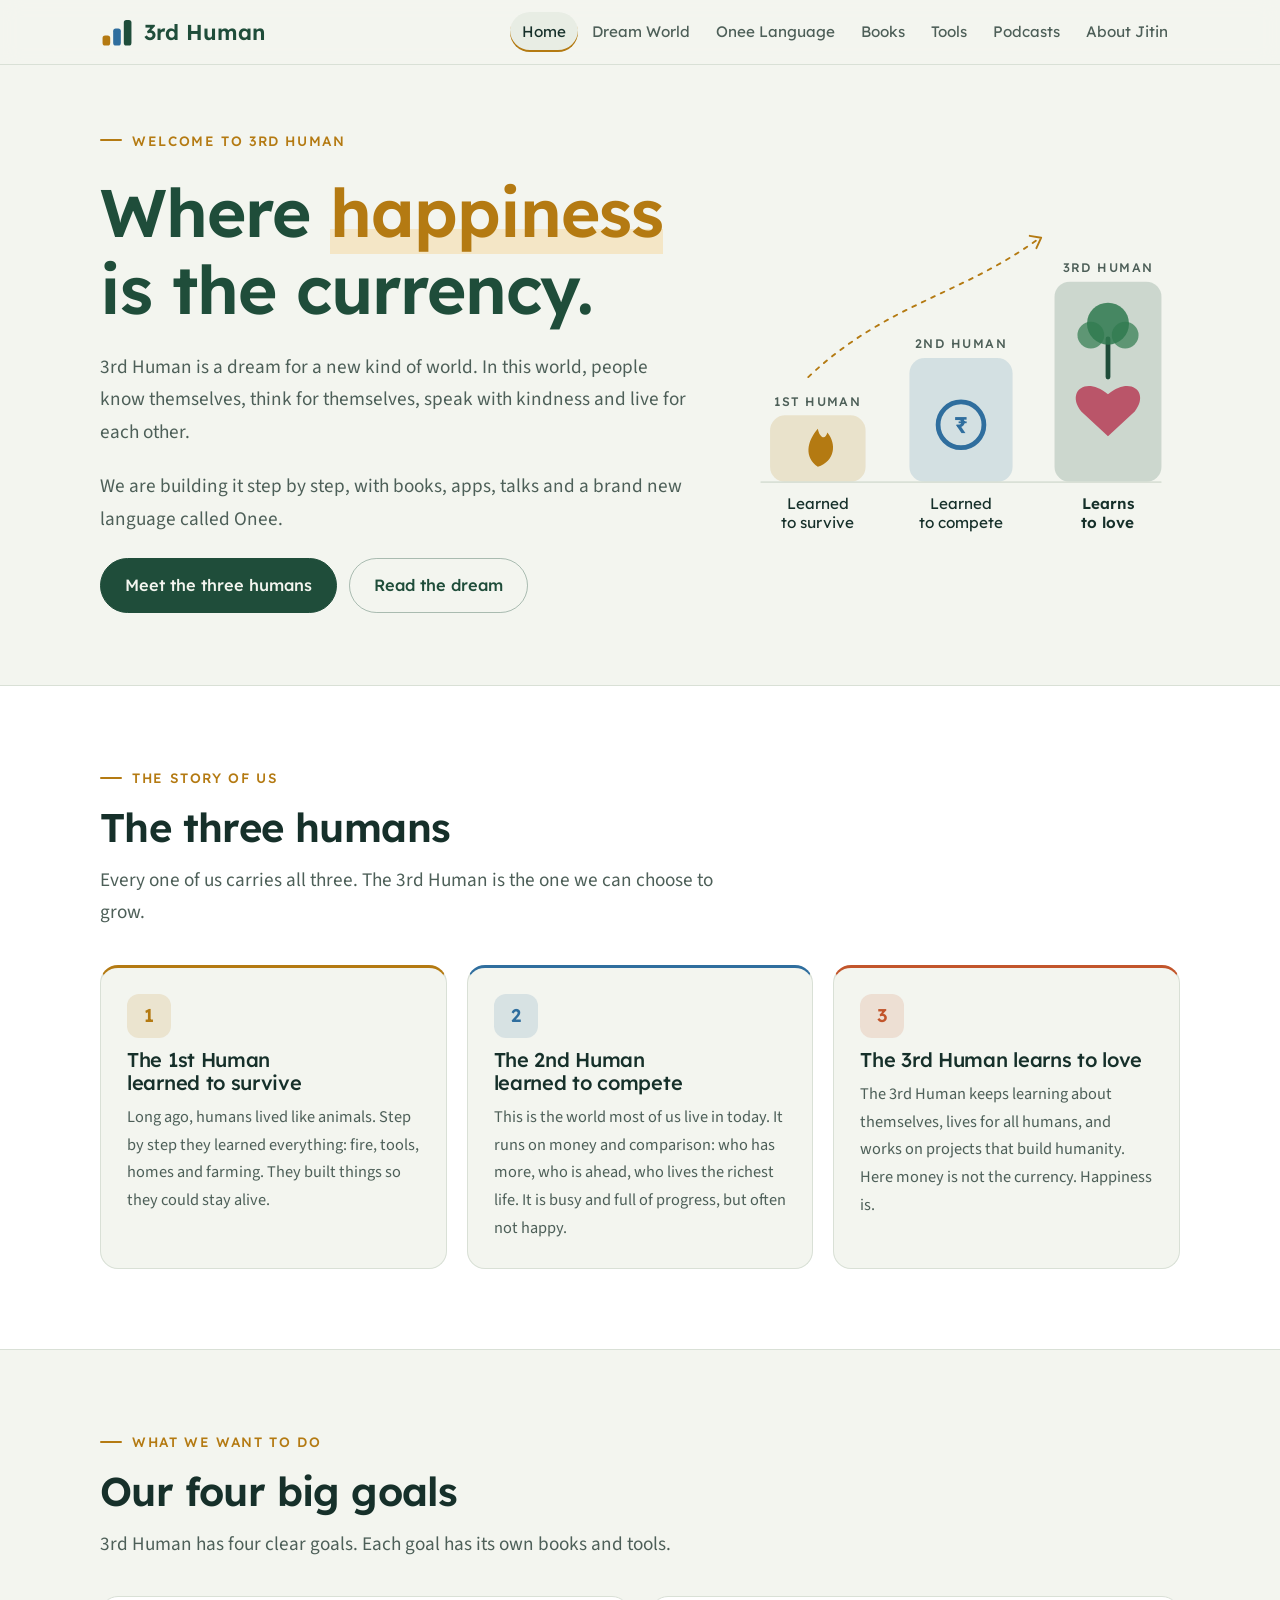
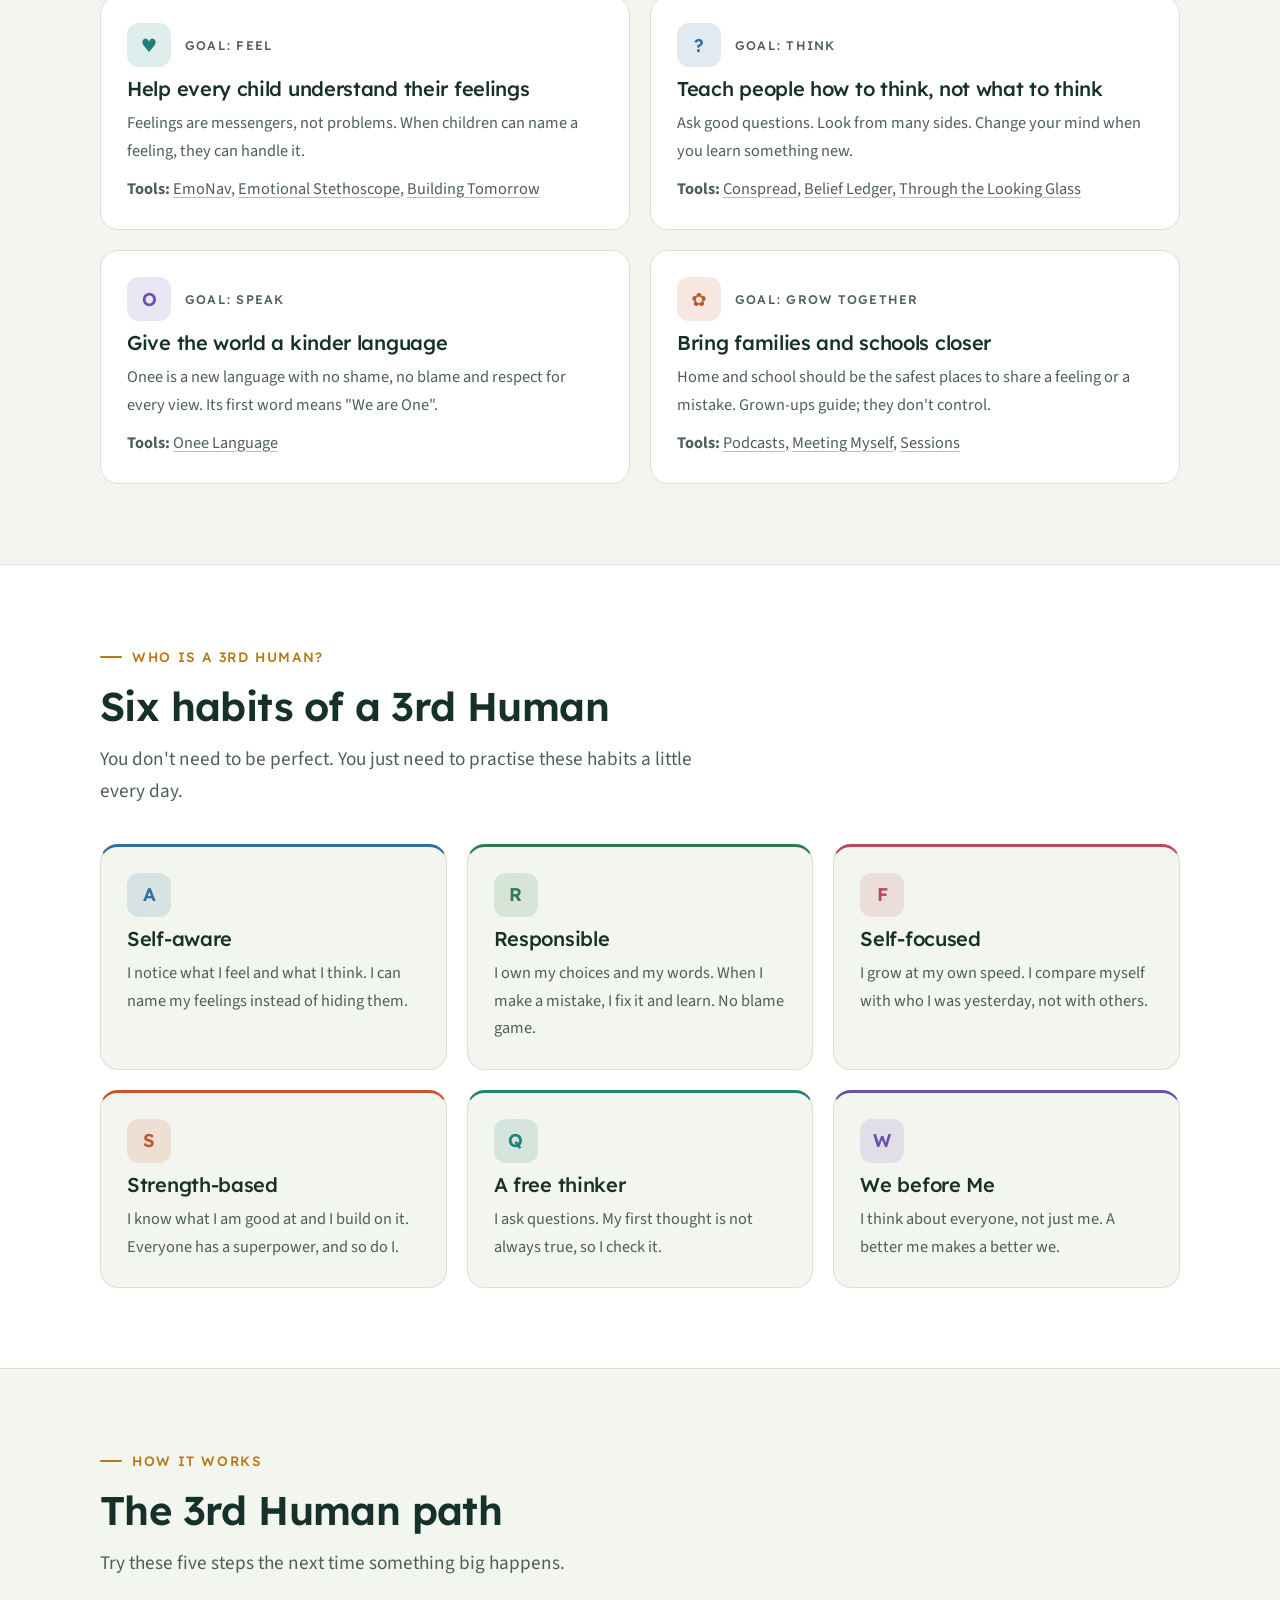
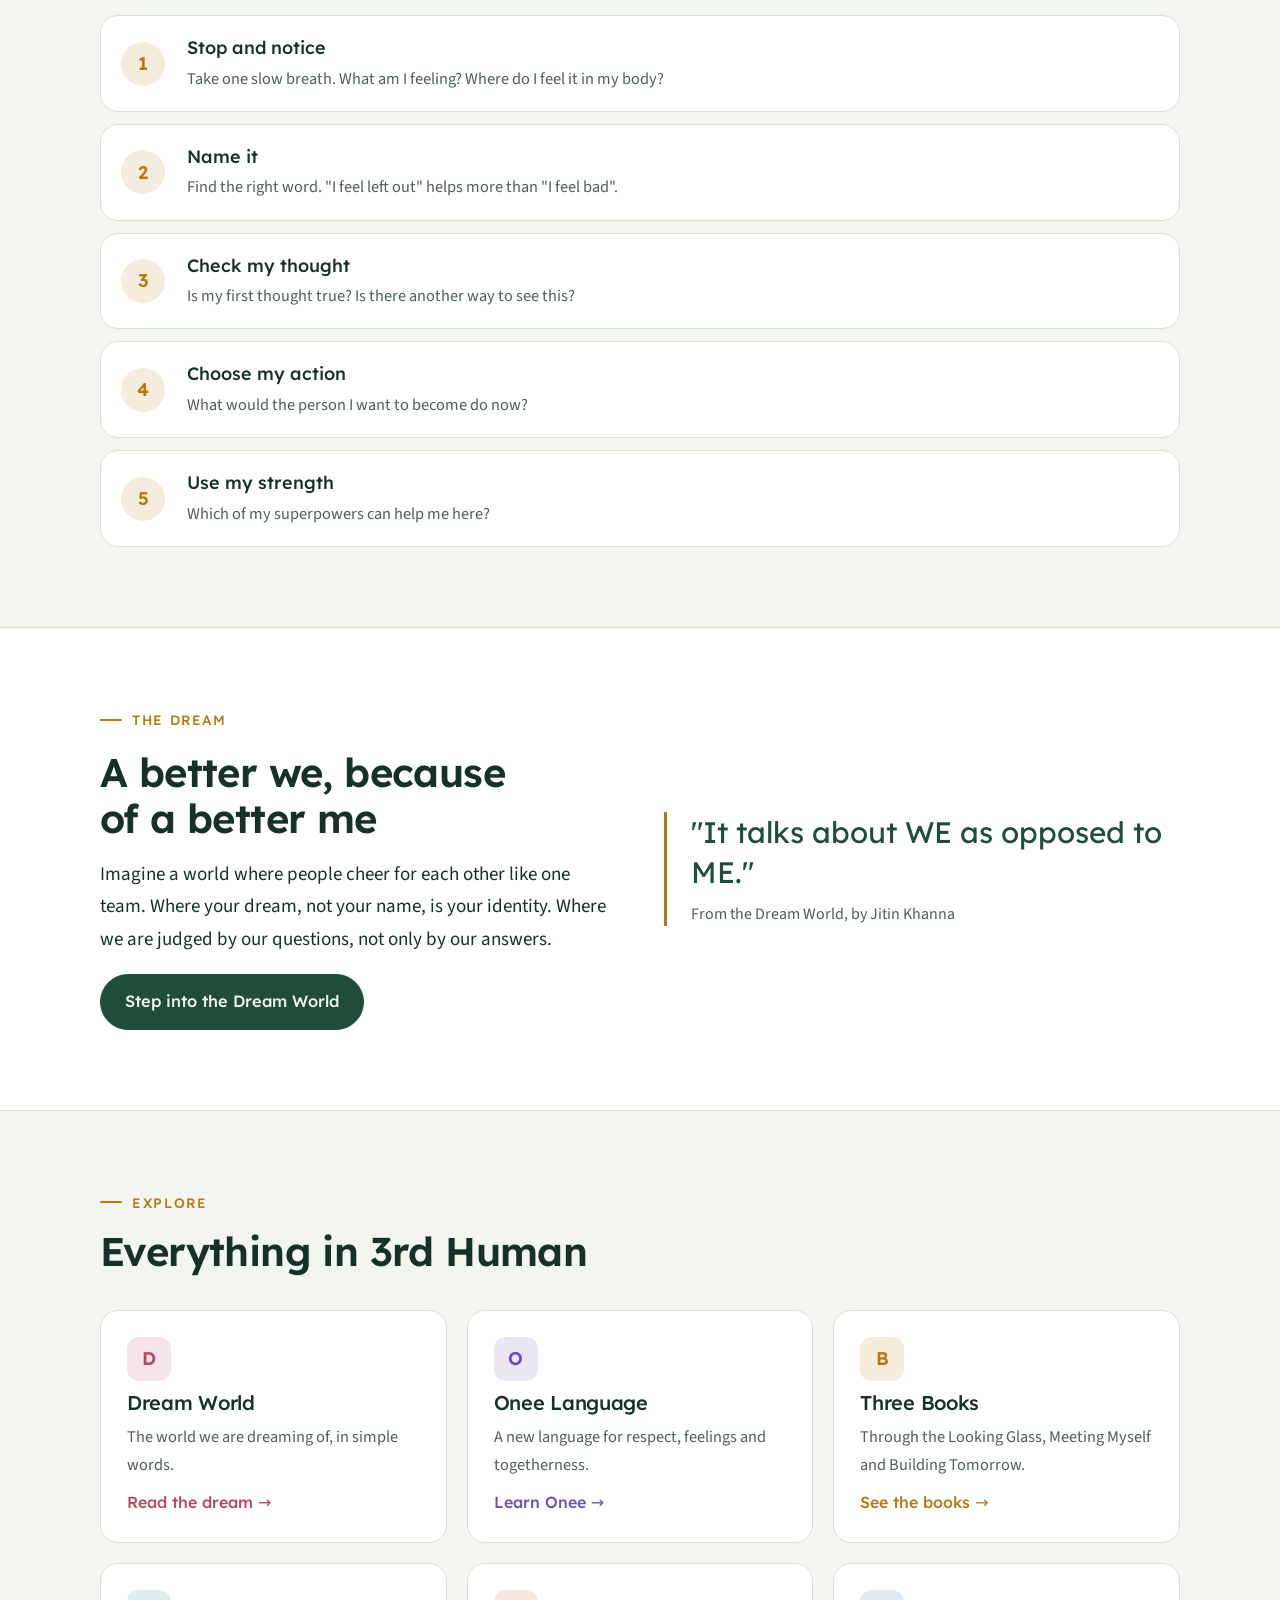
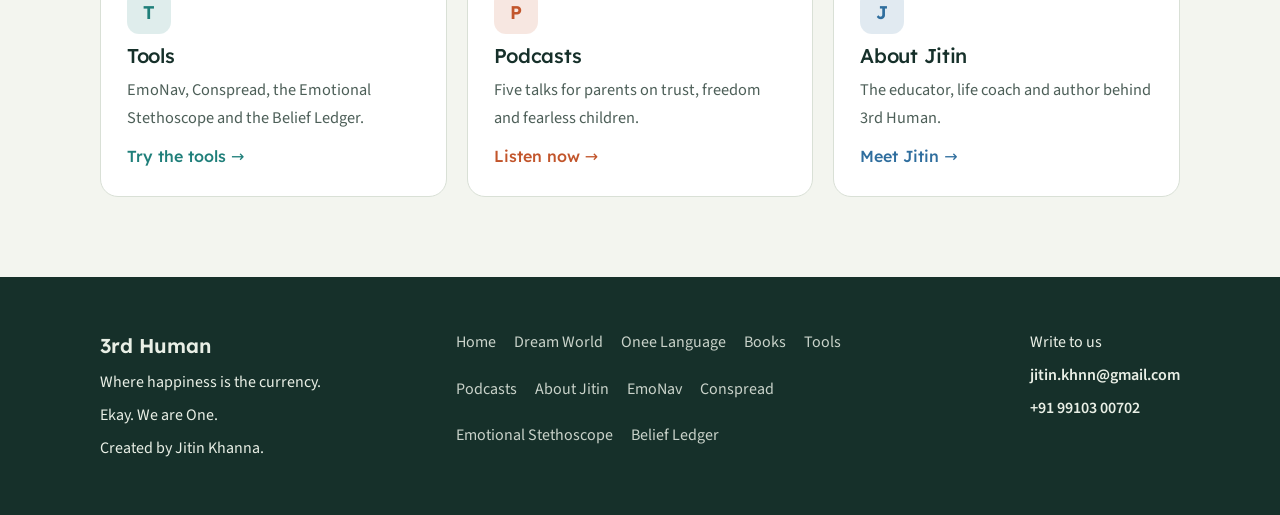
==== index.html @ d065a248 "Add 3rd Human website, ready for Vercel Static site: 11 pages, shared style.css, Onee charts and cer" ====
<!doctype html>
<html lang="en"><head><meta charset="utf-8"><meta name="viewport" content="width=device-width, initial-scale=1, viewport-fit=cover">
<title>3rd Human</title>
<meta name="claude:viewport-fit-sides" content="cover">
<meta name="description" content="3rd Human: a dream for a new world where people know themselves, think for themselves, speak with kindness and live for each other.">
<meta property="og:title" content="3rd Human"><meta property="og:description" content="3rd Human: a dream for a new world where people know themselves, think for themselves, speak with kindness and live for each other.">
<link rel="preconnect" href="https://fonts.googleapis.com"><link rel="preconnect" href="https://fonts.gstatic.com" crossorigin><link rel="stylesheet" href="https://fonts.googleapis.com/css2?family=Lexend:wght@400;500;600&family=Noto+Sans+Devanagari:wght@500&family=Source+Sans+3:ital,wght@0,400;0,600;1,400&display=swap">
<link rel="stylesheet" href="style.css">
<link rel="icon" href="favicon.svg" type="image/svg+xml">
<style>:root{--accent:var(--gold)}</style></head>
<body>
<header class="site"><div class="wrap"><a class="logo" href="index.html"><svg viewBox="0 0 40 40" aria-hidden="true"><rect x="3" y="24" width="9" height="12" rx="3" fill="var(--sun)"/><rect x="15.5" y="16" width="9" height="20" rx="3" fill="var(--blue)"/><rect x="28" y="6" width="9" height="30" rx="3" fill="var(--forest)"/></svg><span>3rd Human</span></a><nav class="main" aria-label="Main"><a href="index.html" aria-current="page">Home</a><a href="dream-world.html">Dream World</a><a href="onee.html">Onee Language</a><a href="books.html">Books</a><a href="tools.html">Tools</a><a href="podcasts.html">Podcasts</a><a href="about.html">About Jitin</a></nav></div></header>
<main>
<section class="hero"><div class="wrap">
 <div class="stack" style="gap:22px">
  <span class="eyebrow">Welcome to 3rd Human</span>
  <h1>Where <em>happiness</em> is the currency.</h1>
  <p class="lead">3rd Human is a dream for a new kind of world. In this world, people know themselves, think for themselves, speak with kindness and live for each other.</p>
  <p class="lead">We are building it step by step, with books, apps, talks and a brand new language called Onee.</p>
  <div class="row"><a class="btn" href="#three">Meet the three humans</a><a class="btn ghost" href="dream-world.html">Read the dream</a></div>
 </div>
 <svg class="three" viewBox="0 0 440 380" role="img" aria-label="Three rising steps: the 1st Human who learned to survive, the 2nd Human who learned to compete, and the 3rd Human who learns to love">
 <g font-family="Lexend, sans-serif" text-anchor="middle">
  <path d="M60 196 C 140 120, 220 110, 300 52" fill="none" stroke="var(--gold)" stroke-width="2" stroke-dasharray="4 7" stroke-linecap="round"/>
  <path d="M292 48 l12 2 l-5 11" fill="none" stroke="var(--gold)" stroke-width="2" stroke-linecap="round" stroke-linejoin="round"/>
  <rect x="20" y="236" width="100" height="70" rx="16" fill="color-mix(in srgb, var(--sun) 16%, transparent)"/>
  <rect x="166" y="176" width="108" height="130" rx="16" fill="color-mix(in srgb, var(--blue) 16%, transparent)"/>
  <rect x="318" y="96" width="112" height="210" rx="16" fill="color-mix(in srgb, var(--forest) 18%, transparent)"/>
  <line x1="10" y1="306" x2="430" y2="306" stroke="var(--line)" stroke-width="2"/>
  <path d="M70 290 c-14 -10 -12 -26 0 -40 c2 10 8 12 10 4 c10 12 8 30 -10 36z" fill="var(--sun)"/>
  <circle cx="220" cy="246" r="24" fill="none" stroke="var(--blue)" stroke-width="5"/><text x="220" y="255" font-size="24" font-weight="600" fill="var(--blue)">₹</text>
  <path d="M374 214 c-24 -20 -44 -2 -28 18 l28 26 l28 -26 c16 -20 -4 -38 -28 -18z" fill="var(--rose)" opacity=".9"/>
  <path d="M374 196 v-40" stroke="var(--forest)" stroke-width="5" stroke-linecap="round"/>
  <circle cx="374" cy="140" r="22" fill="var(--green)" opacity=".85"/><circle cx="356" cy="152" r="14" fill="var(--green)" opacity=".7"/><circle cx="392" cy="152" r="14" fill="var(--green)" opacity=".7"/>
  <g font-size="13" font-weight="500" letter-spacing="1.5" fill="var(--muted)">
   <text x="70" y="226">1ST HUMAN</text><text x="220" y="166">2ND HUMAN</text><text x="374" y="86">3RD HUMAN</text>
  </g>
  <g font-size="16" fill="var(--ink)">
   <text x="70" y="334">Learned</text><text x="70" y="354">to survive</text>
   <text x="220" y="334">Learned</text><text x="220" y="354">to compete</text>
   <text x="374" y="334" font-weight="600">Learns</text><text x="374" y="354" font-weight="600">to love</text>
  </g>
 </g></svg>
</div></section>

<section class="band" id="three"><div class="wrap">
 <div class="sechead"><span class="eyebrow">The story of us</span><h2>The three humans</h2><p class="lead">Every one of us carries all three. The 3rd Human is the one we can choose to grow.</p></div>
 <div class="grid three tilt">
  <div class="card" style="--c:var(--sun)"><span class="dot" aria-hidden="true">1</span><h3>The 1st Human learned to survive</h3><p>Long ago, humans lived like animals. Step by step they learned everything: fire, tools, homes and farming. They built things so they could stay alive.</p></div>
  <div class="card" style="--c:var(--blue)"><span class="dot" aria-hidden="true">2</span><h3>The 2nd Human learned to compete</h3><p>This is the world most of us live in today. It runs on money and comparison: who has more, who is ahead, who lives the richest life. It is busy and full of progress, but often not happy.</p></div>
  <div class="card" style="--c:var(--orange)"><span class="dot" aria-hidden="true">3</span><h3>The 3rd Human learns to love</h3><p>The 3rd Human keeps learning about themselves, lives for all humans, and works on projects that build humanity. Here money is not the currency. Happiness is.</p></div>
 </div>
</div></section>

<section><div class="wrap">
 <div class="sechead"><span class="eyebrow">What we want to do</span><h2>Our four big goals</h2><p class="lead">3rd Human has four clear goals. Each goal has its own books and tools.</p></div>
 <div class="grid two">
  <div class="card" style="--c:var(--teal)"><div class="top"><span class="dot" aria-hidden="true">♥</span><span class="tag">Goal: Feel</span></div><h3>Help every child understand their feelings</h3><p>Feelings are messengers, not problems. When children can name a feeling, they can handle it.</p><p><b>Tools:</b> <a href="emonav.html">EmoNav</a>, <a href="stethoscope.html">Emotional Stethoscope</a>, <a href="books.html#building-tomorrow">Building Tomorrow</a></p></div>
  <div class="card" style="--c:var(--blue)"><div class="top"><span class="dot" aria-hidden="true">?</span><span class="tag">Goal: Think</span></div><h3>Teach people how to think, not what to think</h3><p>Ask good questions. Look from many sides. Change your mind when you learn something new.</p><p><b>Tools:</b> <a href="conspread.html">Conspread</a>, <a href="belief-ledger.html">Belief Ledger</a>, <a href="books.html#looking-glass">Through the Looking Glass</a></p></div>
  <div class="card" style="--c:var(--grape)"><div class="top"><span class="dot" aria-hidden="true">O</span><span class="tag">Goal: Speak</span></div><h3>Give the world a kinder language</h3><p>Onee is a new language with no shame, no blame and respect for every view. Its first word means "We are One".</p><p><b>Tools:</b> <a href="onee.html">Onee Language</a></p></div>
  <div class="card" style="--c:var(--orange)"><div class="top"><span class="dot" aria-hidden="true">✿</span><span class="tag">Goal: Grow together</span></div><h3>Bring families and schools closer</h3><p>Home and school should be the safest places to share a feeling or a mistake. Grown-ups guide; they don't control.</p><p><b>Tools:</b> <a href="podcasts.html">Podcasts</a>, <a href="books.html#meeting-myself">Meeting Myself</a>, <a href="about.html#sessions">Sessions</a></p></div>
 </div>
</div></section>

<section class="band"><div class="wrap">
 <div class="sechead"><span class="eyebrow">Who is a 3rd Human?</span><h2>Six habits of a 3rd Human</h2><p class="lead">You don't need to be perfect. You just need to practise these habits a little every day.</p></div>
 <div class="grid three tilt">
  <div class="card" style="--c:var(--blue)"><span class="dot" aria-hidden="true">A</span><h3>Self-aware</h3><p>I notice what I feel and what I think. I can name my feelings instead of hiding them.</p></div>
  <div class="card" style="--c:var(--green)"><span class="dot" aria-hidden="true">R</span><h3>Responsible</h3><p>I own my choices and my words. When I make a mistake, I fix it and learn. No blame game.</p></div>
  <div class="card" style="--c:var(--rose)"><span class="dot" aria-hidden="true">F</span><h3>Self-focused</h3><p>I grow at my own speed. I compare myself with who I was yesterday, not with others.</p></div>
  <div class="card" style="--c:var(--orange)"><span class="dot" aria-hidden="true">S</span><h3>Strength-based</h3><p>I know what I am good at and I build on it. Everyone has a superpower, and so do I.</p></div>
  <div class="card" style="--c:var(--teal)"><span class="dot" aria-hidden="true">Q</span><h3>A free thinker</h3><p>I ask questions. My first thought is not always true, so I check it.</p></div>
  <div class="card" style="--c:var(--grape)"><span class="dot" aria-hidden="true">W</span><h3>We before Me</h3><p>I think about everyone, not just me. A better me makes a better we.</p></div>
 </div>
</div></section>

<section><div class="wrap">
 <div class="sechead"><span class="eyebrow">How it works</span><h2>The 3rd Human path</h2><p class="lead">Try these five steps the next time something big happens.</p></div>
 <ol class="steps">
  <li><div><b>Stop and notice</b><span>Take one slow breath. What am I feeling? Where do I feel it in my body?</span></div></li>
  <li><div><b>Name it</b><span>Find the right word. "I feel left out" helps more than "I feel bad".</span></div></li>
  <li><div><b>Check my thought</b><span>Is my first thought true? Is there another way to see this?</span></div></li>
  <li><div><b>Choose my action</b><span>What would the person I want to become do now?</span></div></li>
  <li><div><b>Use my strength</b><span>Which of my superpowers can help me here?</span></div></li>
 </ol>
</div></section>

<section class="band"><div class="wrap split">
 <div class="stack"><span class="eyebrow">The dream</span><h2>A better we, because of a better me</h2>
 <p>Imagine a world where people cheer for each other like one team. Where your dream, not your name, is your identity. Where we are judged by our questions, not only by our answers.</p>
 <div class="row"><a class="btn" href="dream-world.html">Step into the Dream World</a></div></div>
 <blockquote class="quote">"It talks about WE as opposed to ME."<cite>From the Dream World, by Jitin Khanna</cite></blockquote>
</div></section>

<section><div class="wrap">
 <div class="sechead"><span class="eyebrow">Explore</span><h2>Everything in 3rd Human</h2></div>
 <div class="grid">
  <a class="card" href="dream-world.html" style="--c:var(--rose)"><div class="top"><span class="dot" aria-hidden="true">D</span></div><h3>Dream World</h3><p>The world we are dreaming of, in simple words.</p><span class="go">Read the dream →</span></a>
  <a class="card" href="onee.html" style="--c:var(--grape)"><div class="top"><span class="dot" aria-hidden="true">O</span></div><h3>Onee Language</h3><p>A new language for respect, feelings and togetherness.</p><span class="go">Learn Onee →</span></a>
  <a class="card" href="books.html" style="--c:var(--sun)"><div class="top"><span class="dot" aria-hidden="true">B</span></div><h3>Three Books</h3><p>Through the Looking Glass, Meeting Myself and Building Tomorrow.</p><span class="go">See the books →</span></a>
  <a class="card" href="tools.html" style="--c:var(--teal)"><div class="top"><span class="dot" aria-hidden="true">T</span></div><h3>Tools</h3><p>EmoNav, Conspread, the Emotional Stethoscope and the Belief Ledger.</p><span class="go">Try the tools →</span></a>
  <a class="card" href="podcasts.html" style="--c:var(--orange)"><div class="top"><span class="dot" aria-hidden="true">P</span></div><h3>Podcasts</h3><p>Five talks for parents on trust, freedom and fearless children.</p><span class="go">Listen now →</span></a>
  <a class="card" href="about.html" style="--c:var(--blue)"><div class="top"><span class="dot" aria-hidden="true">J</span></div><h3>About Jitin</h3><p>The educator, life coach and author behind 3rd Human.</p><span class="go">Meet Jitin →</span></a>
 </div>
</div></section>
</main>
<footer class="site"><div class="wrap">
<div class="stack" style="gap:6px"><strong>3rd Human</strong><span>Where happiness is the currency.</span><span>Ekay. We are One.</span><span>Created by Jitin Khanna.</span></div>
<nav aria-label="Footer"><a href="index.html">Home</a><a href="dream-world.html">Dream World</a><a href="onee.html">Onee Language</a><a href="books.html">Books</a><a href="tools.html">Tools</a><a href="podcasts.html">Podcasts</a><a href="about.html">About Jitin</a><a href="emonav.html">EmoNav</a><a href="conspread.html">Conspread</a><a href="stethoscope.html">Emotional Stethoscope</a><a href="belief-ledger.html">Belief Ledger</a></nav>
<div class="stack" style="gap:6px"><span>Write to us</span><span class="contact">jitin.khnn@gmail.com</span><span class="contact">+91 99103 00702</span></div>
</div></footer>
</body></html>
---- style.css ----
/* Layout: calm editorial pages. Sage paper ground, forest-green ink, gold highlight from the Onee tree; quiet cards, generous space */
:root{
  --bg:#F3F5EF; --surface:#FFFFFF; --ink:#16302A; --muted:#4D5F58; --line:#D9E0D6; --soft:#E8EDE4;
  --forest:#1F4D3A; --gold:#B47A12; --goldsoft:#F4E6C6;
  --orange:#C2552B; --green:#2F7A4F; --sun:#B47A12; --blue:#2F6E9E; --rose:#B8475F; --teal:#1F7F7A; --grape:#6A4FB3;
  --onacc:#FFFFFF; --footbg:#16302A; --foot:#E9EFE6;
  --f-display:"Lexend","Segoe UI",system-ui,sans-serif;
  --f-body:"Source Sans 3","Segoe UI",system-ui,sans-serif;
  --f-hindi:"Noto Sans Devanagari","Mangal",sans-serif;
  --r:18px; --shadow:0 1px 2px rgba(22,48,42,.06),0 8px 24px rgba(22,48,42,.06);
}
@media (prefers-color-scheme: dark){:root:not([data-theme="light"]){
  --bg:#0F1A17; --surface:#16241F; --ink:#E8EFE9; --muted:#A9B9B1; --line:#27392F; --soft:#1B2B25;
  --forest:#7FC4A0; --gold:#E2B456; --goldsoft:#3A3020;
  --orange:#EE8A63; --green:#6FC495; --sun:#E2B456; --blue:#7DB4E0; --rose:#E68AA0; --teal:#5FC6BE; --grape:#AE98F0;
  --onacc:#0F1A17; --footbg:#0A1310; --foot:#D7E2DA; --shadow:0 1px 2px rgba(0,0,0,.3),0 8px 24px rgba(0,0,0,.25); color-scheme:dark }}
:root[data-theme="dark"]{
  --bg:#0F1A17; --surface:#16241F; --ink:#E8EFE9; --muted:#A9B9B1; --line:#27392F; --soft:#1B2B25;
  --forest:#7FC4A0; --gold:#E2B456; --goldsoft:#3A3020;
  --orange:#EE8A63; --green:#6FC495; --sun:#E2B456; --blue:#7DB4E0; --rose:#E68AA0; --teal:#5FC6BE; --grape:#AE98F0;
  --onacc:#0F1A17; --footbg:#0A1310; --foot:#D7E2DA; --shadow:0 1px 2px rgba(0,0,0,.3),0 8px 24px rgba(0,0,0,.25); color-scheme:dark }

*{box-sizing:border-box}
html{scroll-behavior:smooth}
@media (prefers-reduced-motion:reduce){html{scroll-behavior:auto}*{transition:none!important;animation:none!important}}
body{margin:0;background:var(--bg);color:var(--ink);font-family:var(--f-body);font-size:19px;line-height:1.7}
a{color:inherit;text-decoration-color:color-mix(in srgb,currentColor 40%,transparent);text-underline-offset:3px}
a:focus-visible,.btn:focus-visible{outline:3px solid var(--gold);outline-offset:3px;border-radius:10px}
img{max-width:100%;height:auto;display:block}
.wrap{max-width:1120px;margin:0 auto;padding-left:max(20px,env(safe-area-inset-left,0px));padding-right:max(20px,env(safe-area-inset-right,0px))}
h1,h2,h3{font-family:var(--f-display);line-height:1.15;text-wrap:balance;margin:0;letter-spacing:-.015em}
h1{font-size:clamp(2.5rem,6.2vw,4.2rem);font-weight:600}
h2{font-size:clamp(1.8rem,3.8vw,2.5rem);font-weight:600}
h3{font-size:1.25rem;font-weight:500}
p{margin:0;max-width:64ch}
.lead{font-size:1.2rem;color:var(--muted)}
.hi{font-family:var(--f-hindi);font-weight:500}
.eyebrow{font-family:var(--f-display);font-weight:500;font-size:.85rem;letter-spacing:.12em;text-transform:uppercase;color:var(--accent,var(--gold));display:flex;align-items:center;gap:10px}
.eyebrow::before{content:"";width:22px;height:2px;background:currentColor;border-radius:2px}

/* header */
body::before{content:"";position:fixed;inset:0 0 auto;height:env(safe-area-inset-top,0px);z-index:10;background:var(--bg)}
header.site{position:sticky;top:env(safe-area-inset-top,0px);z-index:9;background:color-mix(in srgb,var(--bg) 92%,transparent);backdrop-filter:blur(10px);border-bottom:1px solid var(--line)}
header.site .wrap{display:flex;flex-wrap:wrap;align-items:center;justify-content:space-between;gap:6px 20px;padding-block:12px}
.logo{display:flex;align-items:center;gap:10px;text-decoration:none;font-family:var(--f-display);font-weight:600;font-size:1.35rem;white-space:nowrap;color:var(--forest)}
.logo svg{width:34px;height:34px;flex:none}
nav.main{display:flex;gap:2px;overflow-x:auto;max-width:100%;scrollbar-width:none}
nav.main::-webkit-scrollbar{display:none}
nav.main a{flex:none;text-decoration:none;font-family:var(--f-display);font-size:.95rem;padding:7px 12px;border-radius:999px;color:var(--muted)}
nav.main a:hover{color:var(--ink);background:var(--soft)}
nav.main a[aria-current="page"]{color:var(--ink);background:var(--soft);box-shadow:inset 0 -2px 0 var(--accent)}

/* sections */
section{padding-block:80px}
.band{background:var(--surface);border-block:1px solid var(--line)}
.stack{display:flex;flex-direction:column;gap:18px}
.sechead{display:flex;flex-direction:column;gap:14px;margin-bottom:36px}
.grid{display:grid;gap:20px;grid-template-columns:repeat(auto-fit,minmax(min(100%,260px),1fr))}
.grid.two{grid-template-columns:repeat(auto-fit,minmax(min(100%,400px),1fr))}
.grid.three{grid-template-columns:repeat(auto-fit,minmax(min(100%,300px),1fr))}
.grid > *{min-width:0}
.split{display:grid;gap:48px;grid-template-columns:repeat(auto-fit,minmax(min(100%,340px),1fr));align-items:center}
.split > *{min-width:0}

/* cards */
.card{background:var(--surface);border:1px solid var(--line);border-radius:var(--r);padding:26px;display:flex;flex-direction:column;gap:10px}
.band .card{background:var(--bg)}
.card .dot{width:44px;height:44px;flex:none;border-radius:12px;background:color-mix(in srgb,var(--c) 14%,transparent);color:var(--c);display:grid;place-items:center;font-family:var(--f-display);font-weight:600;font-size:1.15rem}
.card p,.card li{color:var(--muted);font-size:1.02rem}
.card h3{color:var(--ink)}
.tilt > .card{border-top:3px solid var(--c,var(--accent))}
a.card{text-decoration:none;transition:transform .18s ease,box-shadow .18s ease,border-color .18s ease}
a.card:hover{transform:translateY(-3px);box-shadow:var(--shadow);border-color:color-mix(in srgb,var(--c) 45%,var(--line))}
.go{margin-top:auto;font-family:var(--f-display);font-weight:500;font-size:1rem;color:var(--c);text-decoration:none}
.card .top{display:flex;align-items:center;gap:14px}
.tag{font-family:var(--f-display);font-weight:500;font-size:.78rem;letter-spacing:.1em;text-transform:uppercase;color:var(--muted)}

.btn{display:inline-flex;align-items:center;gap:8px;padding:13px 24px;border-radius:999px;background:var(--forest);color:var(--bg);text-decoration:none;font-weight:500;font-family:var(--f-display);font-size:1.02rem;border:1px solid var(--forest);transition:transform .15s ease,box-shadow .15s ease}
.btn:hover{transform:translateY(-1px);box-shadow:var(--shadow)}
.btn.ghost{background:transparent;color:var(--forest);border-color:color-mix(in srgb,var(--forest) 35%,transparent)}
.row{display:flex;flex-wrap:wrap;gap:12px;align-items:center}

/* hero */
.hero{padding-block:64px 72px}
.hero .wrap{display:grid;gap:48px;grid-template-columns:1.15fr .85fr;align-items:center}
.hero .wrap > *{min-width:0}
@media (max-width:820px){.hero .wrap{grid-template-columns:1fr}}
.hero svg.three{width:100%;max-width:420px;height:auto;justify-self:center}
.hero h1{color:var(--forest)}
.hero h1 em{font-style:normal;color:var(--gold);background:linear-gradient(transparent 70%,var(--goldsoft) 70%)}

/* page heads */
.pagehead{padding-block:64px 52px;background:linear-gradient(180deg,color-mix(in srgb,var(--accent) 9%,var(--bg)),var(--bg));border-bottom:1px solid var(--line)}
.pagehead .stack{gap:16px}
.pagehead h1{color:var(--ink)}
.badge{display:inline-flex;align-self:flex-start;padding:4px 12px;border-radius:999px;background:color-mix(in srgb,var(--accent) 12%,transparent);color:var(--accent);font-family:var(--f-display);font-weight:500;font-size:.85rem}
.pagehead .btn{background:var(--accent);border-color:var(--accent);color:var(--onacc)}

/* ordered steps */
ol.steps{list-style:none;margin:0;padding:0;display:grid;gap:12px;counter-reset:s}
ol.steps li{counter-increment:s;display:grid;grid-template-columns:48px 1fr;gap:18px;align-items:center;background:var(--surface);border:1px solid var(--line);border-radius:var(--r);padding:16px 20px}
.band ol.steps li{background:var(--bg)}
ol.steps li::before{content:counter(s);width:44px;height:44px;border-radius:50%;background:color-mix(in srgb,var(--accent) 14%,transparent);color:var(--accent);display:grid;place-items:center;font-family:var(--f-display);font-weight:600;font-size:1.15rem;font-variant-numeric:tabular-nums}
ol.steps li > div{min-width:0}
ol.steps b{display:block;font-family:var(--f-display);font-weight:500;font-size:1.12rem}
ol.steps span{color:var(--muted);font-size:1.02rem}

ul.ticks{list-style:none;padding:0;margin:0;display:grid;gap:10px}
ul.ticks li{padding-left:26px;position:relative}
ul.ticks li::before{content:"";position:absolute;left:2px;top:.62em;width:8px;height:8px;border-radius:50%;background:var(--accent,var(--gold))}

.quote{font-family:var(--f-display);font-size:clamp(1.4rem,2.8vw,1.85rem);font-weight:400;line-height:1.35;max-width:28ch;margin:0;padding-left:24px;border-left:3px solid var(--gold);color:var(--forest)}
.quote cite{display:block;margin-top:12px;font-family:var(--f-body);font-style:normal;font-size:1rem;color:var(--muted)}

/* tables */
.tablebox{overflow-x:auto;border:1px solid var(--line);border-radius:var(--r);background:var(--surface)}
.band .tablebox{background:var(--bg)}
.tablebox table{border-collapse:collapse;width:100%;min-width:560px;font-size:1rem}
.tablebox th,.tablebox td{text-align:left;padding:14px 18px;border-bottom:1px solid var(--line);vertical-align:top}
.tablebox th{font-family:var(--f-display);font-weight:500;font-size:.8rem;letter-spacing:.1em;text-transform:uppercase;color:var(--muted);background:var(--soft)}
.tablebox tr:last-child td{border-bottom:0}
.tablebox td.date{font-variant-numeric:tabular-nums;white-space:nowrap}
.tablebox td.on{font-family:var(--f-display);font-weight:600;color:var(--accent)}

/* Onee */
.word{display:flex;flex-direction:column;gap:2px;background:var(--surface);border:1px solid var(--line);border-radius:var(--r);padding:20px 22px}
.band .word{background:var(--bg)}
.word .w{font-family:var(--f-display);font-size:1.6rem;font-weight:600;color:var(--accent);line-height:1.2}
.word .say{font-size:.9rem;color:var(--muted);font-style:italic}
.word .m{color:var(--ink)}
.root{align-items:center;text-align:center;gap:8px}
.root .ball{width:104px;height:104px;border-radius:50%;background:color-mix(in srgb,var(--c) 13%,transparent);box-shadow:inset 0 0 0 2px color-mix(in srgb,var(--c) 45%,transparent);display:grid;place-items:center;font-family:var(--f-display);font-weight:600;font-size:1.6rem;color:var(--c)}
.root .say{font-size:.9rem;color:var(--muted);font-style:italic}
.root p{margin-inline:auto}
.formula{font-family:var(--f-display);font-weight:500;font-size:1.2rem;display:flex;flex-wrap:wrap;align-items:center;gap:8px;color:var(--muted)}
.formula > span:last-child{color:var(--ink);font-weight:600}
.formula .chip{padding:2px 12px;border-radius:999px;background:color-mix(in srgb,var(--c) 14%,transparent);color:var(--c)}
.vs{display:grid;grid-template-columns:repeat(auto-fit,minmax(min(100%,280px),1fr));gap:20px}
.vs .card{border-top:3px solid var(--c)}
.vs .big{font-family:var(--f-display);font-size:1.55rem;font-weight:500;color:var(--ink)}

/* gallery */
.gallery{display:grid;gap:20px;grid-template-columns:repeat(auto-fit,minmax(min(100%,300px),1fr))}
.gallery figure{margin:0;background:var(--surface);border:1px solid var(--line);border-radius:var(--r);overflow:hidden;display:flex;flex-direction:column;transition:box-shadow .18s ease}
.gallery figure:hover{box-shadow:var(--shadow)}
.gallery a{display:block;background:#fff;border-bottom:1px solid var(--line)}
.gallery img{width:100%;aspect-ratio:4/3;object-fit:cover;object-position:top}
.gallery figcaption{padding:14px 18px;font-family:var(--f-display);font-weight:500;font-size:1rem}
.gallery figcaption span{display:block;font-family:var(--f-body);font-size:.92rem;color:var(--muted)}

/* books */
.book{display:grid;grid-template-columns:190px 1fr;gap:44px;align-items:start;padding-block:48px;border-bottom:1px solid var(--line)}
.book:first-child{padding-top:0}
.book:last-child{border-bottom:0}
.book > div{min-width:0}
@media (max-width:600px){.book{grid-template-columns:1fr;gap:24px}}
.cover{aspect-ratio:2/3;max-width:190px;width:100%;border-radius:4px 10px 10px 4px;background:var(--c);color:var(--onacc);padding:22px 18px;display:flex;flex-direction:column;justify-content:space-between;font-family:var(--f-display);font-weight:600;font-size:1.3rem;line-height:1.15;box-shadow:inset 7px 0 0 rgba(0,0,0,.14),0 14px 30px rgba(22,48,42,.18)}
.cover small{font-family:var(--f-body);font-weight:400;font-size:.82rem;opacity:.9}
.facts{display:flex;flex-wrap:wrap;gap:8px}
.facts span{font-size:.88rem;padding:4px 12px;border-radius:999px;background:var(--soft);color:var(--muted);font-variant-numeric:tabular-nums}
.chapters{columns:2 240px;column-gap:28px;margin:0;padding-left:1.4em;color:var(--muted);font-size:1rem}
.chapters li{break-inside:avoid;margin-bottom:4px}

/* video */
.video{display:flex;flex-direction:column;gap:12px}
.frame{position:relative;aspect-ratio:16/9;max-width:100%;border-radius:12px;overflow:hidden;background:var(--ink)}
.frame iframe{position:absolute;inset:0;width:100%;height:100%;border:0}
a.frame{display:grid;place-items:center;text-decoration:none;background:radial-gradient(circle at 30% 30%,color-mix(in srgb,var(--c) 70%,var(--forest)),var(--forest))}
a.frame .play{width:64px;height:64px;border-radius:50%;background:rgba(255,255,255,.95);display:grid;place-items:center}
a.frame .play::after{content:"";margin-left:5px;border-left:20px solid #16302A;border-top:12px solid transparent;border-bottom:12px solid transparent}
a.frame .ep{position:absolute;left:14px;top:12px;font-family:var(--f-display);font-size:.8rem;letter-spacing:.1em;text-transform:uppercase;color:#fff}

/* SDG */
.sdgs{display:grid;gap:10px;grid-template-columns:repeat(auto-fill,minmax(min(100%,220px),1fr))}
.sdg{display:flex;gap:12px;align-items:flex-start;background:var(--bg);border:1px solid var(--line);border-radius:12px;padding:10px 12px;font-size:.95rem;color:var(--muted)}
.sdg b{flex:none;width:32px;height:32px;border-radius:8px;background:var(--c);color:#fff;display:grid;place-items:center;font-family:var(--f-display);font-weight:600;font-size:.9rem;font-variant-numeric:tabular-nums}
.sdg span{min-width:0}
.sdg strong{display:block;font-family:var(--f-display);font-weight:500;color:var(--ink)}

.cert{margin:0;background:var(--bg);border:1px solid var(--line);border-radius:var(--r);overflow:hidden}
.cert img{width:100%;background:#fff;border-bottom:1px solid var(--line)}
.cert figcaption{padding:14px 18px;font-size:1rem;color:var(--muted)}
.cert figcaption b{display:block;color:var(--ink);font-family:var(--f-display);font-weight:500;font-size:1.05rem}

.timeline{list-style:none;margin:0;padding:0;display:grid;gap:0;border-left:2px solid var(--line);margin-left:6px}
.timeline li{display:grid;grid-template-columns:100px 1fr;gap:16px;align-items:baseline;padding:12px 0 12px 24px;position:relative}
.timeline li::before{content:"";position:absolute;left:-7px;top:22px;width:12px;height:12px;border-radius:50%;background:var(--surface);box-shadow:inset 0 0 0 3px var(--accent)}
.timeline li > *{min-width:0}
.timeline .yr{font-family:var(--f-display);font-weight:500;font-variant-numeric:tabular-nums;color:var(--accent)}
.timeline span{color:var(--muted);font-size:1rem}
@media (max-width:480px){.timeline li{grid-template-columns:1fr;gap:2px}}

.note{border-radius:var(--r);padding:22px 24px;background:color-mix(in srgb,var(--gold) 10%,var(--surface));border:1px solid color-mix(in srgb,var(--gold) 30%,var(--line))}

footer.site{background:var(--footbg);color:var(--foot);padding-block:52px;font-size:1rem}
footer.site .wrap{display:flex;flex-wrap:wrap;justify-content:space-between;gap:32px}
footer.site strong{font-family:var(--f-display);font-weight:600;font-size:1.25rem}
footer.site a{color:var(--foot);text-decoration:none;opacity:.85}
footer.site a:hover{opacity:1;text-decoration:underline}
footer.site .contact{user-select:all;font-weight:600}
footer.site nav{display:flex;flex-wrap:wrap;gap:6px 18px;max-width:440px}
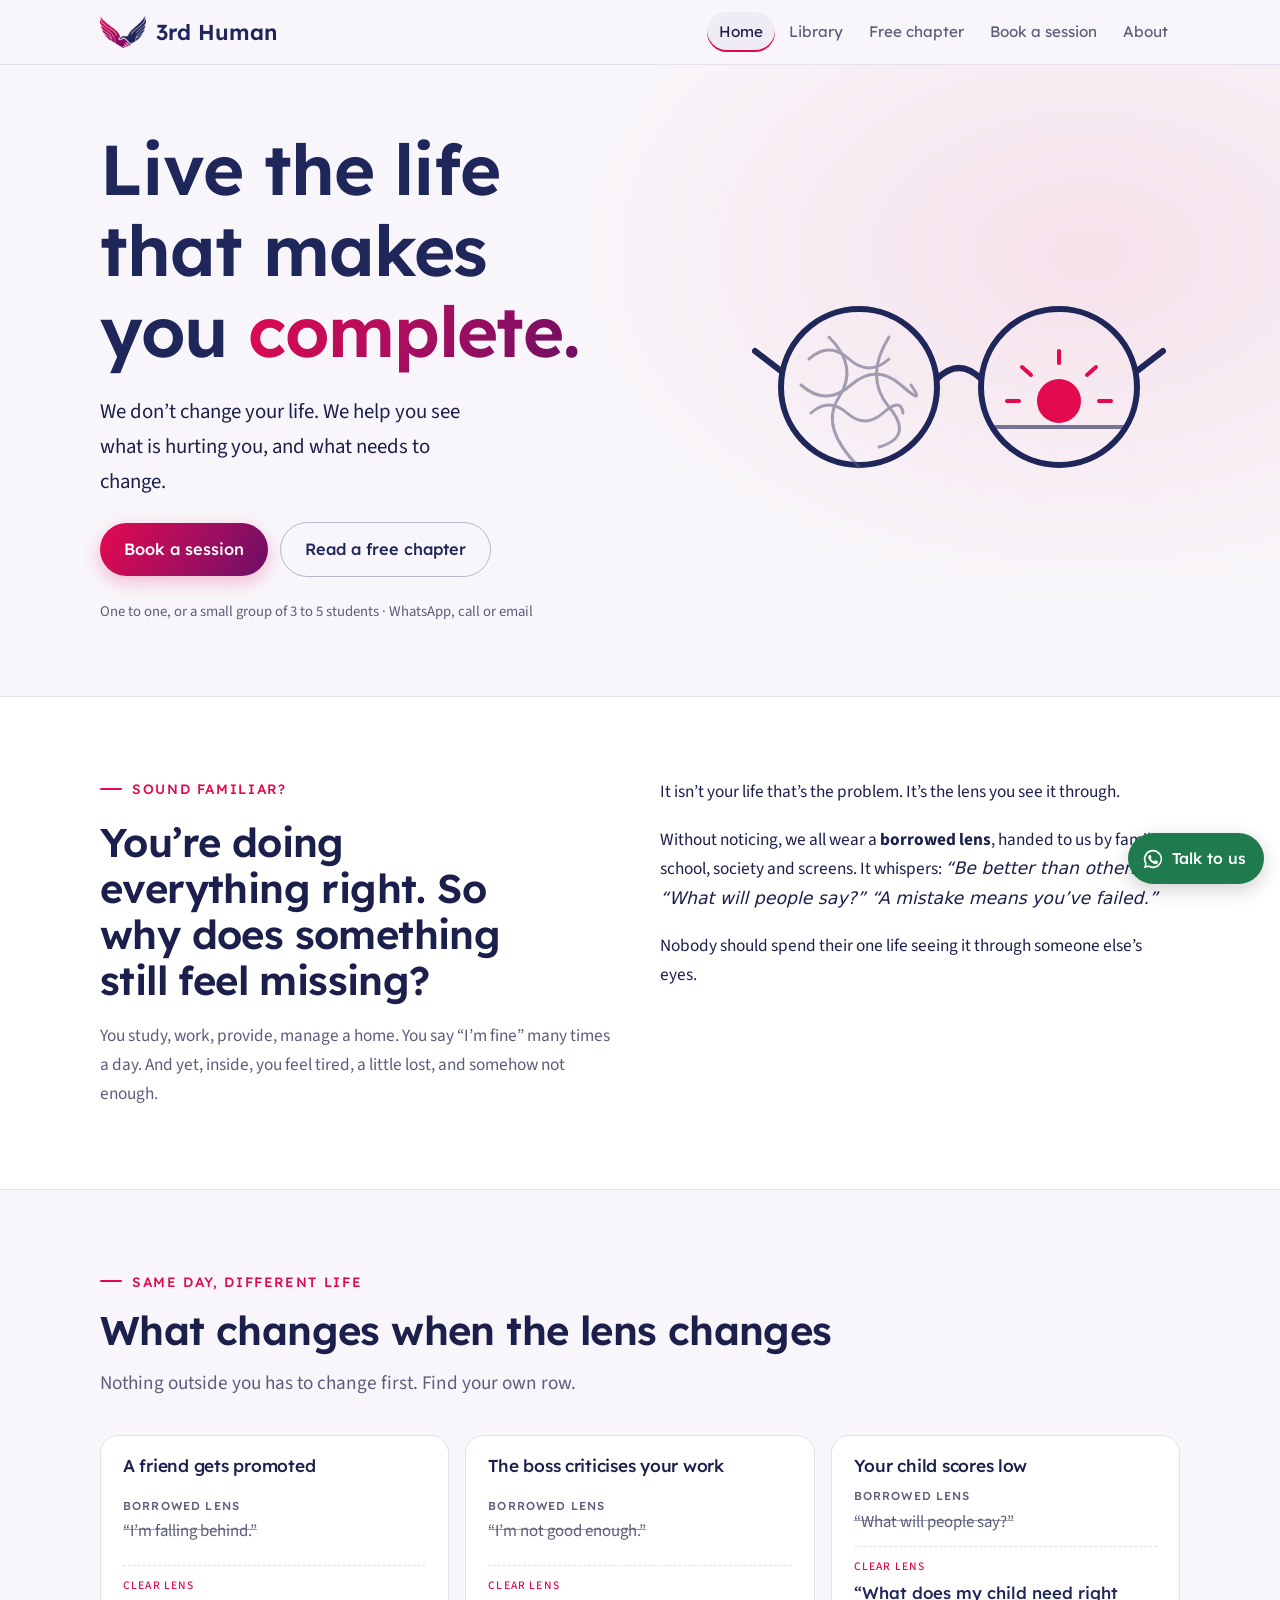
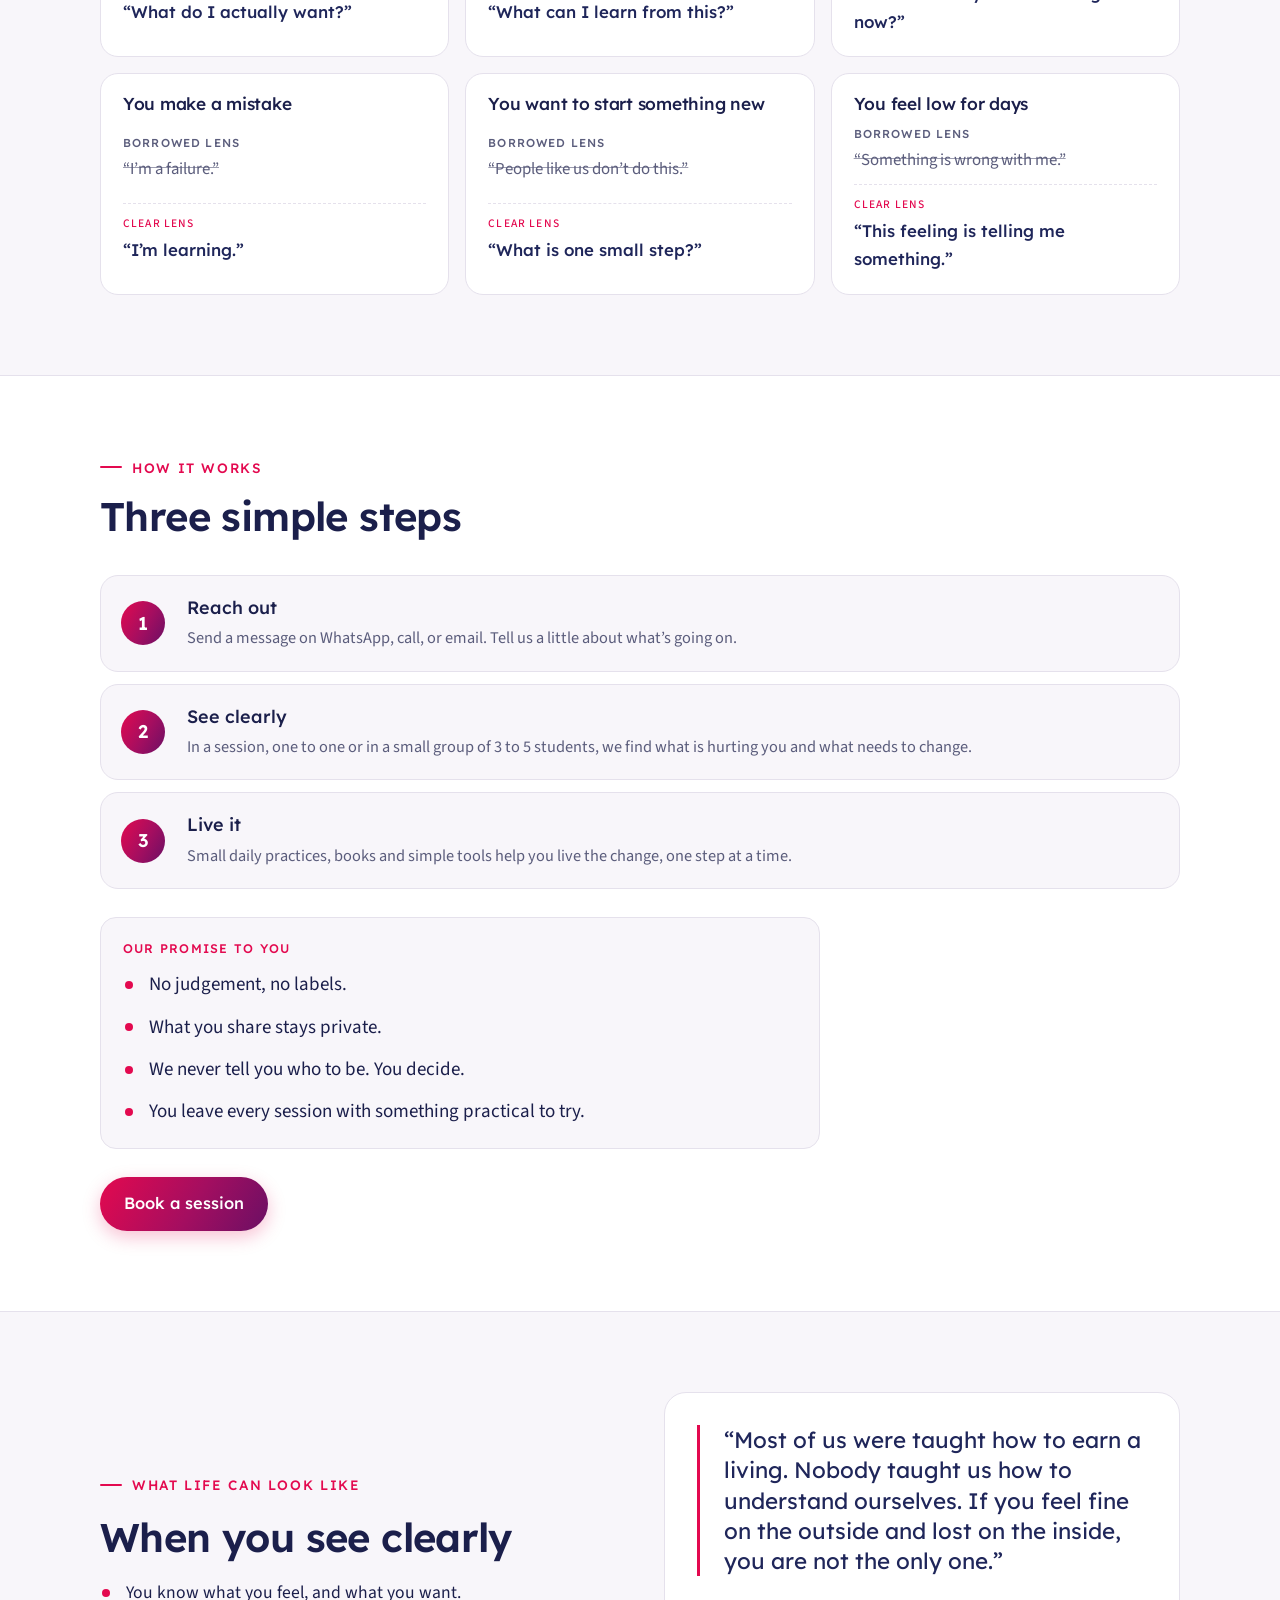
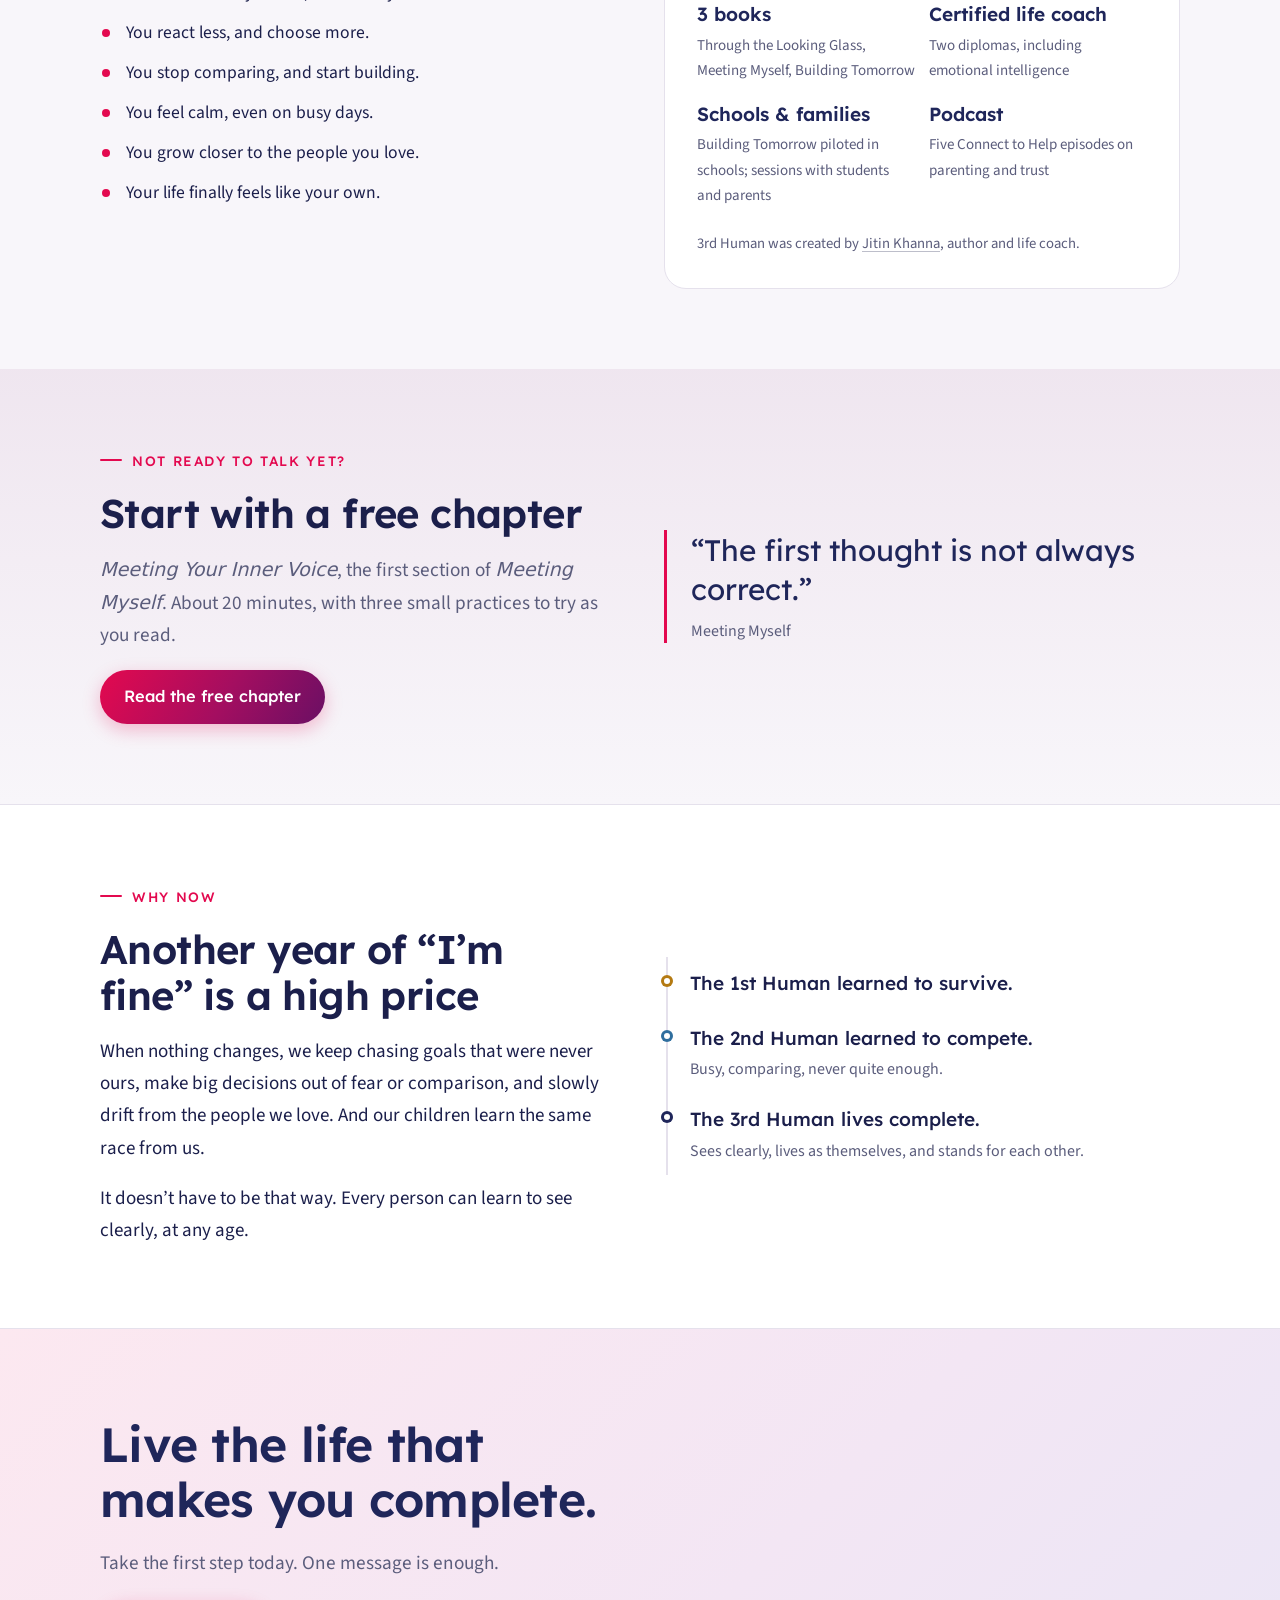
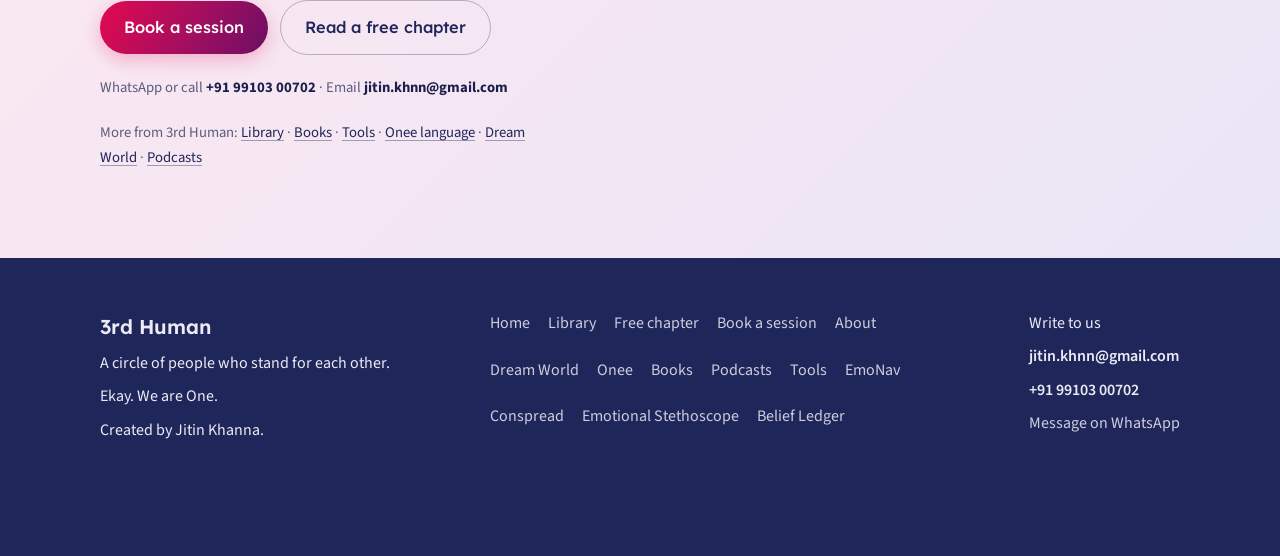
==== commit 03ec8c6f: "Rebuild home page with StoryBrand and logo colours New home page built on the 3rd Human BrandScript " ====
--- a/index.html
+++ b/index.html
@@ -2,111 +2,113 @@
 <html lang="en"><head><meta charset="utf-8"><meta name="viewport" content="width=device-width, initial-scale=1, viewport-fit=cover">
 <title>3rd Human</title>
 <meta name="claude:viewport-fit-sides" content="cover">
-<meta name="description" content="3rd Human: a dream for a new world where people know themselves, think for themselves, speak with kindness and live for each other.">
-<meta property="og:title" content="3rd Human"><meta property="og:description" content="3rd Human: a dream for a new world where people know themselves, think for themselves, speak with kindness and live for each other.">
+<meta name="description" content="Live the life that makes you complete. 3rd Human helps you see what is hurting you, and what needs to change.">
+<meta property="og:title" content="3rd Human"><meta property="og:description" content="Live the life that makes you complete. 3rd Human helps you see what is hurting you, and what needs to change.">
 <link rel="preconnect" href="https://fonts.googleapis.com"><link rel="preconnect" href="https://fonts.gstatic.com" crossorigin><link rel="stylesheet" href="https://fonts.googleapis.com/css2?family=Lexend:wght@400;500;600&family=Noto+Sans+Devanagari:wght@500&family=Source+Sans+3:ital,wght@0,400;0,600;1,400&display=swap">
 <link rel="stylesheet" href="style.css">
 <link rel="icon" href="favicon.svg" type="image/svg+xml">
-<style>:root{--accent:var(--gold)}</style></head>
+<style>:root{--accent:var(--forest)}</style></head>
 <body>
-<header class="site"><div class="wrap"><a class="logo" href="index.html"><svg viewBox="0 0 40 40" aria-hidden="true"><rect x="3" y="24" width="9" height="12" rx="3" fill="var(--sun)"/><rect x="15.5" y="16" width="9" height="20" rx="3" fill="var(--blue)"/><rect x="28" y="6" width="9" height="30" rx="3" fill="var(--forest)"/></svg><span>3rd Human</span></a><nav class="main" aria-label="Main"><a href="index.html" aria-current="page">Home</a><a href="dream-world.html">Dream World</a><a href="onee.html">Onee Language</a><a href="books.html">Books</a><a href="tools.html">Tools</a><a href="podcasts.html">Podcasts</a><a href="about.html">About Jitin</a></nav></div></header>
+<header class="site"><div class="wrap"><a class="logo" href="index.html"><img class="mark" src="img/logo-mark.png" alt="" width="240" height="165"><span>3rd Human</span></a><nav class="main" aria-label="Main"><a href="index.html" aria-current="page">Home</a><a href="library.html">Library</a><a href="free-chapter.html">Free chapter</a><a href="sessions.html">Book a session</a><a href="about.html">About</a></nav></div></header>
 <main>
-<section class="hero"><div class="wrap">
+<section class="sb-hero"><div class="wrap">
  <div class="stack" style="gap:22px">
-  <span class="eyebrow">Welcome to 3rd Human</span>
-  <h1>Where <em>happiness</em> is the currency.</h1>
-  <p class="lead">3rd Human is a dream for a new kind of world. In this world, people know themselves, think for themselves, speak with kindness and live for each other.</p>
-  <p class="lead">We are building it step by step, with books, apps, talks and a brand new language called Onee.</p>
-  <div class="row"><a class="btn" href="#three">Meet the three humans</a><a class="btn ghost" href="dream-world.html">Read the dream</a></div>
+  <h1>Live the life that makes you <span class="grad">complete.</span></h1>
+  <p class="lead">We don’t change your life. We help you see what is hurting you, and what needs to change.</p>
+  <div class="row"><a class="btn" href="https://wa.me/919910300702?text=Hi%20Jitin%2C%20I%27d%20like%20to%20book%20a%20session%20with%203rd%20Human." target="_blank" rel="noopener">Book a session</a><a class="btn ghost" href="free-chapter.html">Read a free chapter</a></div>
+  <p class="small">One to one, or a small group of 3 to 5 students · WhatsApp, call or email</p>
  </div>
- <svg class="three" viewBox="0 0 440 380" role="img" aria-label="Three rising steps: the 1st Human who learned to survive, the 2nd Human who learned to compete, and the 3rd Human who learns to love">
- <g font-family="Lexend, sans-serif" text-anchor="middle">
-  <path d="M60 196 C 140 120, 220 110, 300 52" fill="none" stroke="var(--gold)" stroke-width="2" stroke-dasharray="4 7" stroke-linecap="round"/>
-  <path d="M292 48 l12 2 l-5 11" fill="none" stroke="var(--gold)" stroke-width="2" stroke-linecap="round" stroke-linejoin="round"/>
-  <rect x="20" y="236" width="100" height="70" rx="16" fill="color-mix(in srgb, var(--sun) 16%, transparent)"/>
-  <rect x="166" y="176" width="108" height="130" rx="16" fill="color-mix(in srgb, var(--blue) 16%, transparent)"/>
-  <rect x="318" y="96" width="112" height="210" rx="16" fill="color-mix(in srgb, var(--forest) 18%, transparent)"/>
-  <line x1="10" y1="306" x2="430" y2="306" stroke="var(--line)" stroke-width="2"/>
-  <path d="M70 290 c-14 -10 -12 -26 0 -40 c2 10 8 12 10 4 c10 12 8 30 -10 36z" fill="var(--sun)"/>
-  <circle cx="220" cy="246" r="24" fill="none" stroke="var(--blue)" stroke-width="5"/><text x="220" y="255" font-size="24" font-weight="600" fill="var(--blue)">₹</text>
-  <path d="M374 214 c-24 -20 -44 -2 -28 18 l28 26 l28 -26 c16 -20 -4 -38 -28 -18z" fill="var(--rose)" opacity=".9"/>
-  <path d="M374 196 v-40" stroke="var(--forest)" stroke-width="5" stroke-linecap="round"/>
-  <circle cx="374" cy="140" r="22" fill="var(--green)" opacity=".85"/><circle cx="356" cy="152" r="14" fill="var(--green)" opacity=".7"/><circle cx="392" cy="152" r="14" fill="var(--green)" opacity=".7"/>
-  <g font-size="13" font-weight="500" letter-spacing="1.5" fill="var(--muted)">
-   <text x="70" y="226">1ST HUMAN</text><text x="220" y="166">2ND HUMAN</text><text x="374" y="86">3RD HUMAN</text>
-  </g>
-  <g font-size="16" fill="var(--ink)">
-   <text x="70" y="334">Learned</text><text x="70" y="354">to survive</text>
-   <text x="220" y="334">Learned</text><text x="220" y="354">to compete</text>
-   <text x="374" y="334" font-weight="600">Learns</text><text x="374" y="354" font-weight="600">to love</text>
-  </g>
- </g></svg>
+ <svg class="lens" viewBox="0 0 420 220" role="img" aria-label="A pair of spectacles: the left lens is full of tangled lines, the right lens is clear with a rising sun">
+ <g fill="none" stroke="var(--navy)" stroke-width="6" stroke-linecap="round">
+  <circle cx="110" cy="120" r="78"/><circle cx="310" cy="120" r="78"/>
+  <path d="M188 112 q22 -22 44 0"/><path d="M32 104 L6 84"/><path d="M388 104 L414 84"/>
+ </g>
+ <g fill="none" stroke="var(--muted)" stroke-width="3" stroke-linecap="round" opacity=".55">
+  <path d="M60 92 q20 -18 40 0 t40 0"/><path d="M52 118 q25 22 50 0 t50 0 t10 0"/><path d="M62 146 q18 -16 36 0 t36 0 t20 0"/>
+  <path d="M80 70 q30 30 10 60 t20 70" /><path d="M140 70 q-25 40 0 70 t-10 40"/>
+ </g>
+ <circle cx="310" cy="134" r="22" fill="var(--pink)"/>
+ <g stroke="var(--pink)" stroke-width="4" stroke-linecap="round">
+  <path d="M310 96 v-12"/><path d="M282 108 l-9 -8"/><path d="M338 108 l9 -8"/><path d="M270 134 h-12"/><path d="M350 134 h12"/>
+ </g>
+ <path d="M246 160 h128" stroke="var(--navy)" stroke-width="4" stroke-linecap="round" opacity=".6"/>
+</svg>
 </div></section>
 
-<section class="band" id="three"><div class="wrap">
- <div class="sechead"><span class="eyebrow">The story of us</span><h2>The three humans</h2><p class="lead">Every one of us carries all three. The 3rd Human is the one we can choose to grow.</p></div>
- <div class="grid three tilt">
-  <div class="card" style="--c:var(--sun)"><span class="dot" aria-hidden="true">1</span><h3>The 1st Human learned to survive</h3><p>Long ago, humans lived like animals. Step by step they learned everything: fire, tools, homes and farming. They built things so they could stay alive.</p></div>
-  <div class="card" style="--c:var(--blue)"><span class="dot" aria-hidden="true">2</span><h3>The 2nd Human learned to compete</h3><p>This is the world most of us live in today. It runs on money and comparison: who has more, who is ahead, who lives the richest life. It is busy and full of progress, but often not happy.</p></div>
-  <div class="card" style="--c:var(--orange)"><span class="dot" aria-hidden="true">3</span><h3>The 3rd Human learns to love</h3><p>The 3rd Human keeps learning about themselves, lives for all humans, and works on projects that build humanity. Here money is not the currency. Happiness is.</p></div>
+<section class="band"><div class="wrap sb-problem">
+ <div class="stack">
+  <span class="eyebrow">Sound familiar?</span>
+  <h2>You’re doing everything right. So why does something still feel missing?</h2>
+  <p class="lead">You study, work, provide, manage a home. You say “I’m fine” many times a day. And yet, inside, you feel tired, a little lost, and somehow not enough.</p>
+ </div>
+ <div class="stack">
+  <p>It isn’t your life that’s the problem. It’s the lens you see it through.</p>
+  <p>Without noticing, we all wear a <b>borrowed lens</b>, handed to us by family, school, society and screens. It whispers: <i>“Be better than others.” “What will people say?” “A mistake means you’ve failed.”</i></p>
+  <p>Nobody should spend their one life seeing it through someone else’s eyes.</p>
  </div>
 </div></section>
 
 <section><div class="wrap">
- <div class="sechead"><span class="eyebrow">What we want to do</span><h2>Our four big goals</h2><p class="lead">3rd Human has four clear goals. Each goal has its own books and tools.</p></div>
- <div class="grid two">
-  <div class="card" style="--c:var(--teal)"><div class="top"><span class="dot" aria-hidden="true">♥</span><span class="tag">Goal: Feel</span></div><h3>Help every child understand their feelings</h3><p>Feelings are messengers, not problems. When children can name a feeling, they can handle it.</p><p><b>Tools:</b> <a href="emonav.html">EmoNav</a>, <a href="stethoscope.html">Emotional Stethoscope</a>, <a href="books.html#building-tomorrow">Building Tomorrow</a></p></div>
-  <div class="card" style="--c:var(--blue)"><div class="top"><span class="dot" aria-hidden="true">?</span><span class="tag">Goal: Think</span></div><h3>Teach people how to think, not what to think</h3><p>Ask good questions. Look from many sides. Change your mind when you learn something new.</p><p><b>Tools:</b> <a href="conspread.html">Conspread</a>, <a href="belief-ledger.html">Belief Ledger</a>, <a href="books.html#looking-glass">Through the Looking Glass</a></p></div>
-  <div class="card" style="--c:var(--grape)"><div class="top"><span class="dot" aria-hidden="true">O</span><span class="tag">Goal: Speak</span></div><h3>Give the world a kinder language</h3><p>Onee is a new language with no shame, no blame and respect for every view. Its first word means "We are One".</p><p><b>Tools:</b> <a href="onee.html">Onee Language</a></p></div>
-  <div class="card" style="--c:var(--orange)"><div class="top"><span class="dot" aria-hidden="true">✿</span><span class="tag">Goal: Grow together</span></div><h3>Bring families and schools closer</h3><p>Home and school should be the safest places to share a feeling or a mistake. Grown-ups guide; they don't control.</p><p><b>Tools:</b> <a href="podcasts.html">Podcasts</a>, <a href="books.html#meeting-myself">Meeting Myself</a>, <a href="about.html#sessions">Sessions</a></p></div>
+ <div class="sechead"><span class="eyebrow">Same day, different life</span><h2>What changes when the lens changes</h2><p class="lead">Nothing outside you has to change first. Find your own row.</p></div>
+ <div class="lenses"><div class="lrow"><h3>A friend gets promoted</h3><p class="old"><span class="tag">Borrowed lens</span><s>“I’m falling behind.”</s></p><p class="new"><span class="tag">Clear lens</span>“What do I actually want?”</p></div><div class="lrow"><h3>The boss criticises your work</h3><p class="old"><span class="tag">Borrowed lens</span><s>“I’m not good enough.”</s></p><p class="new"><span class="tag">Clear lens</span>“What can I learn from this?”</p></div><div class="lrow"><h3>Your child scores low</h3><p class="old"><span class="tag">Borrowed lens</span><s>“What will people say?”</s></p><p class="new"><span class="tag">Clear lens</span>“What does my child need right now?”</p></div><div class="lrow"><h3>You make a mistake</h3><p class="old"><span class="tag">Borrowed lens</span><s>“I’m a failure.”</s></p><p class="new"><span class="tag">Clear lens</span>“I’m learning.”</p></div><div class="lrow"><h3>You want to start something new</h3><p class="old"><span class="tag">Borrowed lens</span><s>“People like us don’t do this.”</s></p><p class="new"><span class="tag">Clear lens</span>“What is one small step?”</p></div><div class="lrow"><h3>You feel low for days</h3><p class="old"><span class="tag">Borrowed lens</span><s>“Something is wrong with me.”</s></p><p class="new"><span class="tag">Clear lens</span>“This feeling is telling me something.”</p></div></div>
+</div></section>
+
+<section class="band"><div class="wrap">
+ <div class="sechead"><span class="eyebrow">How it works</span><h2>Three simple steps</h2></div>
+ <ol class="steps sb-steps">
+  <li><div><b>Reach out</b><span>Send a message on WhatsApp, call, or email. Tell us a little about what’s going on.</span></div></li>
+  <li><div><b>See clearly</b><span>In a session, one to one or in a small group of 3 to 5 students, we find what is hurting you and what needs to change.</span></div></li>
+  <li><div><b>Live it</b><span>Small daily practices, books and simple tools help you live the change, one step at a time.</span></div></li>
+ </ol>
+ <div class="promises"><span class="tag">Our promise to you</span><ul class="ticks"><li>No judgement, no labels.</li><li>What you share stays private.</li><li>We never tell you who to be. You decide.</li><li>You leave every session with something practical to try.</li></ul></div>
+ <div class="row" style="margin-top:28px"><a class="btn" href="https://wa.me/919910300702?text=Hi%20Jitin%2C%20I%27d%20like%20to%20book%20a%20session%20with%203rd%20Human." target="_blank" rel="noopener">Book a session</a></div>
+</div></section>
+
+<section><div class="wrap split">
+ <div class="stack"><span class="eyebrow">What life can look like</span><h2>When you see clearly</h2>
+ <ul class="ticks sb-success"><li>You know what you feel, and what you want.</li><li>You react less, and choose more.</li><li>You stop comparing, and start building.</li><li>You feel calm, even on busy days.</li><li>You grow closer to the people you love.</li><li>Your life finally feels like your own.</li></ul></div>
+ <div class="sb-guide stack">
+  <p class="quote" style="transform:none">“Most of us were taught how to earn a living. Nobody taught us how to understand ourselves. If you feel fine on the outside and lost on the inside, you are not the only one.”</p>
+  <div class="creds">
+   <div><b>3 books</b><span>Through the Looking Glass, Meeting Myself, Building Tomorrow</span></div>
+   <div><b>Certified life coach</b><span>Two diplomas, including emotional intelligence</span></div>
+   <div><b>Schools &amp; families</b><span>Building Tomorrow piloted in schools; sessions with students and parents</span></div>
+   <div><b>Podcast</b><span>Five Connect to Help episodes on parenting and trust</span></div>
+  </div>
+  <p class="small">3rd Human was created by <a href="about.html">Jitin Khanna</a>, author and life coach.</p>
  </div>
 </div></section>
 
-<section class="band"><div class="wrap">
- <div class="sechead"><span class="eyebrow">Who is a 3rd Human?</span><h2>Six habits of a 3rd Human</h2><p class="lead">You don't need to be perfect. You just need to practise these habits a little every day.</p></div>
- <div class="grid three tilt">
-  <div class="card" style="--c:var(--blue)"><span class="dot" aria-hidden="true">A</span><h3>Self-aware</h3><p>I notice what I feel and what I think. I can name my feelings instead of hiding them.</p></div>
-  <div class="card" style="--c:var(--green)"><span class="dot" aria-hidden="true">R</span><h3>Responsible</h3><p>I own my choices and my words. When I make a mistake, I fix it and learn. No blame game.</p></div>
-  <div class="card" style="--c:var(--rose)"><span class="dot" aria-hidden="true">F</span><h3>Self-focused</h3><p>I grow at my own speed. I compare myself with who I was yesterday, not with others.</p></div>
-  <div class="card" style="--c:var(--orange)"><span class="dot" aria-hidden="true">S</span><h3>Strength-based</h3><p>I know what I am good at and I build on it. Everyone has a superpower, and so do I.</p></div>
-  <div class="card" style="--c:var(--teal)"><span class="dot" aria-hidden="true">Q</span><h3>A free thinker</h3><p>I ask questions. My first thought is not always true, so I check it.</p></div>
-  <div class="card" style="--c:var(--grape)"><span class="dot" aria-hidden="true">W</span><h3>We before Me</h3><p>I think about everyone, not just me. A better me makes a better we.</p></div>
+<section class="gift"><div class="wrap split">
+ <div class="stack"><span class="eyebrow">Not ready to talk yet?</span><h2>Start with a free chapter</h2>
+ <p class="lead"><i>Meeting Your Inner Voice</i>, the first section of <i>Meeting Myself</i>. About 20 minutes, with three small practices to try as you read.</p>
+ <div class="row"><a class="btn" href="free-chapter.html">Read the free chapter</a></div></div>
+ <blockquote class="quote">“The first thought is not always correct.”<cite>Meeting Myself</cite></blockquote>
+</div></section>
+
+<section class="band"><div class="wrap sb-stakes">
+ <div class="stack"><span class="eyebrow">Why now</span><h2>Another year of “I’m fine” is a high price</h2>
+ <p>When nothing changes, we keep chasing goals that were never ours, make big decisions out of fear or comparison, and slowly drift from the people we love. And our children learn the same race from us.</p>
+ <p>It doesn’t have to be that way. Every person can learn to see clearly, at any age.</p></div>
+ <div class="humans">
+  <div style="--c:var(--sun)"><b>The 1st Human learned to survive.</b></div>
+  <div style="--c:var(--blue)"><b>The 2nd Human learned to compete.</b><span>Busy, comparing, never quite enough.</span></div>
+  <div style="--c:var(--forest)"><b>The 3rd Human lives complete.</b><span>Sees clearly, lives as themselves, and stands for each other.</span></div>
  </div>
 </div></section>
 
-<section><div class="wrap">
- <div class="sechead"><span class="eyebrow">How it works</span><h2>The 3rd Human path</h2><p class="lead">Try these five steps the next time something big happens.</p></div>
- <ol class="steps">
-  <li><div><b>Stop and notice</b><span>Take one slow breath. What am I feeling? Where do I feel it in my body?</span></div></li>
-  <li><div><b>Name it</b><span>Find the right word. "I feel left out" helps more than "I feel bad".</span></div></li>
-  <li><div><b>Check my thought</b><span>Is my first thought true? Is there another way to see this?</span></div></li>
-  <li><div><b>Choose my action</b><span>What would the person I want to become do now?</span></div></li>
-  <li><div><b>Use my strength</b><span>Which of my superpowers can help me here?</span></div></li>
- </ol>
-</div></section>
-
-<section class="band"><div class="wrap split">
- <div class="stack"><span class="eyebrow">The dream</span><h2>A better we, because of a better me</h2>
- <p>Imagine a world where people cheer for each other like one team. Where your dream, not your name, is your identity. Where we are judged by our questions, not only by our answers.</p>
- <div class="row"><a class="btn" href="dream-world.html">Step into the Dream World</a></div></div>
- <blockquote class="quote">"It talks about WE as opposed to ME."<cite>From the Dream World, by Jitin Khanna</cite></blockquote>
-</div></section>
-
-<section><div class="wrap">
- <div class="sechead"><span class="eyebrow">Explore</span><h2>Everything in 3rd Human</h2></div>
- <div class="grid">
-  <a class="card" href="dream-world.html" style="--c:var(--rose)"><div class="top"><span class="dot" aria-hidden="true">D</span></div><h3>Dream World</h3><p>The world we are dreaming of, in simple words.</p><span class="go">Read the dream →</span></a>
-  <a class="card" href="onee.html" style="--c:var(--grape)"><div class="top"><span class="dot" aria-hidden="true">O</span></div><h3>Onee Language</h3><p>A new language for respect, feelings and togetherness.</p><span class="go">Learn Onee →</span></a>
-  <a class="card" href="books.html" style="--c:var(--sun)"><div class="top"><span class="dot" aria-hidden="true">B</span></div><h3>Three Books</h3><p>Through the Looking Glass, Meeting Myself and Building Tomorrow.</p><span class="go">See the books →</span></a>
-  <a class="card" href="tools.html" style="--c:var(--teal)"><div class="top"><span class="dot" aria-hidden="true">T</span></div><h3>Tools</h3><p>EmoNav, Conspread, the Emotional Stethoscope and the Belief Ledger.</p><span class="go">Try the tools →</span></a>
-  <a class="card" href="podcasts.html" style="--c:var(--orange)"><div class="top"><span class="dot" aria-hidden="true">P</span></div><h3>Podcasts</h3><p>Five talks for parents on trust, freedom and fearless children.</p><span class="go">Listen now →</span></a>
-  <a class="card" href="about.html" style="--c:var(--blue)"><div class="top"><span class="dot" aria-hidden="true">J</span></div><h3>About Jitin</h3><p>The educator, life coach and author behind 3rd Human.</p><span class="go">Meet Jitin →</span></a>
- </div>
+<section class="sb-final"><div class="wrap stack" style="gap:20px;align-items:flex-start">
+ <h2>Live the life that makes you complete.</h2>
+ <p class="lead">Take the first step today. One message is enough.</p>
+ <div class="row"><a class="btn" href="https://wa.me/919910300702?text=Hi%20Jitin%2C%20I%27d%20like%20to%20book%20a%20session%20with%203rd%20Human." target="_blank" rel="noopener">Book a session</a><a class="btn ghost" href="free-chapter.html">Read a free chapter</a></div>
+ <p class="small">WhatsApp or call <b class="sel">+91 99103 00702</b> · Email <b class="sel">jitin.khnn@gmail.com</b></p>
+ <p class="small">More from 3rd Human: <a href="library.html">Library</a> · <a href="books.html">Books</a> · <a href="tools.html">Tools</a> · <a href="onee.html">Onee language</a> · <a href="dream-world.html">Dream World</a> · <a href="podcasts.html">Podcasts</a></p>
 </div></section>
 </main>
 <footer class="site"><div class="wrap">
-<div class="stack" style="gap:6px"><strong>3rd Human</strong><span>Where happiness is the currency.</span><span>Ekay. We are One.</span><span>Created by Jitin Khanna.</span></div>
-<nav aria-label="Footer"><a href="index.html">Home</a><a href="dream-world.html">Dream World</a><a href="onee.html">Onee Language</a><a href="books.html">Books</a><a href="tools.html">Tools</a><a href="podcasts.html">Podcasts</a><a href="about.html">About Jitin</a><a href="emonav.html">EmoNav</a><a href="conspread.html">Conspread</a><a href="stethoscope.html">Emotional Stethoscope</a><a href="belief-ledger.html">Belief Ledger</a></nav>
-<div class="stack" style="gap:6px"><span>Write to us</span><span class="contact">jitin.khnn@gmail.com</span><span class="contact">+91 99103 00702</span></div>
+<div class="stack" style="gap:6px"><strong>3rd Human</strong><span>A circle of people who stand for each other.</span><span>Ekay. We are One.</span><span>Created by Jitin Khanna.</span></div>
+<nav aria-label="Footer"><a href="index.html">Home</a><a href="library.html">Library</a><a href="free-chapter.html">Free chapter</a><a href="sessions.html">Book a session</a><a href="about.html">About</a><a href="dream-world.html">Dream World</a><a href="onee.html">Onee</a><a href="books.html">Books</a><a href="podcasts.html">Podcasts</a><a href="tools.html">Tools</a><a href="emonav.html">EmoNav</a><a href="conspread.html">Conspread</a><a href="stethoscope.html">Emotional Stethoscope</a><a href="belief-ledger.html">Belief Ledger</a></nav>
+<div class="stack" style="gap:6px"><span>Write to us</span><span class="contact">jitin.khnn@gmail.com</span><span class="contact">+91 99103 00702</span><a href="https://wa.me/919910300702?text=Hi%20Jitin%2C%20I%20found%203rd%20Human%20and%20would%20like%20to%20talk." target="_blank" rel="noopener">Message on WhatsApp</a></div>
 </div></footer>
+<a class="wa-float" href="https://wa.me/919910300702?text=Hi%20Jitin%2C%20I%20found%203rd%20Human%20and%20would%20like%20to%20talk." target="_blank" rel="noopener" aria-label="Message Jitin on WhatsApp"><svg viewBox="0 0 24 24" aria-hidden="true"><path fill="currentColor" d="M12 2a10 10 0 0 0-8.6 15.1L2 22l5-1.3A10 10 0 1 0 12 2Zm0 18.2a8.2 8.2 0 0 1-4.2-1.2l-.3-.2-3 .8.8-2.9-.2-.3A8.2 8.2 0 1 1 12 20.2Zm4.5-6.1c-.2-.1-1.5-.7-1.7-.8-.2-.1-.4-.1-.6.1l-.8 1c-.1.2-.3.2-.5.1a6.7 6.7 0 0 1-3.3-2.9c-.3-.4.3-.4.7-1.3.1-.2 0-.3 0-.4l-.8-1.8c-.2-.5-.4-.4-.6-.4h-.5a1 1 0 0 0-.7.3 3 3 0 0 0-.9 2.2 5.2 5.2 0 0 0 1.1 2.7 11.8 11.8 0 0 0 4.5 4c1.7.7 2.3.8 3.2.6.5-.1 1.5-.6 1.7-1.2.2-.6.2-1.1.2-1.2-.1-.1-.3-.2-.5-.3Z"/></svg><span>Talk to us</span></a>
 </body></html>
--- a/style.css
+++ b/style.css
@@ -9,16 +9,8 @@
   --f-hindi:"Noto Sans Devanagari","Mangal",sans-serif;
   --r:18px; --shadow:0 1px 2px rgba(22,48,42,.06),0 8px 24px rgba(22,48,42,.06);
 }
-@media (prefers-color-scheme: dark){:root:not([data-theme="light"]){
-  --bg:#0F1A17; --surface:#16241F; --ink:#E8EFE9; --muted:#A9B9B1; --line:#27392F; --soft:#1B2B25;
-  --forest:#7FC4A0; --gold:#E2B456; --goldsoft:#3A3020;
-  --orange:#EE8A63; --green:#6FC495; --sun:#E2B456; --blue:#7DB4E0; --rose:#E68AA0; --teal:#5FC6BE; --grape:#AE98F0;
-  --onacc:#0F1A17; --footbg:#0A1310; --foot:#D7E2DA; --shadow:0 1px 2px rgba(0,0,0,.3),0 8px 24px rgba(0,0,0,.25); color-scheme:dark }}
-:root[data-theme="dark"]{
-  --bg:#0F1A17; --surface:#16241F; --ink:#E8EFE9; --muted:#A9B9B1; --line:#27392F; --soft:#1B2B25;
-  --forest:#7FC4A0; --gold:#E2B456; --goldsoft:#3A3020;
-  --orange:#EE8A63; --green:#6FC495; --sun:#E2B456; --blue:#7DB4E0; --rose:#E68AA0; --teal:#5FC6BE; --grape:#AE98F0;
-  --onacc:#0F1A17; --footbg:#0A1310; --foot:#D7E2DA; --shadow:0 1px 2px rgba(0,0,0,.3),0 8px 24px rgba(0,0,0,.25); color-scheme:dark }
+
+
 
 *{box-sizing:border-box}
 html{scroll-behavior:smooth}
@@ -199,3 +191,215 @@
 footer.site a:hover{opacity:1;text-decoration:underline}
 footer.site .contact{user-select:all;font-weight:600}
 footer.site nav{display:flex;flex-wrap:wrap;gap:6px 18px;max-width:440px}
+
+/* ---------- v5: the mirror (home) and the library ---------- */
+.arrive{padding-block:56px 24px}
+.arrive h1{color:var(--forest);max-width:18ch}
+.arrive .lead{max-width:56ch}
+.mirror{background:var(--surface);border:1px solid var(--line);border-radius:24px;padding:clamp(20px,4vw,40px);box-shadow:var(--shadow);display:flex;flex-direction:column;gap:30px}
+.mirror fieldset{border:0;margin:0;padding:0;display:flex;flex-direction:column;gap:12px;min-width:0}
+.mirror legend{font-family:var(--f-display);font-weight:500;font-size:1.25rem;color:var(--ink);padding:0;margin-bottom:12px;display:flex;gap:12px;align-items:baseline}
+.mirror legend .n{font-size:.8rem;letter-spacing:.12em;color:var(--gold);font-variant-numeric:tabular-nums;flex:none}
+.chips{display:flex;flex-wrap:wrap;gap:8px}
+.chips input{position:absolute;opacity:0;pointer-events:none}
+.chips label{cursor:pointer;padding:9px 16px;border-radius:999px;border:1px solid var(--line);background:var(--bg);font-size:1rem;color:var(--ink);transition:background .15s ease,border-color .15s ease,color .15s ease;user-select:none}
+.chips label:hover{border-color:color-mix(in srgb,var(--forest) 40%,var(--line))}
+.chips input:checked + label{background:var(--forest);border-color:var(--forest);color:var(--bg)}
+.chips input:focus-visible + label{outline:3px solid var(--gold);outline-offset:2px}
+.mirror .actions{display:flex;flex-wrap:wrap;gap:14px;align-items:center}
+.mirror .hint{color:var(--muted);font-size:.95rem}
+button.btn{cursor:pointer;font:inherit;font-family:var(--f-display)}
+button.btn:disabled{opacity:.45;cursor:not-allowed;transform:none;box-shadow:none}
+.result{scroll-margin-top:96px;border-top:1px solid var(--line);padding-top:30px;display:grid;gap:22px}
+.result .say{font-family:var(--f-display);font-size:clamp(1.35rem,2.6vw,1.75rem);line-height:1.35;color:var(--forest);max-width:34ch}
+.result .onee{padding:16px 20px;border-radius:14px;background:color-mix(in srgb,var(--grape) 9%,var(--surface));border:1px solid color-mix(in srgb,var(--grape) 25%,var(--line))}
+.result .onee b{font-family:var(--f-display);color:var(--grape);font-size:1.15rem}
+.result .row2{display:grid;gap:16px;grid-template-columns:repeat(auto-fit,minmax(min(100%,280px),1fr))}
+.result .box{padding:18px 20px;border-radius:14px;background:var(--bg);border:1px solid var(--line)}
+.result .box .tag{display:block;margin-bottom:6px}
+.doors{display:grid;gap:14px;grid-template-columns:repeat(auto-fit,minmax(min(100%,220px),1fr))}
+.door{display:flex;flex-direction:column;gap:6px;padding:18px 20px;border-radius:14px;border:1px solid var(--line);background:var(--surface);text-decoration:none;transition:border-color .15s ease,transform .15s ease}
+.door:hover{border-color:var(--forest);transform:translateY(-2px)}
+.door .tag{color:var(--gold)}
+.door b{font-family:var(--f-display);font-weight:500;color:var(--ink)}
+.door span:last-child{color:var(--muted);font-size:.95rem}
+.again{background:none;border:0;padding:0;color:var(--muted);text-decoration:underline;cursor:pointer;font:inherit;font-size:.95rem;justify-self:start}
+
+.circle{display:grid;gap:40px;grid-template-columns:repeat(auto-fit,minmax(min(100%,340px),1fr));align-items:center}
+.circle > *{min-width:0}
+.humans{display:grid;gap:0;border-left:2px solid var(--line);margin-left:6px}
+.humans div{padding:10px 0 10px 22px;position:relative}
+.humans div::before{content:"";position:absolute;left:-7px;top:18px;width:12px;height:12px;border-radius:50%;background:var(--surface);box-shadow:inset 0 0 0 3px var(--c)}
+.humans b{font-family:var(--f-display);font-weight:500}
+.humans span{display:block;color:var(--muted);font-size:1rem}
+
+.shelves{display:grid;gap:0;border-top:1px solid var(--line)}
+a.shelf{display:grid;grid-template-columns:minmax(0,1fr) auto;gap:6px 20px;align-items:center;padding:20px 4px;border-bottom:1px solid var(--line);text-decoration:none}
+a.shelf:hover h3{color:var(--forest)}
+a.shelf h3{font-size:1.2rem}
+a.shelf p{grid-column:1;color:var(--muted);font-size:1rem}
+a.shelf .count{grid-row:1/span 2;grid-column:2;font-family:var(--f-display);font-size:.85rem;color:var(--muted);white-space:nowrap}
+
+.shelfsec{scroll-margin-top:90px}
+.items{display:grid;gap:14px;grid-template-columns:repeat(auto-fit,minmax(min(100%,300px),1fr))}
+a.item{display:flex;flex-direction:column;gap:6px;padding:20px 22px;border:1px solid var(--line);border-radius:16px;background:var(--surface);text-decoration:none;transition:border-color .15s ease,box-shadow .15s ease}
+.band a.item{background:var(--bg)}
+a.item:hover{border-color:color-mix(in srgb,var(--forest) 45%,var(--line));box-shadow:var(--shadow)}
+a.item .tag{color:var(--gold)}
+a.item b{font-family:var(--f-display);font-weight:500;font-size:1.08rem;color:var(--ink)}
+a.item span:last-child{color:var(--muted);font-size:.98rem}
+.ways{display:grid;gap:20px;grid-template-columns:repeat(auto-fit,minmax(min(100%,280px),1fr))}
+.ways > *{min-width:0}
+
+/* voices: first-person stories on the home page */
+.voices{columns:3 300px;column-gap:20px}
+.voice{break-inside:avoid;margin:0 0 20px;background:var(--surface);border:1px solid var(--line);border-radius:20px;padding:26px 24px 20px;display:flex;flex-direction:column;gap:16px;position:relative}
+.voice::before{content:"\201C";position:absolute;top:6px;left:18px;font-family:var(--f-display);font-size:3.2rem;line-height:1;color:color-mix(in srgb,var(--gold) 45%,transparent)}
+.voice .words{font-size:1.08rem;line-height:1.65;color:var(--ink);padding-top:18px}
+.voice .wants{font-size:.98rem;color:var(--muted);border-top:1px dashed var(--line);padding-top:12px}
+.voice .wants .tag{display:block;margin-bottom:2px;color:var(--gold)}
+.voice details summary{list-style:none;cursor:pointer;display:inline-flex;align-items:center;gap:8px;padding:8px 16px;border-radius:999px;border:1px solid color-mix(in srgb,var(--forest) 35%,transparent);color:var(--forest);font-family:var(--f-display);font-weight:500;font-size:.98rem}
+.voice details summary::-webkit-details-marker{display:none}
+.voice details summary::before{content:"+";font-weight:600}
+.voice details[open] summary{background:var(--forest);color:var(--bg);border-color:var(--forest)}
+.voice details[open] summary::before{content:"\2713"}
+.voice .reply{display:grid;gap:14px;margin-top:16px}
+.voice .reply > p{font-family:var(--f-display);color:var(--forest);font-size:1.08rem;line-height:1.45}
+.voice .doors{grid-template-columns:1fr}
+.voice .door{padding:12px 14px}
+
+#mirrorwrap{scroll-margin-top:90px}
+#library{scroll-margin-top:70px}
+
+/* ---------- v6 ---------- */
+.whatis{font-size:1.05rem;color:var(--ink);padding:14px 18px;border-left:3px solid var(--gold);background:color-mix(in srgb,var(--gold) 8%,transparent);border-radius:0 12px 12px 0;max-width:62ch}
+details.more{margin-top:8px}
+details.more > summary{list-style:none;cursor:pointer;display:inline-flex;align-items:center;gap:8px;padding:10px 20px;border-radius:999px;border:1px solid var(--line);background:var(--surface);font-family:var(--f-display);font-weight:500;color:var(--forest)}
+details.more > summary::-webkit-details-marker{display:none}
+details.more > summary::after{content:"\2193"}
+details.more[open] > summary{display:none}
+details.more .voices{margin-top:0}
+.gift{background:linear-gradient(180deg,color-mix(in srgb,var(--blue) 7%,var(--bg)),var(--bg))}
+.btn.wa{background:#1F7A4D;border-color:#1F7A4D;color:#fff}
+.contact-row{display:flex;flex-wrap:wrap;gap:10px}
+.small{font-size:.92rem;color:var(--muted)}
+.sel{user-select:all;color:var(--ink)}
+.wa-float{position:fixed;right:calc(16px + env(safe-area-inset-right,0px));bottom:calc(16px + env(safe-area-inset-bottom,0px));z-index:20;display:inline-flex;align-items:center;gap:8px;padding:12px 18px 12px 14px;border-radius:999px;background:#1F7A4D;color:#fff;text-decoration:none;font-family:var(--f-display);font-weight:500;font-size:.98rem;box-shadow:0 6px 20px rgba(0,0,0,.18)}
+.wa-float svg{width:22px;height:22px}
+@media (max-width:520px){.wa-float span{display:none}.wa-float{padding:13px}}
+footer.site{padding-bottom:calc(52px + 60px)}
+.bookform{display:grid;gap:12px;max-width:620px;background:var(--surface);border:1px solid var(--line);border-radius:20px;padding:clamp(18px,4vw,30px)}
+.bookform label{font-family:var(--f-display);font-weight:500}
+.bookform fieldset{border:0;padding:0;margin:4px 0}
+.bookform legend{font-family:var(--f-display);font-weight:500;margin-bottom:8px}
+.bookform input[type=text],.bookform textarea{font:inherit;padding:12px 14px;border-radius:12px;border:1px solid var(--line);background:var(--bg);color:var(--ink);width:100%}
+.bookform input:focus-visible,.bookform textarea:focus-visible{outline:3px solid var(--gold);outline-offset:1px}
+/* chapter reading */
+.chapter{max-width:680px;margin:0 auto;font-size:1.12rem;line-height:1.8}
+.chapter p,.chapter ul{margin:0 0 1.05em}
+.chapter h2{font-size:clamp(1.5rem,3.4vw,2rem);margin:2.2em 0 .8em;color:var(--forest)}
+.chapter h2:first-child{margin-top:0}
+.chapter h3{font-size:1.1rem;margin-bottom:.4em}
+.chapter .pull{font-family:var(--f-display);font-size:1.3rem;line-height:1.45;color:var(--forest);padding-left:18px;border-left:3px solid var(--gold);margin:1.3em 0}
+.chapter .practice{background:color-mix(in srgb,var(--gold) 9%,var(--surface));border:1px solid color-mix(in srgb,var(--gold) 30%,var(--line));border-radius:16px;padding:20px 22px;margin:1.4em 0}
+.chapter .practice .tag{display:block;margin-bottom:8px;color:var(--gold)}
+.chapter .practice p:last-child,.chapter .practice ul:last-child{margin-bottom:0}
+.chapter .journal{display:grid;gap:14px;grid-template-columns:repeat(auto-fit,minmax(min(100%,280px),1fr));margin:1em 0 1.4em}
+.chapter .journal > div{border:1px solid var(--line);border-radius:14px;padding:16px 18px;background:var(--surface);min-width:0}
+.chapter .journal ul{margin:0;padding-left:1.1em;font-size:1rem;color:var(--muted)}
+@media (max-width:600px){nav.main{flex-wrap:wrap;overflow:visible}nav.main a{padding:6px 10px}}
+
+/* ---------- v7: StoryBrand home ---------- */
+.sb-hero{padding-block:64px 72px}
+.sb-hero .wrap{display:grid;gap:40px;grid-template-columns:1.15fr .85fr;align-items:center}
+.sb-hero .wrap > *{min-width:0}
+@media (max-width:820px){.sb-hero .wrap{grid-template-columns:1fr}.sb-hero .lens{max-width:300px}}
+.sb-hero h1{color:var(--forest);font-size:clamp(2.6rem,6.4vw,4.4rem);max-width:14ch}
+.sb-hero .lead{font-size:1.3rem;max-width:36ch;color:var(--ink)}
+.lens{width:100%;max-width:420px;height:auto;justify-self:center}
+.sb-problem{display:grid;gap:40px;grid-template-columns:repeat(auto-fit,minmax(min(100%,360px),1fr));align-items:start}
+.sb-problem > *{min-width:0}
+.sb-problem p{font-size:1.08rem}
+.lenses{display:grid;gap:16px;grid-template-columns:repeat(auto-fit,minmax(min(100%,320px),1fr))}
+.lrow{background:var(--surface);border:1px solid var(--line);border-radius:18px;padding:20px 22px;display:grid;gap:10px;min-width:0}
+.lrow h3{font-size:1.08rem;color:var(--ink)}
+.lrow p{margin:0;font-size:1.05rem}
+.lrow .tag{display:block;font-size:.72rem;margin-bottom:2px}
+.lrow .old{color:var(--muted)}
+.lrow .old s{text-decoration-color:color-mix(in srgb,var(--muted) 60%,transparent)}
+.lrow .old .tag{text-decoration:none;display:block}
+.lrow .new{color:var(--forest);font-family:var(--f-display);font-weight:500;padding-top:10px;border-top:1px dashed var(--line)}
+.lrow .new .tag{color:var(--gold);font-family:var(--f-body)}
+.sb-steps li::before{background:var(--forest);color:var(--bg)}
+.promises{margin-top:28px;padding:20px 22px;border-radius:16px;background:var(--bg);border:1px solid var(--line);max-width:720px}
+.promises .tag{display:block;margin-bottom:10px;color:var(--gold)}
+.sb-success li{font-size:1.1rem}
+.sb-guide{background:var(--surface);border:1px solid var(--line);border-radius:22px;padding:clamp(20px,4vw,32px);gap:22px}
+.sb-guide .quote{max-width:none;font-size:clamp(1.15rem,2.2vw,1.4rem)}
+.creds{display:grid;gap:14px;grid-template-columns:repeat(auto-fit,minmax(min(100%,200px),1fr))}
+.creds div{display:flex;flex-direction:column;gap:2px;min-width:0}
+.creds b{font-family:var(--f-display);font-weight:600;color:var(--forest)}
+.creds span{font-size:.94rem;color:var(--muted)}
+.sb-stakes{display:grid;gap:40px;grid-template-columns:repeat(auto-fit,minmax(min(100%,340px),1fr));align-items:center}
+.sb-stakes > *{min-width:0}
+.sb-final{padding-block:88px;background:var(--footbg);color:var(--foot)}
+.sb-final h2{color:var(--foot);font-size:clamp(2rem,4.6vw,3rem);max-width:18ch}
+.sb-final .lead,.sb-final .small{color:color-mix(in srgb,var(--foot) 80%,transparent)}
+.sb-final .sel{color:var(--foot)}
+.sb-final a:not(.btn){color:var(--foot)}
+.sb-final .btn{background:var(--gold);border-color:var(--gold);color:#16302A}
+.sb-final .btn.ghost{background:transparent;color:var(--foot);border-color:color-mix(in srgb,var(--foot) 40%,transparent)}
+
+/* ---------- v8: colours from the winged-handshake logo (pink → plum, navy) ---------- */
+:root{
+  --bg:#F8F6FA; --surface:#FFFFFF; --ink:#1B1F4B; --muted:#5B5D7C; --line:#E5E1EC; --soft:#F0ECF5;
+  --forest:#1F265A; --gold:#D3135C; --goldsoft:#FBE2EC;
+  --pink:#E3094F; --plum:#7A0F62; --navy:#1F265A;
+  --grad:linear-gradient(120deg,#E3094F 0%,#A40E60 55%,#6B0F64 100%);
+  --onacc:#FFFFFF; --footbg:#1F265A; --foot:#ECEBF5;
+}
+
+
+
+.logo{color:var(--navy)}
+.logo .mark{width:46px;height:auto;flex:none}
+
+
+
+.btn{background:var(--grad);border:0;color:#fff;box-shadow:0 6px 18px color-mix(in srgb,var(--pink) 25%,transparent)}
+.btn:hover{box-shadow:0 10px 24px color-mix(in srgb,var(--pink) 32%,transparent)}
+.btn.ghost{background:transparent;color:var(--navy);border:1.5px solid color-mix(in srgb,var(--navy) 30%,transparent);box-shadow:none}
+.pagehead .btn{background:var(--grad);color:#fff}
+.grad{background:var(--grad);-webkit-background-clip:text;background-clip:text;color:transparent}
+.sb-hero h1{color:var(--navy)}
+.sb-hero{background:radial-gradient(60% 80% at 85% 30%,color-mix(in srgb,var(--pink) 9%,transparent),transparent 70%)}
+.eyebrow{color:var(--pink)}
+.sb-steps li::before,ol.steps li::before{background:var(--grad);color:#fff}
+ul.ticks li::before{background:var(--pink)}
+nav.main a[aria-current="page"]{box-shadow:inset 0 -2px 0 var(--pink)}
+.lrow .new{color:var(--navy)}
+.lrow .new .tag,.promises .tag,a.item .tag,.door .tag,.voice .wants .tag{color:var(--pink)}
+.quote{border-left-color:var(--pink);color:var(--navy)}
+.creds b{color:var(--navy)}
+.sb-final{background:linear-gradient(135deg,#1F265A 0%,#3A1E5E 60%,#6B0F64 100%)}
+.sb-final .btn{background:#fff;color:#7A0F62}
+.sb-final .btn.ghost{background:transparent;color:#fff;border-color:rgba(255,255,255,.45)}
+footer.site{background:var(--footbg)}
+.gift{background:linear-gradient(180deg,color-mix(in srgb,var(--plum) 7%,var(--bg)),var(--bg))}
+.note{background:color-mix(in srgb,var(--pink) 6%,var(--surface));border-color:color-mix(in srgb,var(--pink) 25%,var(--line))}
+.chapter h2{color:var(--navy)}
+.chapter .pull{color:var(--navy);border-left-color:var(--pink)}
+.chapter .practice{background:color-mix(in srgb,var(--pink) 6%,var(--surface));border-color:color-mix(in srgb,var(--pink) 22%,var(--line))}
+.chapter .practice .tag{color:var(--pink)}
+.whatis{border-left-color:var(--pink);background:color-mix(in srgb,var(--pink) 6%,transparent)}
+.hero h1{color:var(--navy)}
+
+/* ---------- v9: always light ---------- */
+:root{color-scheme:light}
+.sb-final{background:linear-gradient(135deg,#FCE8F0 0%,#F3E6F4 55%,#E9E6F6 100%);color:var(--ink)}
+.sb-final h2{color:var(--navy)}
+.sb-final .lead,.sb-final .small{color:var(--muted)}
+.sb-final .sel{color:var(--ink)}
+.sb-final a:not(.btn){color:var(--navy)}
+.sb-final .btn{background:var(--grad);color:#fff}
+.sb-final .btn.ghost{background:transparent;color:var(--navy);border:1.5px solid color-mix(in srgb,var(--navy) 30%,transparent)}
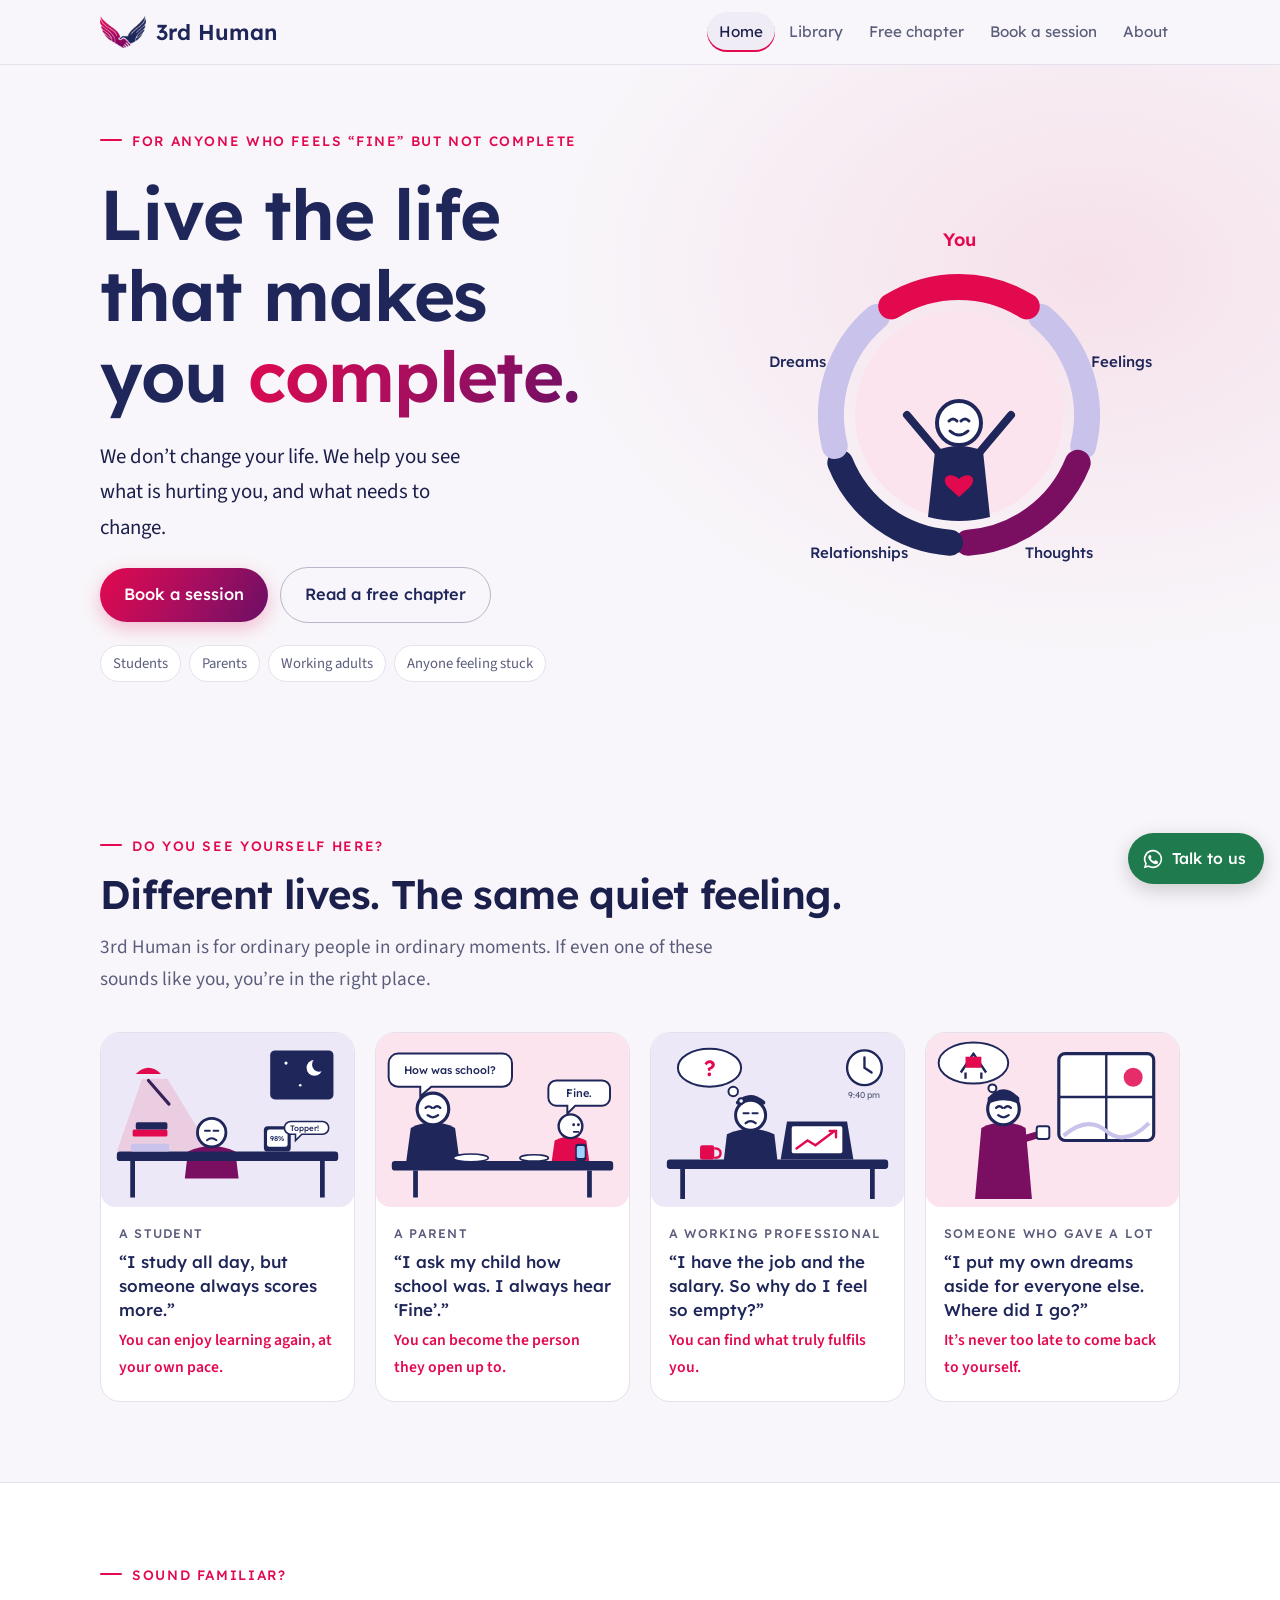
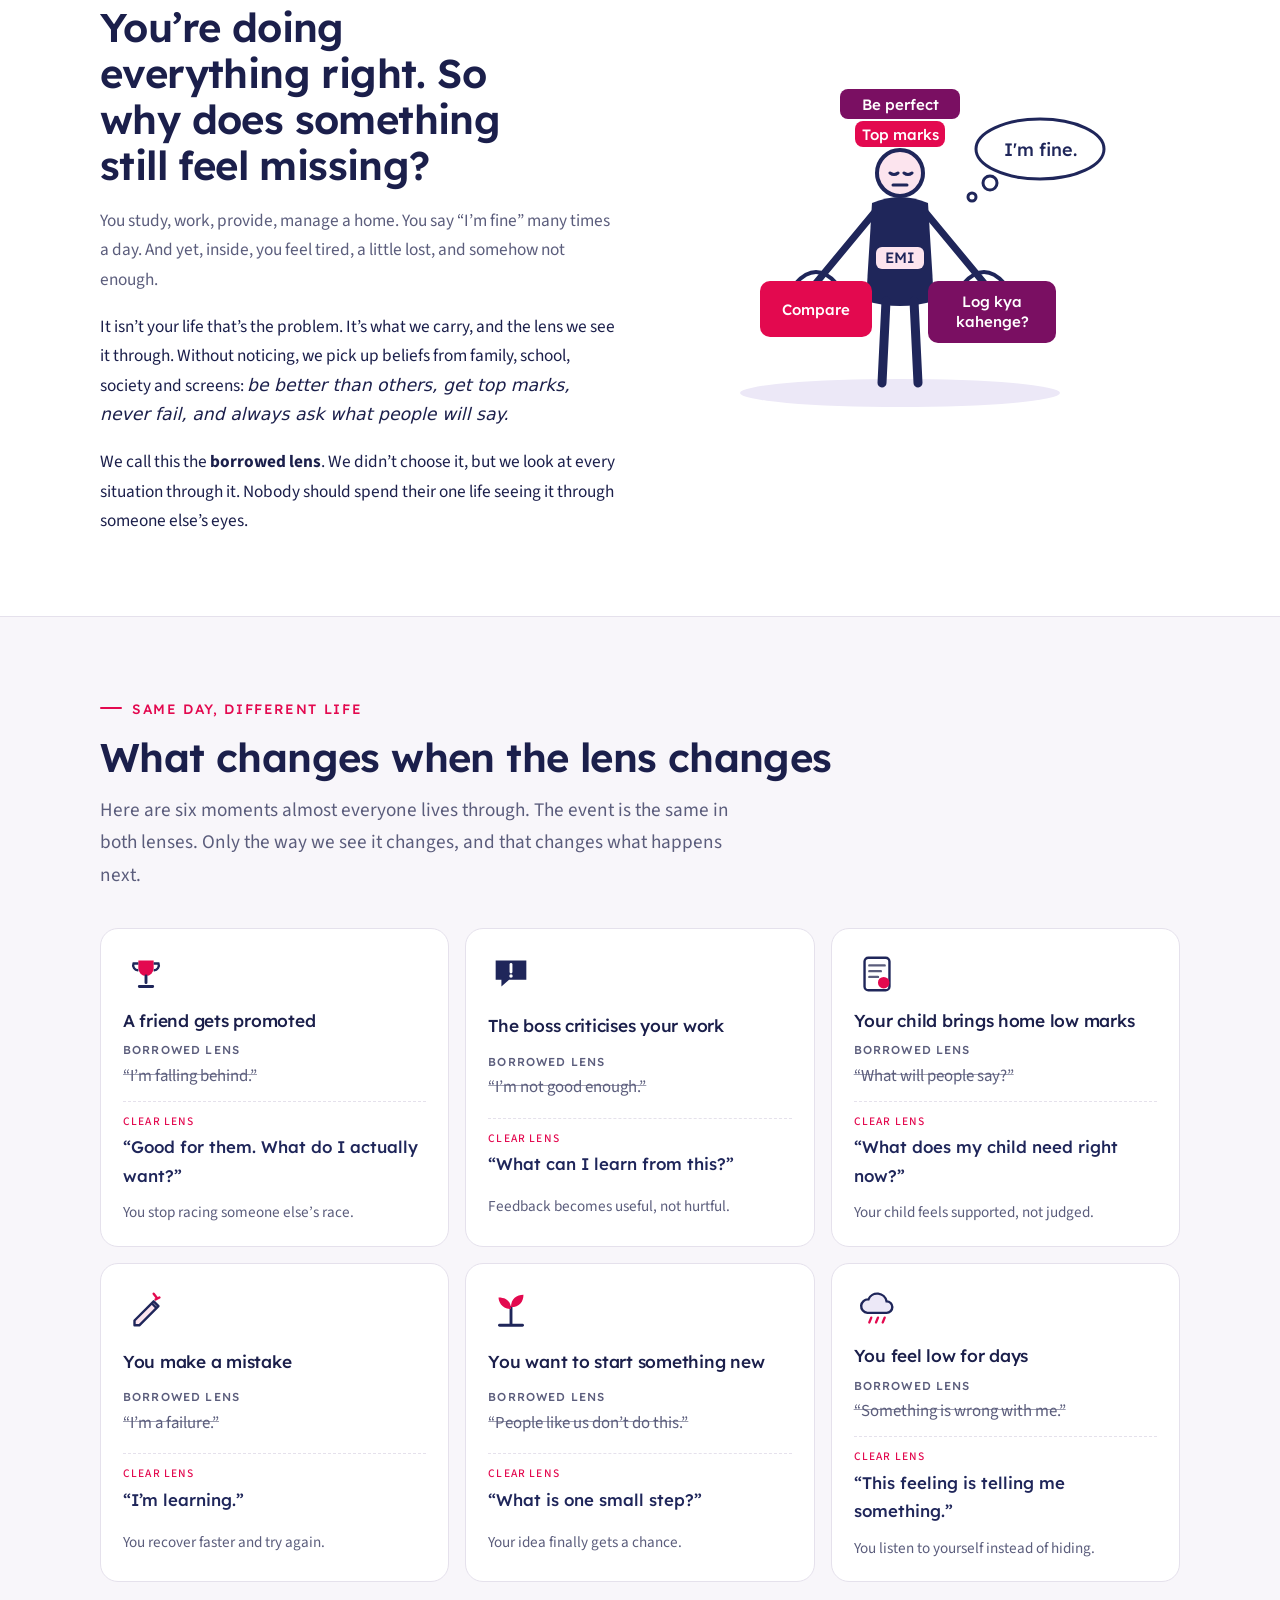
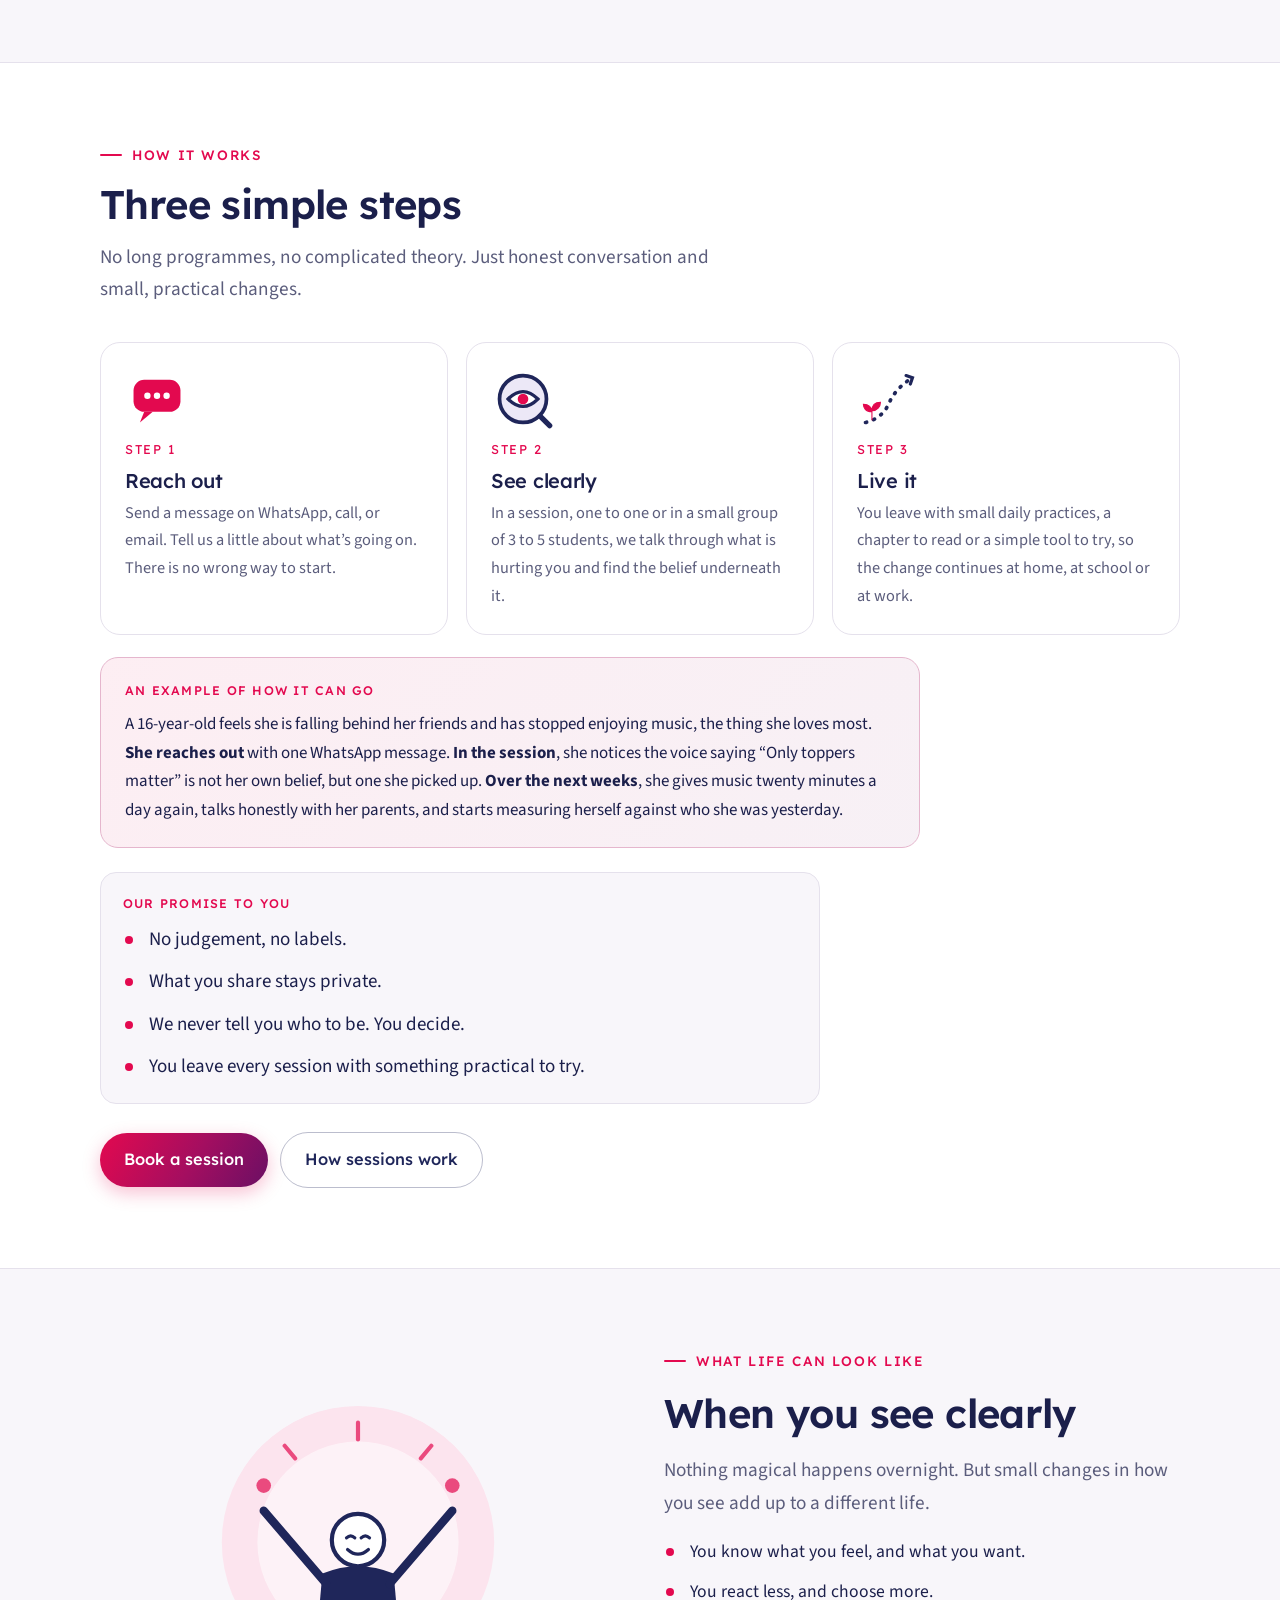
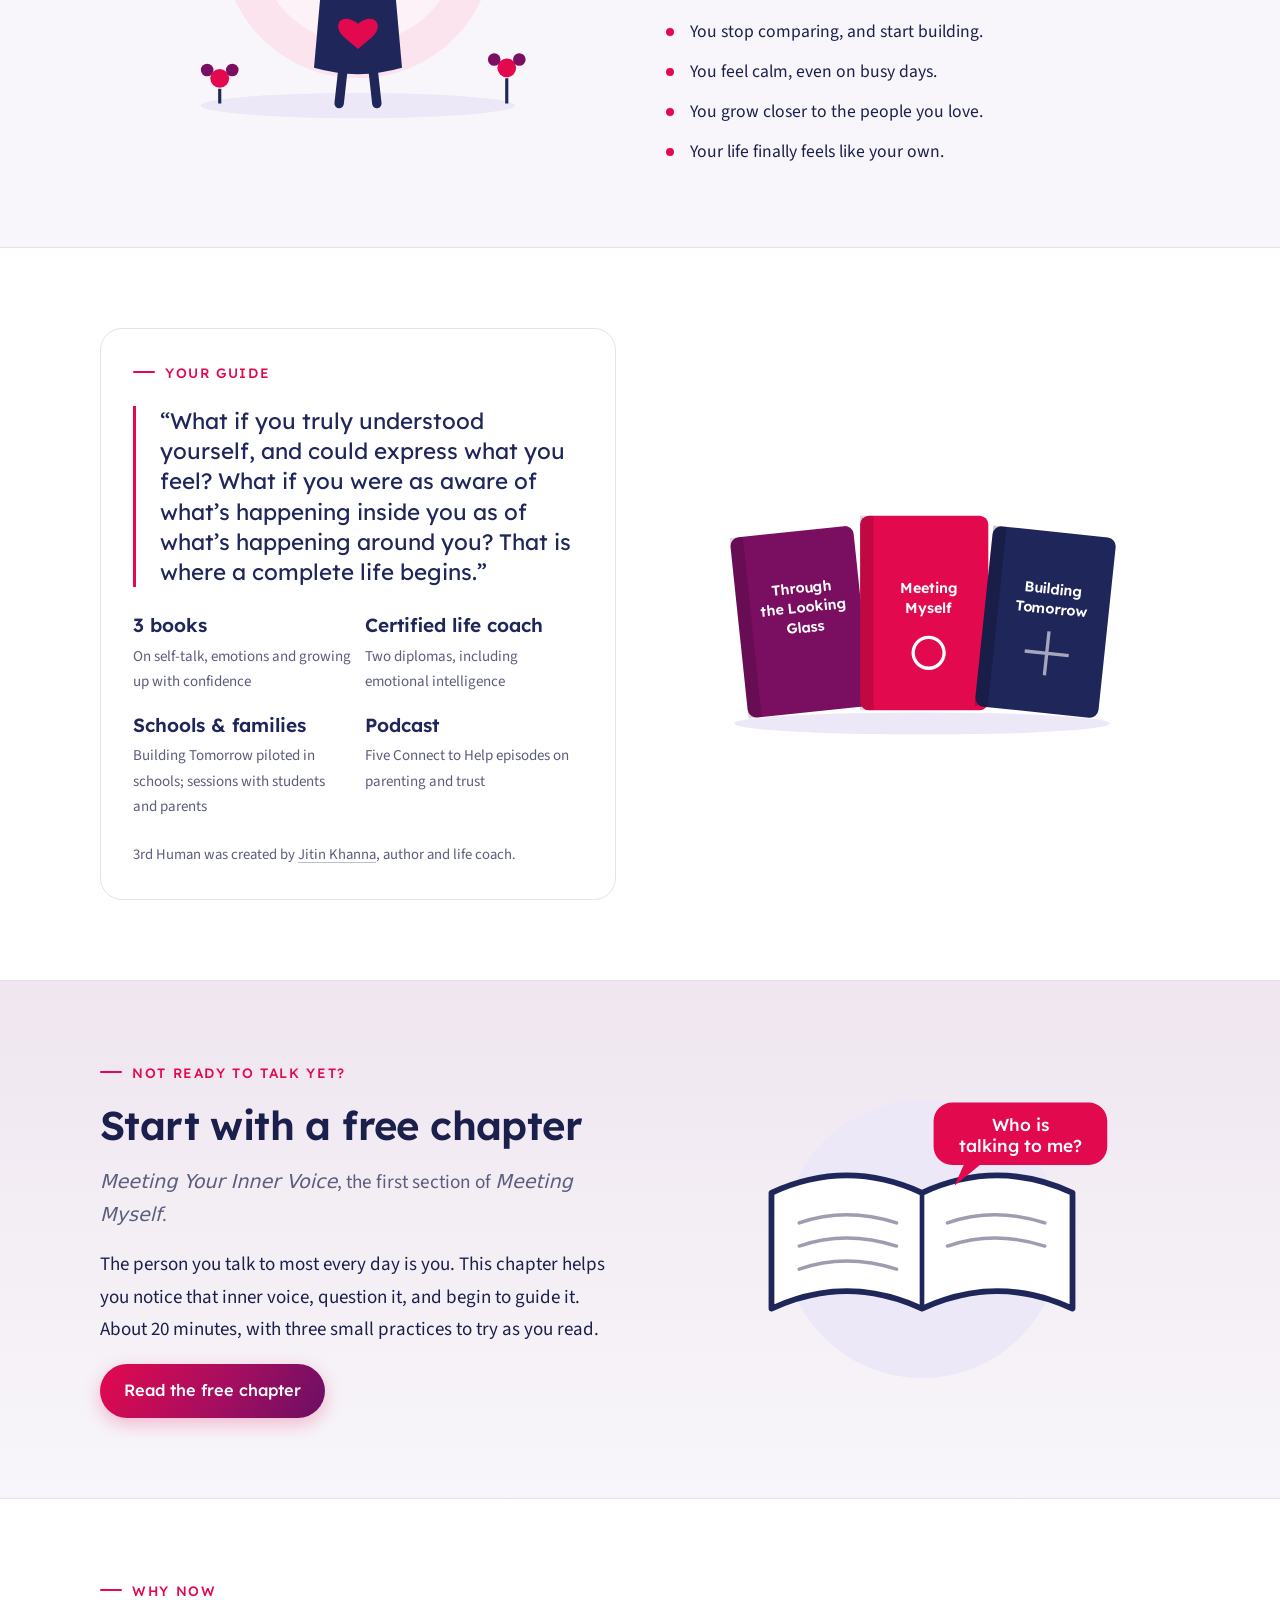
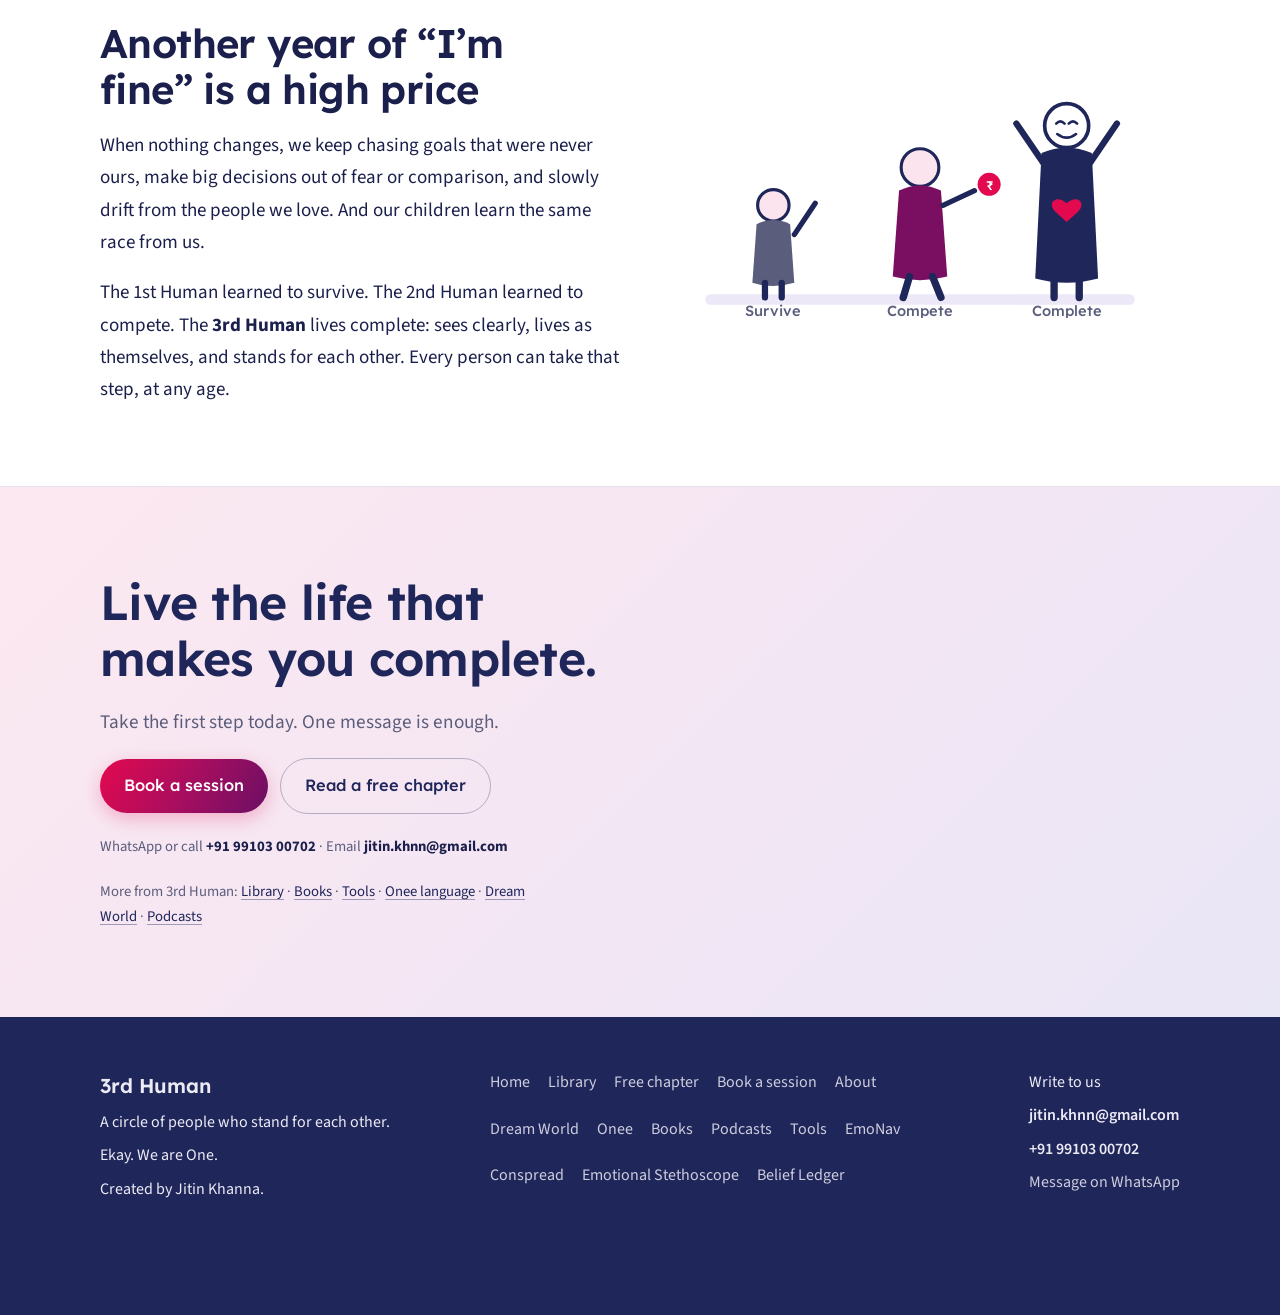
==== commit c7d11fdf: "Add illustrations, relatable scenes and positive content Home: 'complete' circle hero, 'Do you see y" ====
--- a/index.html
+++ b/index.html
@@ -7,94 +7,175 @@
 <link rel="preconnect" href="https://fonts.googleapis.com"><link rel="preconnect" href="https://fonts.gstatic.com" crossorigin><link rel="stylesheet" href="https://fonts.googleapis.com/css2?family=Lexend:wght@400;500;600&family=Noto+Sans+Devanagari:wght@500&family=Source+Sans+3:ital,wght@0,400;0,600;1,400&display=swap">
 <link rel="stylesheet" href="style.css">
 <link rel="icon" href="favicon.svg" type="image/svg+xml">
-<style>:root{--accent:var(--forest)}</style></head>
+<style>:root{--accent:var(--pink)}</style></head>
 <body>
 <header class="site"><div class="wrap"><a class="logo" href="index.html"><img class="mark" src="img/logo-mark.png" alt="" width="240" height="165"><span>3rd Human</span></a><nav class="main" aria-label="Main"><a href="index.html" aria-current="page">Home</a><a href="library.html">Library</a><a href="free-chapter.html">Free chapter</a><a href="sessions.html">Book a session</a><a href="about.html">About</a></nav></div></header>
 <main>
 <section class="sb-hero"><div class="wrap">
  <div class="stack" style="gap:22px">
+  <span class="eyebrow">For anyone who feels “fine” but not complete</span>
   <h1>Live the life that makes you <span class="grad">complete.</span></h1>
   <p class="lead">We don’t change your life. We help you see what is hurting you, and what needs to change.</p>
   <div class="row"><a class="btn" href="https://wa.me/919910300702?text=Hi%20Jitin%2C%20I%27d%20like%20to%20book%20a%20session%20with%203rd%20Human." target="_blank" rel="noopener">Book a session</a><a class="btn ghost" href="free-chapter.html">Read a free chapter</a></div>
-  <p class="small">One to one, or a small group of 3 to 5 students · WhatsApp, call or email</p>
+  <div class="who"><span>Students</span><span>Parents</span><span>Working adults</span><span>Anyone feeling stuck</span></div>
  </div>
- <svg class="lens" viewBox="0 0 420 220" role="img" aria-label="A pair of spectacles: the left lens is full of tangled lines, the right lens is clear with a rising sun">
- <g fill="none" stroke="var(--navy)" stroke-width="6" stroke-linecap="round">
-  <circle cx="110" cy="120" r="78"/><circle cx="310" cy="120" r="78"/>
-  <path d="M188 112 q22 -22 44 0"/><path d="M32 104 L6 84"/><path d="M388 104 L414 84"/>
- </g>
- <g fill="none" stroke="var(--muted)" stroke-width="3" stroke-linecap="round" opacity=".55">
-  <path d="M60 92 q20 -18 40 0 t40 0"/><path d="M52 118 q25 22 50 0 t50 0 t10 0"/><path d="M62 146 q18 -16 36 0 t36 0 t20 0"/>
-  <path d="M80 70 q30 30 10 60 t20 70" /><path d="M140 70 q-25 40 0 70 t-10 40"/>
- </g>
- <circle cx="310" cy="134" r="22" fill="var(--pink)"/>
- <g stroke="var(--pink)" stroke-width="4" stroke-linecap="round">
-  <path d="M310 96 v-12"/><path d="M282 108 l-9 -8"/><path d="M338 108 l9 -8"/><path d="M270 134 h-12"/><path d="M350 134 h12"/>
- </g>
- <path d="M246 160 h128" stroke="var(--navy)" stroke-width="4" stroke-linecap="round" opacity=".6"/>
+ <svg class="ill hero-ill" viewBox="0 -24 440 384" role="img" aria-label="A circle made of Feelings, Thoughts, Relationships and Dreams, with the last piece, You, moving into place to make it complete. A smiling person stands inside with arms open.">
+ <circle cx="220" cy="178" r="104" fill="var(--blush)"/>
+ <path d="M302.3 79.9 A128 128 0 0 1 344.2 209.0" fill="none" stroke="var(--lilac2)" stroke-width="26" stroke-linecap="round"/><path d="M338.7 225.9 A128 128 0 0 1 228.9 305.7" fill="none" stroke="var(--plum)" stroke-width="26" stroke-linecap="round"/><path d="M211.1 305.7 A128 128 0 0 1 101.3 225.9" fill="none" stroke="var(--navy)" stroke-width="26" stroke-linecap="round"/><path d="M95.8 209.0 A128 128 0 0 1 137.7 79.9" fill="none" stroke="var(--lilac2)" stroke-width="26" stroke-linecap="round"/><g class="piece" style="--dx:-0.0px;--dy:-18.0px"><path d="M152.2 69.4 A128 128 0 0 1 287.8 69.4" fill="none" stroke="var(--pink)" stroke-width="26" stroke-linecap="round"/></g>
+ <text x="382" y="130" class="seg">Feelings</text><text x="320" y="321" class="seg">Thoughts</text><text x="120" y="321" class="seg">Relationships</text><text x="58" y="130" class="seg">Dreams</text><text x="220" y="9" class="seg you">You</text>
+ <path d="M196 214 q24 -10 48 0 l7 66 q-31 8 -62 0 z" fill="var(--navy)"/>
+ <path d="M200 216 L168 178 M240 216 L272 178" stroke="var(--navy)" stroke-width="8" stroke-linecap="round"/>
+ <circle cx="220" cy="186" r="22" fill="#fff" stroke="var(--navy)" stroke-width="4"/>
+ <path d="M210 184 q4 -4 8 0 M222 184 q4 -4 8 0" fill="none" stroke="var(--navy)" stroke-width="3" stroke-linecap="round"/><path d="M211 194 q9 8 18 0" fill="none" stroke="var(--navy)" stroke-width="3" stroke-linecap="round"/>
+ <path class="beat2" d="M220 242 c-10 -9 -20 0 -10 9 l10 9 l10 -9 c10 -9 0 -18 -10 -9z" fill="var(--pink)"/>
 </svg>
 </div></section>
 
+
+<section id="you"><div class="wrap">
+ <div class="sechead"><span class="eyebrow">Do you see yourself here?</span><h2>Different lives. The same quiet feeling.</h2>
+ <p class="lead">3rd Human is for ordinary people in ordinary moments. If even one of these sounds like you, you’re in the right place.</p></div>
+ <div class="relates"><figure class="relate"><svg class="scene" viewBox="0 0 320 220" aria-hidden="true"><rect x="0" y="0" width="320" height="220" rx="18" fill="var(--lilac)"/>
+ <rect x="214" y="22" width="80" height="62" rx="6" fill="var(--navy)"/><circle cx="270" cy="44" r="10" fill="#fff"/><circle cx="276" cy="40" r="9" fill="var(--navy)"/><circle cx="234" cy="38" r="2" fill="#fff"/><circle cx="252" cy="66" r="1.6" fill="#fff"/>
+ <path d="M60 60 l26 30" stroke="var(--navy)" stroke-width="4" stroke-linecap="round"/><path d="M44 52 q16 -16 32 0 z" fill="var(--pink)"/><path d="M52 58 L20 150 H140 L84 58z" fill="var(--pink)" opacity=".12"/>
+ <path d="M110 150 q30 -14 60 0 l4 34 h-68z" fill="var(--plum)"/><circle cx="140" cy="126" r="18" fill="#fff" stroke="var(--navy)" stroke-width="3.6"/><path d="M131.6 123.6 h6.0 M142.4 123.6 h6.0" stroke="var(--navy)" stroke-width="2.6" stroke-linecap="round"/><path d="M134.0 135.6 q6.0 -4.8 12.0 0" fill="none" stroke="var(--navy)" stroke-width="2.6" stroke-linecap="round"/>
+ <rect x="20" y="150" width="280" height="12" rx="4" fill="var(--navy)"/><path d="M40 162 v46 M280 162 v46" stroke="var(--navy)" stroke-width="6"/>
+ <rect x="40" y="122" width="44" height="9" rx="2" fill="var(--pink)"/><rect x="44" y="113" width="40" height="9" rx="2" fill="var(--navy)"/><rect x="38" y="140" width="48" height="10" rx="2" fill="var(--lilac2)"/>
+ <rect x="206" y="118" width="34" height="32" rx="5" fill="var(--navy)"/><rect x="210" y="122" width="26" height="22" rx="3" fill="#fff"/><text x="223" y="137" class="lbl dark" style="font-size:9px">98%</text>
+ <path d="M240 112 h40 a8 8 0 0 1 0 16 h-26 l-8 8 v-8 h-6 a8 8 0 0 1 0 -16z" fill="#fff" stroke="var(--navy)" stroke-width="2"/><text x="258" y="124" class="lbl dark" style="font-size:10px">Topper!</text></svg><figcaption><span class="tag">A student</span><p class="said">“I study all day, but someone always scores more.”</p><p class="turn">You can enjoy learning again, at your own pace.</p></figcaption></figure><figure class="relate"><svg class="scene" viewBox="0 0 320 220" aria-hidden="true"><rect x="0" y="0" width="320" height="220" rx="18" fill="var(--blush)"/>
+ <path d="M44 120 q28 -14 56 0 l6 44 h-68z" fill="var(--navy)"/><circle cx="72" cy="96" r="20" fill="#fff" stroke="var(--navy)" stroke-width="4.0"/><path d="M62.7 94.7 q4.0 -4.0 8.0 0 M73.3 94.7 q4.0 -4.0 8.0 0" fill="none" stroke="var(--navy)" stroke-width="2.9" stroke-linecap="round"/><path d="M65.3 104.0 q6.7 5.3 13.3 0" fill="none" stroke="var(--navy)" stroke-width="2.9" stroke-linecap="round"/>
+ <path d="M226 136 q20 -10 40 0 l4 28 h-48z" fill="var(--pink)"/><circle cx="246" cy="118" r="15" fill="#fff" stroke="var(--navy)" stroke-width="3.0"/><circle cx="250.0" cy="116.0" r="1.8" fill="var(--navy)"/><circle cx="256.0" cy="116.0" r="1.8" fill="var(--navy)"/><path d="M250.0 125.0 h6.0" stroke="var(--navy)" stroke-width="2.2" stroke-linecap="round"/>
+ <rect x="20" y="162" width="280" height="12" rx="4" fill="var(--navy)"/><path d="M50 174 v34 M270 174 v34" stroke="var(--navy)" stroke-width="6"/>
+ <ellipse cx="120" cy="158" rx="22" ry="5" fill="#fff" stroke="var(--navy)" stroke-width="2"/><ellipse cx="200" cy="158" rx="18" ry="4" fill="#fff" stroke="var(--navy)" stroke-width="2"/>
+ <rect x="252" y="140" width="14" height="22" rx="3" fill="var(--navy)"/><rect x="254" y="143" width="10" height="15" rx="2" fill="#9fd3ff"/>
+ <path d="M28 26 h132 a12 12 0 0 1 12 12 v18 a12 12 0 0 1 -12 12 h-90 l-14 12 v-12 h-28 a12 12 0 0 1 -12 -12 v-18 a12 12 0 0 1 12 -12z" fill="#fff" stroke="var(--navy)" stroke-width="2.5"/><text x="94" y="52" class="lbl dark" style="font-size:14px">How was school?</text>
+ <path d="M228 60 h58 a10 10 0 0 1 10 10 v12 a10 10 0 0 1 -10 10 h-34 l-10 10 v-10 h-14 a10 10 0 0 1 -10 -10 v-12 a10 10 0 0 1 10 -10z" fill="#fff" stroke="var(--navy)" stroke-width="2.5"/><text x="257" y="81" class="lbl dark" style="font-size:14px">Fine.</text></svg><figcaption><span class="tag">A parent</span><p class="said">“I ask my child how school was. I always hear ‘Fine’.”</p><p class="turn">You can become the person they open up to.</p></figcaption></figure><figure class="relate"><svg class="scene" viewBox="0 0 320 220" aria-hidden="true"><rect x="0" y="0" width="320" height="220" rx="18" fill="var(--lilac)"/>
+ <circle cx="270" cy="44" r="22" fill="#fff" stroke="var(--navy)" stroke-width="3"/><path d="M270 44 v-13 M270 44 l9 6" stroke="var(--navy)" stroke-width="3" stroke-linecap="round"/><text x="270" y="82" class="cap" style="font-size:11px">9:40 pm</text>
+ <path d="M96 128 q30 -14 60 0 l4 34 h-68z" fill="var(--navy)"/><circle cx="126" cy="104" r="19" fill="#fff" stroke="var(--navy)" stroke-width="3.8"/><path d="M117.1 101.5 h6.3 M128.5 101.5 h6.3" stroke="var(--navy)" stroke-width="2.8" stroke-linecap="round"/><path d="M119.7 114.1 q6.3 -5.1 12.7 0" fill="none" stroke="var(--navy)" stroke-width="2.8" stroke-linecap="round"/><path d="M110 88 q16 -14 32 0" fill="none" stroke="var(--navy)" stroke-width="5" stroke-linecap="round"/>
+ <rect x="20" y="160" width="280" height="12" rx="4" fill="var(--navy)"/><path d="M40 172 v38 M280 172 v38" stroke="var(--navy)" stroke-width="6"/>
+ <path d="M172 112 h76 l8 48 h-92z" fill="var(--navy)"/><rect x="178" y="118" width="64" height="34" rx="2" fill="#fff"/><path d="M184 146 l14 -10 10 6 24 -18" fill="none" stroke="var(--pink)" stroke-width="3" stroke-linecap="round"/><path d="M226 124 h8 v8" fill="none" stroke="var(--pink)" stroke-width="3" stroke-linecap="round"/>
+ <rect x="62" y="142" width="18" height="18" rx="3" fill="var(--pink)"/><path d="M80 146 q8 0 8 6 t-8 6" fill="none" stroke="var(--pink)" stroke-width="3"/>
+ <ellipse cx="74" cy="44" rx="40" ry="24" fill="#fff" stroke="var(--navy)" stroke-width="2.5"/><circle cx="104" cy="74" r="6" fill="#fff" stroke="var(--navy)" stroke-width="2.5"/><circle cx="114" cy="86" r="3.5" fill="#fff" stroke="var(--navy)" stroke-width="2.5"/><text x="74" y="54" class="lbl" style="fill:var(--pink);font-size:28px;font-weight:600">?</text></svg><figcaption><span class="tag">A working professional</span><p class="said">“I have the job and the salary. So why do I feel so empty?”</p><p class="turn">You can find what truly fulfils you.</p></figcaption></figure><figure class="relate"><svg class="scene" viewBox="0 0 320 220" aria-hidden="true"><rect x="0" y="0" width="320" height="220" rx="18" fill="var(--blush)"/>
+ <rect x="168" y="26" width="120" height="110" rx="8" fill="#fff" stroke="var(--navy)" stroke-width="4"/><path d="M228 26 v110 M168 81 h120" stroke="var(--navy)" stroke-width="3"/><circle cx="262" cy="56" r="12" fill="var(--pink)" opacity=".85"/><path d="M174 130 q30 -26 54 -6 t54 -10" fill="none" stroke="var(--lilac2)" stroke-width="5"/>
+ <path d="M70 120 q28 -14 56 0 l8 90 h-72z" fill="var(--plum)"/><circle cx="98" cy="96" r="20" fill="#fff" stroke="var(--navy)" stroke-width="4.0"/><path d="M88.7 94.7 q4.0 -4.0 8.0 0 M99.3 94.7 q4.0 -4.0 8.0 0" fill="none" stroke="var(--navy)" stroke-width="2.9" stroke-linecap="round"/><path d="M91.3 104.0 q6.7 5.3 13.3 0" fill="none" stroke="var(--navy)" stroke-width="2.9" stroke-linecap="round"/><path d="M78 82 q20 -22 40 0 v8 q-20 -10 -40 0z" fill="var(--navy)"/>
+ <path d="M124 134 l20 -6" stroke="var(--plum)" stroke-width="9" stroke-linecap="round"/><rect x="140" y="118" width="16" height="16" rx="3" fill="#fff" stroke="var(--navy)" stroke-width="2.5"/>
+ <ellipse cx="60" cy="38" rx="44" ry="26" fill="#fff" stroke="var(--navy)" stroke-width="2.5"/><circle cx="84" cy="70" r="5" fill="#fff" stroke="var(--navy)" stroke-width="2.5"/>
+ <path d="M44 50 l16 -24 16 24" fill="none" stroke="var(--navy)" stroke-width="3" stroke-linejoin="round"/><path d="M50 50 v8 M70 50 v8" stroke="var(--navy)" stroke-width="3"/><rect x="50" y="30" width="20" height="14" fill="var(--pink)"/></svg><figcaption><span class="tag">Someone who gave a lot</span><p class="said">“I put my own dreams aside for everyone else. Where did I go?”</p><p class="turn">It’s never too late to come back to yourself.</p></figcaption></figure></div>
+</div></section>
 <section class="band"><div class="wrap sb-problem">
  <div class="stack">
   <span class="eyebrow">Sound familiar?</span>
   <h2>You’re doing everything right. So why does something still feel missing?</h2>
   <p class="lead">You study, work, provide, manage a home. You say “I’m fine” many times a day. And yet, inside, you feel tired, a little lost, and somehow not enough.</p>
+  <p>It isn’t your life that’s the problem. It’s what we carry, and the lens we see it through. Without noticing, we pick up beliefs from family, school, society and screens: <i>be better than others, get top marks, never fail, and always ask what people will say.</i></p>
+  <p>We call this the <b>borrowed lens</b>. We didn’t choose it, but we look at every situation through it. Nobody should spend their one life seeing it through someone else’s eyes.</p>
  </div>
- <div class="stack">
-  <p>It isn’t your life that’s the problem. It’s the lens you see it through.</p>
-  <p>Without noticing, we all wear a <b>borrowed lens</b>, handed to us by family, school, society and screens. It whispers: <i>“Be better than others.” “What will people say?” “A mistake means you’ve failed.”</i></p>
-  <p>Nobody should spend their one life seeing it through someone else’s eyes.</p>
- </div>
+ <svg class="ill" viewBox="0 0 440 340" role="img" aria-label="A tired person carrying bags labelled Compare and What will people say, a box labelled Be perfect on their head, thinking I'm fine">
+ <ellipse cx="200" cy="314" rx="160" ry="14" fill="var(--lilac)"/>
+ <rect x="140" y="10" width="120" height="30" rx="8" fill="var(--plum)"/><text x="200" y="31" class="lbl">Be perfect</text>
+ <rect x="155" y="42" width="90" height="26" rx="8" fill="var(--pink)"/><text x="200" y="61" class="lbl">Top marks</text>
+ <circle cx="200" cy="94" r="23" fill="var(--blush)" stroke="var(--navy)" stroke-width="4"/>
+ <path d="M190 94 q4 3 8 0 M204 94 q4 3 8 0 M193 106 h14" fill="none" stroke="var(--navy)" stroke-width="3" stroke-linecap="round"/>
+ <path d="M172 124 q28 -12 56 0 l6 98 q-34 10 -68 0 z" fill="var(--navy)"/>
+ <path d="M186 222 l-4 82 M214 222 l4 82" stroke="var(--navy)" stroke-width="9" stroke-linecap="round"/>
+ <path d="M174 134 l-58 70 M226 134 l58 70" stroke="var(--navy)" stroke-width="7" stroke-linecap="round"/>
+ <path d="M96 204 q20 -22 40 0" fill="none" stroke="var(--navy)" stroke-width="4"/>
+ <rect x="60" y="202" width="112" height="56" rx="10" fill="var(--pink)"/><text x="116" y="236" class="lbl">Compare</text>
+ <path d="M264 204 q20 -22 40 0" fill="none" stroke="var(--navy)" stroke-width="4"/>
+ <rect x="228" y="202" width="128" height="62" rx="10" fill="var(--plum)"/><text x="292" y="228" class="lbl">Log kya</text><text x="292" y="248" class="lbl">kahenge?</text>
+ <rect x="176" y="168" width="48" height="22" rx="6" fill="var(--blush)"/><text x="200" y="184" class="lbl dark">EMI</text>
+ <ellipse cx="340" cy="70" rx="64" ry="30" fill="#fff" stroke="var(--navy)" stroke-width="3"/><text x="340" y="77" class="lbl dark big">I'm fine.</text>
+ <circle cx="290" cy="104" r="7" fill="#fff" stroke="var(--navy)" stroke-width="3"/><circle cx="272" cy="118" r="4" fill="#fff" stroke="var(--navy)" stroke-width="3"/>
+</svg>
 </div></section>
 
 <section><div class="wrap">
- <div class="sechead"><span class="eyebrow">Same day, different life</span><h2>What changes when the lens changes</h2><p class="lead">Nothing outside you has to change first. Find your own row.</p></div>
- <div class="lenses"><div class="lrow"><h3>A friend gets promoted</h3><p class="old"><span class="tag">Borrowed lens</span><s>“I’m falling behind.”</s></p><p class="new"><span class="tag">Clear lens</span>“What do I actually want?”</p></div><div class="lrow"><h3>The boss criticises your work</h3><p class="old"><span class="tag">Borrowed lens</span><s>“I’m not good enough.”</s></p><p class="new"><span class="tag">Clear lens</span>“What can I learn from this?”</p></div><div class="lrow"><h3>Your child scores low</h3><p class="old"><span class="tag">Borrowed lens</span><s>“What will people say?”</s></p><p class="new"><span class="tag">Clear lens</span>“What does my child need right now?”</p></div><div class="lrow"><h3>You make a mistake</h3><p class="old"><span class="tag">Borrowed lens</span><s>“I’m a failure.”</s></p><p class="new"><span class="tag">Clear lens</span>“I’m learning.”</p></div><div class="lrow"><h3>You want to start something new</h3><p class="old"><span class="tag">Borrowed lens</span><s>“People like us don’t do this.”</s></p><p class="new"><span class="tag">Clear lens</span>“What is one small step?”</p></div><div class="lrow"><h3>You feel low for days</h3><p class="old"><span class="tag">Borrowed lens</span><s>“Something is wrong with me.”</s></p><p class="new"><span class="tag">Clear lens</span>“This feeling is telling me something.”</p></div></div>
+ <div class="sechead"><span class="eyebrow">Same day, different life</span><h2>What changes when the lens changes</h2>
+ <p class="lead">Here are six moments almost everyone lives through. The event is the same in both lenses. Only the way we see it changes, and that changes what happens next.</p></div>
+ <div class="lenses"><div class="lrow"><svg class="ic" viewBox="0 0 48 48" aria-hidden="true"><path d="M16 10h16v8a8 8 0 0 1-16 0z" fill="var(--pink)"/><path d="M16 13h-5a5 5 0 0 0 5 7M32 13h5a5 5 0 0 1-5 7" fill="none" stroke="var(--navy)" stroke-width="2.5"/><path d="M24 26v7M17 37h14" stroke="var(--navy)" stroke-width="3" stroke-linecap="round"/></svg><h3>A friend gets promoted</h3><p class="old"><span class="tag">Borrowed lens</span><s>“I’m falling behind.”</s></p><p class="new"><span class="tag">Clear lens</span>“Good for them. What do I actually want?”</p><p class="why">You stop racing someone else’s race.</p></div><div class="lrow"><svg class="ic" viewBox="0 0 48 48" aria-hidden="true"><path d="M8 10h32v20H22l-8 7v-7H8z" fill="var(--navy)"/><path d="M24 14v8" stroke="#fff" stroke-width="3" stroke-linecap="round"/><circle cx="24" cy="26" r="1.8" fill="#fff"/></svg><h3>The boss criticises your work</h3><p class="old"><span class="tag">Borrowed lens</span><s>“I’m not good enough.”</s></p><p class="new"><span class="tag">Clear lens</span>“What can I learn from this?”</p><p class="why">Feedback becomes useful, not hurtful.</p></div><div class="lrow"><svg class="ic" viewBox="0 0 48 48" aria-hidden="true"><rect x="11" y="7" width="26" height="34" rx="4" fill="#fff" stroke="var(--navy)" stroke-width="2.5"/><path d="M16 15h16M16 21h12M16 27h9" stroke="var(--muted)" stroke-width="2.5" stroke-linecap="round"/><circle cx="31" cy="33" r="6" fill="var(--pink)"/></svg><h3>Your child brings home low marks</h3><p class="old"><span class="tag">Borrowed lens</span><s>“What will people say?”</s></p><p class="new"><span class="tag">Clear lens</span>“What does my child need right now?”</p><p class="why">Your child feels supported, not judged.</p></div><div class="lrow"><svg class="ic" viewBox="0 0 48 48" aria-hidden="true"><path d="M12 36l20-20 5 5-20 20H12z" fill="var(--blush)" stroke="var(--navy)" stroke-width="2.5" stroke-linejoin="round"/><path d="M30 18l5 5" stroke="var(--navy)" stroke-width="2.5"/><path d="M32 8l3 4M38 12l-4 2" stroke="var(--pink)" stroke-width="2.5" stroke-linecap="round"/></svg><h3>You make a mistake</h3><p class="old"><span class="tag">Borrowed lens</span><s>“I’m a failure.”</s></p><p class="new"><span class="tag">Clear lens</span>“I’m learning.”</p><p class="why">You recover faster and try again.</p></div><div class="lrow"><svg class="ic" viewBox="0 0 48 48" aria-hidden="true"><path d="M24 40V22" stroke="var(--navy)" stroke-width="3" stroke-linecap="round"/><path d="M24 24c-10 0-13-8-13-12 8 0 13 4 13 12zM24 22c0-9 6-13 13-13 0 7-4 13-13 13z" fill="var(--pink)"/><path d="M12 41h24" stroke="var(--navy)" stroke-width="3" stroke-linecap="round"/></svg><h3>You want to start something new</h3><p class="old"><span class="tag">Borrowed lens</span><s>“People like us don’t do this.”</s></p><p class="new"><span class="tag">Clear lens</span>“What is one small step?”</p><p class="why">Your idea finally gets a chance.</p></div><div class="lrow"><svg class="ic" viewBox="0 0 48 48" aria-hidden="true"><path d="M14 28a7 7 0 0 1 1-14 10 10 0 0 1 19 2 6 6 0 0 1 0 12z" fill="var(--lilac)" stroke="var(--navy)" stroke-width="2.5"/><path d="M18 33l-2 5M25 33l-2 5M32 33l-2 5" stroke="var(--pink)" stroke-width="2.5" stroke-linecap="round"/></svg><h3>You feel low for days</h3><p class="old"><span class="tag">Borrowed lens</span><s>“Something is wrong with me.”</s></p><p class="new"><span class="tag">Clear lens</span>“This feeling is telling me something.”</p><p class="why">You listen to yourself instead of hiding.</p></div></div>
 </div></section>
 
 <section class="band"><div class="wrap">
- <div class="sechead"><span class="eyebrow">How it works</span><h2>Three simple steps</h2></div>
- <ol class="steps sb-steps">
-  <li><div><b>Reach out</b><span>Send a message on WhatsApp, call, or email. Tell us a little about what’s going on.</span></div></li>
-  <li><div><b>See clearly</b><span>In a session, one to one or in a small group of 3 to 5 students, we find what is hurting you and what needs to change.</span></div></li>
-  <li><div><b>Live it</b><span>Small daily practices, books and simple tools help you live the change, one step at a time.</span></div></li>
- </ol>
+ <div class="sechead"><span class="eyebrow">How it works</span><h2>Three simple steps</h2><p class="lead">No long programmes, no complicated theory. Just honest conversation and small, practical changes.</p></div>
+ <div class="steps3">
+  <div class="st"><svg class="ic" viewBox="0 0 60 60" aria-hidden="true"><rect x="8" y="12" width="44" height="30" rx="10" fill="var(--pink)"/><path d="M18 42l-4 10 12-10" fill="var(--pink)"/><circle cx="21" cy="27" r="3" fill="#fff"/><circle cx="30" cy="27" r="3" fill="#fff"/><circle cx="39" cy="27" r="3" fill="#fff"/></svg><span class="num">Step 1</span><h3>Reach out</h3><p>Send a message on WhatsApp, call, or email. Tell us a little about what’s going on. There is no wrong way to start.</p></div>
+  <div class="st"><svg class="ic" viewBox="0 0 60 60" aria-hidden="true"><circle cx="30" cy="30" r="22" fill="var(--lilac)" stroke="var(--navy)" stroke-width="3.5"/><path d="M16 30q14-14 28 0q-14 14-28 0z" fill="#fff" stroke="var(--navy)" stroke-width="3"/><circle cx="30" cy="30" r="5" fill="var(--pink)"/><path d="M46 46l9 9" stroke="var(--navy)" stroke-width="5" stroke-linecap="round"/></svg><span class="num">Step 2</span><h3>See clearly</h3><p>In a session, one to one or in a small group of 3 to 5 students, we talk through what is hurting you and find the belief underneath it.</p></div>
+  <div class="st"><svg class="ic" viewBox="0 0 60 60" aria-hidden="true"><path d="M8 52q16-4 22-18t22-24" fill="none" stroke="var(--navy)" stroke-width="3.5" stroke-dasharray="1 7" stroke-linecap="round"/><path d="M46 8l6 2-2 6" fill="none" stroke="var(--navy)" stroke-width="3" stroke-linecap="round"/><path d="M14 50V40M14 42c-6 0-8-4-8-7 5 0 8 3 8 7zM14 41c0-5 3-8 8-8 0 4-3 8-8 8z" fill="var(--pink)" stroke="var(--pink)" stroke-width="1"/></svg><span class="num">Step 3</span><h3>Live it</h3><p>You leave with small daily practices, a chapter to read or a simple tool to try, so the change continues at home, at school or at work.</p></div>
+ </div>
+ <div class="example">
+  <span class="tag">An example of how it can go</span>
+  <p>A 16-year-old feels she is falling behind her friends and has stopped enjoying music, the thing she loves most. <b>She reaches out</b> with one WhatsApp message. <b>In the session</b>, she notices the voice saying “Only toppers matter” is not her own belief, but one she picked up. <b>Over the next weeks</b>, she gives music twenty minutes a day again, talks honestly with her parents, and starts measuring herself against who she was yesterday.</p>
+ </div>
  <div class="promises"><span class="tag">Our promise to you</span><ul class="ticks"><li>No judgement, no labels.</li><li>What you share stays private.</li><li>We never tell you who to be. You decide.</li><li>You leave every session with something practical to try.</li></ul></div>
- <div class="row" style="margin-top:28px"><a class="btn" href="https://wa.me/919910300702?text=Hi%20Jitin%2C%20I%27d%20like%20to%20book%20a%20session%20with%203rd%20Human." target="_blank" rel="noopener">Book a session</a></div>
+ <div class="row" style="margin-top:28px"><a class="btn" href="https://wa.me/919910300702?text=Hi%20Jitin%2C%20I%27d%20like%20to%20book%20a%20session%20with%203rd%20Human." target="_blank" rel="noopener">Book a session</a><a class="btn ghost" href="sessions.html">How sessions work</a></div>
 </div></section>
 
 <section><div class="wrap split">
+ <svg class="ill" viewBox="0 0 420 330" role="img" aria-label="A person standing tall with arms open and a glowing heart, flowers growing around them">
+ <circle cx="210" cy="150" r="130" fill="var(--blush)"/><circle class="glow" cx="210" cy="150" r="96" fill="#fff" opacity=".55"/>
+ <ellipse cx="210" cy="306" rx="150" ry="12" fill="var(--lilac)"/>
+ <path d="M176 180 q34 -14 68 0 l8 90 q-42 12 -84 0 z" fill="var(--navy)"/>
+ <path d="M196 268 l-4 36 M224 268 l4 36" stroke="var(--navy)" stroke-width="9" stroke-linecap="round"/>
+ <path d="M180 190 L120 120 M240 190 L300 120" stroke="var(--navy)" stroke-width="8" stroke-linecap="round"/>
+ <circle cx="210" cy="148" r="25" fill="#fff" stroke="var(--navy)" stroke-width="4"/>
+ <path d="M199 146 q4 -4 8 0 M213 146 q4 -4 8 0" fill="none" stroke="var(--navy)" stroke-width="3" stroke-linecap="round"/><path d="M200 157 q10 9 20 0" fill="none" stroke="var(--navy)" stroke-width="3" stroke-linecap="round"/>
+ <path class="beat" d="M210 228 c-14 -12 -26 0 -14 12 l14 12 l14 -12 c12 -12 0 -24 -14 -12z" fill="var(--pink)"/>
+ <g fill="var(--pink)"><circle cx="78" cy="280" r="9"/><circle cx="352" cy="270" r="9"/><circle cx="120" cy="96" r="7" opacity=".7"/><circle cx="300" cy="96" r="7" opacity=".7"/></g>
+ <g fill="var(--plum)"><circle cx="66" cy="272" r="6"/><circle cx="90" cy="272" r="6"/><circle cx="340" cy="262" r="6"/><circle cx="364" cy="262" r="6"/></g>
+ <path d="M78 290 v14 M352 280 v24" stroke="var(--navy)" stroke-width="3"/>
+ <g stroke="var(--pink)" stroke-width="4" stroke-linecap="round" opacity=".7"><path d="M210 52 v-16"/><path d="M150 70 l-10 -12"/><path d="M270 70 l10 -12"/></g>
+</svg>
  <div class="stack"><span class="eyebrow">What life can look like</span><h2>When you see clearly</h2>
+ <p class="lead">Nothing magical happens overnight. But small changes in how you see add up to a different life.</p>
  <ul class="ticks sb-success"><li>You know what you feel, and what you want.</li><li>You react less, and choose more.</li><li>You stop comparing, and start building.</li><li>You feel calm, even on busy days.</li><li>You grow closer to the people you love.</li><li>Your life finally feels like your own.</li></ul></div>
+</div></section>
+
+<section class="band"><div class="wrap split">
  <div class="sb-guide stack">
-  <p class="quote" style="transform:none">“Most of us were taught how to earn a living. Nobody taught us how to understand ourselves. If you feel fine on the outside and lost on the inside, you are not the only one.”</p>
+  <span class="eyebrow">Your guide</span>
+  <p class="quote" style="transform:none">“What if you truly understood yourself, and could express what you feel? What if you were as aware of what’s happening inside you as of what’s happening around you? That is where a complete life begins.”</p>
   <div class="creds">
-   <div><b>3 books</b><span>Through the Looking Glass, Meeting Myself, Building Tomorrow</span></div>
+   <div><b>3 books</b><span>On self-talk, emotions and growing up with confidence</span></div>
    <div><b>Certified life coach</b><span>Two diplomas, including emotional intelligence</span></div>
    <div><b>Schools &amp; families</b><span>Building Tomorrow piloted in schools; sessions with students and parents</span></div>
    <div><b>Podcast</b><span>Five Connect to Help episodes on parenting and trust</span></div>
   </div>
   <p class="small">3rd Human was created by <a href="about.html">Jitin Khanna</a>, author and life coach.</p>
  </div>
+ <a class="booklink" href="books.html" aria-label="See the three books"><svg class="ill books" viewBox="0 0 380 230" role="img" aria-label="Three books by Jitin Khanna: Through the Looking Glass, Meeting Myself and Building Tomorrow">
+ <ellipse cx="190" cy="214" rx="170" ry="10" fill="var(--lilac)"/>
+ <g transform="rotate(-6 80 120)"><rect x="24" y="40" width="112" height="164" rx="8" fill="var(--plum)"/><rect x="24" y="40" width="12" height="164" fill="#000" opacity=".15"/><text x="84" y="96" class="bk">Through</text><text x="84" y="114" class="bk">the Looking</text><text x="84" y="132" class="bk">Glass</text></g>
+ <rect x="134" y="26" width="116" height="176" rx="8" fill="var(--pink)"/><rect x="134" y="26" width="12" height="176" fill="#000" opacity=".15"/><text x="196" y="96" class="bk">Meeting</text><text x="196" y="114" class="bk">Myself</text><circle cx="196" cy="150" r="14" fill="none" stroke="#fff" stroke-width="3"/>
+ <g transform="rotate(6 300 120)"><rect x="246" y="40" width="112" height="164" rx="8" fill="var(--navy)"/><rect x="246" y="40" width="12" height="164" fill="#000" opacity=".2"/><text x="306" y="96" class="bk">Building</text><text x="306" y="114" class="bk">Tomorrow</text><path d="M286 150 h40 M306 130 v40" stroke="#fff" stroke-width="3" opacity=".6"/></g>
+</svg></a>
 </div></section>
 
 <section class="gift"><div class="wrap split">
  <div class="stack"><span class="eyebrow">Not ready to talk yet?</span><h2>Start with a free chapter</h2>
- <p class="lead"><i>Meeting Your Inner Voice</i>, the first section of <i>Meeting Myself</i>. About 20 minutes, with three small practices to try as you read.</p>
+ <p class="lead"><i>Meeting Your Inner Voice</i>, the first section of <i>Meeting Myself</i>.</p>
+ <p>The person you talk to most every day is you. This chapter helps you notice that inner voice, question it, and begin to guide it. About 20 minutes, with three small practices to try as you read.</p>
  <div class="row"><a class="btn" href="free-chapter.html">Read the free chapter</a></div></div>
- <blockquote class="quote">“The first thought is not always correct.”<cite>Meeting Myself</cite></blockquote>
+ <svg class="ill" viewBox="0 0 380 280" role="img" aria-label="An open book with a speech bubble rising from it">
+ <circle cx="190" cy="140" r="120" fill="var(--lilac)"/>
+ <path d="M60 200 q65 -30 130 0 q65 -30 130 0 v-100 q-65 -30 -130 0 q-65 -30 -130 0 z" fill="#fff" stroke="var(--navy)" stroke-width="5" stroke-linejoin="round"/>
+ <path d="M190 100 v100" stroke="var(--navy)" stroke-width="4"/>
+ <path d="M84 126 q40 -14 84 0 M84 146 q40 -14 84 0 M84 166 q40 -14 84 0 M212 126 q40 -14 84 0 M212 146 q40 -14 84 0" fill="none" stroke="var(--muted)" stroke-width="3" stroke-linecap="round" opacity=".6"/>
+ <rect x="200" y="22" width="150" height="54" rx="16" fill="var(--pink)"/><path d="M226 76 l-8 18 22 -18" fill="var(--pink)"/>
+ <text x="275" y="47" class="lbl">Who is</text><text x="275" y="65" class="lbl">talking to me?</text>
+</svg>
 </div></section>
 
 <section class="band"><div class="wrap sb-stakes">
  <div class="stack"><span class="eyebrow">Why now</span><h2>Another year of “I’m fine” is a high price</h2>
  <p>When nothing changes, we keep chasing goals that were never ours, make big decisions out of fear or comparison, and slowly drift from the people we love. And our children learn the same race from us.</p>
- <p>It doesn’t have to be that way. Every person can learn to see clearly, at any age.</p></div>
- <div class="humans">
-  <div style="--c:var(--sun)"><b>The 1st Human learned to survive.</b></div>
-  <div style="--c:var(--blue)"><b>The 2nd Human learned to compete.</b><span>Busy, comparing, never quite enough.</span></div>
-  <div style="--c:var(--forest)"><b>The 3rd Human lives complete.</b><span>Sees clearly, lives as themselves, and stands for each other.</span></div>
- </div>
+ <p>The 1st Human learned to survive. The 2nd Human learned to compete. The <b>3rd Human</b> lives complete: sees clearly, lives as themselves, and stands for each other. Every person can take that step, at any age.</p></div>
+ <svg class="ill" viewBox="0 0 420 240" role="img" aria-label="Three figures growing taller: the first carries a stick, the second chases a coin, the third stands with arms open and a heart">
+ <path d="M10 222 H410" stroke="var(--lilac)" stroke-width="10" stroke-linecap="round"/>
+ <g><circle cx="70" cy="132" r="15" fill="var(--blush)" stroke="var(--navy)" stroke-width="3"/><path d="M54 150 q16 -8 32 0 l4 56 q-20 6 -40 0z" fill="var(--muted)"/><path d="M62 206 v14 M78 206 v14" stroke="var(--navy)" stroke-width="6" stroke-linecap="round"/><path d="M90 160 l20 -30" stroke="var(--navy)" stroke-width="5" stroke-linecap="round"/></g>
+ <g><circle cx="210" cy="96" r="18" fill="var(--blush)" stroke="var(--navy)" stroke-width="3"/><path d="M190 118 q20 -10 40 0 l6 82 q-26 7 -52 0z" fill="var(--plum)"/><path d="M200 200 l-6 20 M222 200 l8 20" stroke="var(--navy)" stroke-width="7" stroke-linecap="round"/><path d="M232 132 l30 -14" stroke="var(--navy)" stroke-width="5" stroke-linecap="round"/><circle cx="276" cy="112" r="11" fill="var(--pink)"/><text x="276" y="117" class="lbl" style="font-size:12px">₹</text></g>
+ <g><circle cx="350" cy="56" r="21" fill="#fff" stroke="var(--navy)" stroke-width="3.5"/><path d="M340 54 q4 -4 8 0 M352 54 q4 -4 8 0 M341 64 q9 7 18 0" fill="none" stroke="var(--navy)" stroke-width="2.5" stroke-linecap="round"/><path d="M326 82 q24 -10 48 0 l6 120 q-30 8 -60 0z" fill="var(--navy)"/><path d="M328 92 l-26 -38 M372 92 l26 -38" stroke="var(--navy)" stroke-width="6" stroke-linecap="round"/><path d="M350 130 c-10 -9 -20 0 -10 9 l10 9 l10 -9 c10 -9 0 -18 -10 -9z" fill="var(--pink)"/><path d="M338 202 v18 M362 202 v18" stroke="var(--navy)" stroke-width="7" stroke-linecap="round"/></g>
+ <text x="70" y="238" class="cap">Survive</text><text x="210" y="238" class="cap">Compete</text><text x="350" y="238" class="cap">Complete</text>
+</svg>
 </div></section>
 
 <section class="sb-final"><div class="wrap stack" style="gap:20px;align-items:flex-start">
--- a/style.css
+++ b/style.css
@@ -403,3 +403,70 @@
 .sb-final a:not(.btn){color:var(--navy)}
 .sb-final .btn{background:var(--grad);color:#fff}
 .sb-final .btn.ghost{background:transparent;color:var(--navy);border:1.5px solid color-mix(in srgb,var(--navy) 30%,transparent)}
+
+/* ---------- v10: illustrations and context ---------- */
+:root{--blush:#FCE4EE;--lilac:#ECE8F7}
+.ill{width:100%;height:auto;max-width:440px;justify-self:center;display:block}
+.ill .lbl{font-family:var(--f-display);font-weight:500;font-size:15px;fill:#fff;text-anchor:middle}
+.ill .lbl.dark{fill:var(--navy)}
+.ill .lbl.big{font-size:18px}
+.ill .bk{font-family:var(--f-display);font-weight:600;font-size:13px;fill:#fff;text-anchor:middle}
+.ill .cap{font-family:var(--f-display);font-weight:500;font-size:14px;fill:var(--muted);text-anchor:middle}
+.who{display:flex;flex-wrap:wrap;gap:8px}
+.who span{padding:5px 12px;border-radius:999px;background:var(--surface);border:1px solid var(--line);font-size:.92rem;color:var(--muted)}
+.sb-problem{align-items:center}
+.lrow{position:relative;padding-top:22px}
+.lrow .ic{width:46px;height:46px;margin-bottom:4px}
+.lrow .why{font-size:.95rem;color:var(--muted);margin:0}
+.steps3{display:grid;gap:18px;grid-template-columns:repeat(auto-fit,minmax(min(100%,260px),1fr));counter-reset:none}
+.st{background:var(--surface);border:1px solid var(--line);border-radius:20px;padding:24px;display:flex;flex-direction:column;gap:8px;min-width:0}
+.st .ic{width:64px;height:64px}
+.st .num{font-family:var(--f-display);font-size:.8rem;letter-spacing:.12em;text-transform:uppercase;color:var(--pink)}
+.st p{color:var(--muted);font-size:1.02rem}
+.example{margin-top:22px;padding:22px 24px;border-radius:18px;background:linear-gradient(135deg,color-mix(in srgb,var(--pink) 7%,var(--surface)),color-mix(in srgb,var(--plum) 6%,var(--surface)));border:1px solid color-mix(in srgb,var(--pink) 20%,var(--line));max-width:820px}
+.example .tag{display:block;margin-bottom:8px;color:var(--pink)}
+.example p{font-size:1.06rem;max-width:none}
+.booklink{display:block;justify-self:center;width:100%;max-width:420px;transition:transform .2s ease}
+.booklink:hover{transform:translateY(-4px)}
+.sb-guide{background:var(--surface)}
+.band .sb-guide{background:var(--surface)}
+@keyframes spin{to{transform:rotate(360deg)}}
+@keyframes pulse{50%{transform:scale(1.12)}}
+@keyframes breathe{50%{opacity:.85}}
+.hero-ill .rays{transform-origin:300px 162px;animation:spin 40s linear infinite}
+.beat{transform-origin:210px 240px;animation:pulse 2.4s ease-in-out infinite}
+.glow{animation:breathe 4s ease-in-out infinite}
+@media (max-width:820px){.split .ill{max-width:340px}}
+
+/* v11: hero "complete" circle */
+:root{--lilac2:#C9C2EA}
+.ill .seg{font-family:var(--f-display);font-weight:500;font-size:15px;fill:var(--navy);text-anchor:middle}
+.ill .seg.you{fill:var(--pink);font-weight:600;font-size:18px}
+@keyframes settle{0%,20%{transform:translate(var(--dx),var(--dy))}55%,100%{transform:translate(0,0)}}
+.hero-ill .piece{animation:settle 3.6s ease-in-out infinite alternate}
+.beat2{transform-origin:220px 252px;animation:pulse 2.4s ease-in-out infinite}
+@media (prefers-reduced-motion:reduce){.hero-ill .piece{transform:none}}
+
+/* ---------- v12: relatable scenes, illustrated inner pages ---------- */
+.relates{display:grid;gap:20px;grid-template-columns:repeat(auto-fit,minmax(min(100%,250px),1fr))}
+.relate{margin:0;background:var(--surface);border:1px solid var(--line);border-radius:20px;overflow:hidden;display:flex;flex-direction:column;min-width:0}
+.relate .scene{display:block;width:100%;height:auto}
+.relate figcaption{padding:16px 18px 20px;display:flex;flex-direction:column;gap:6px}
+.relate .tag{color:var(--muted)}
+.relate .said{font-family:var(--f-display);font-weight:500;color:var(--navy);font-size:1.06rem;line-height:1.4}
+.relate .turn{color:var(--pink);font-size:.98rem;font-weight:600}
+.scene .lbl{font-family:var(--f-display);font-weight:500;text-anchor:middle;fill:#fff}
+.scene .lbl.dark{fill:var(--navy)}
+.scene .cap{font-family:var(--f-display);fill:var(--muted);text-anchor:middle}
+.ph-split .wrap{display:grid;gap:36px;grid-template-columns:1.1fr .9fr;align-items:center}
+.ph-split .wrap > *{min-width:0}
+@media (max-width:820px){.ph-split .wrap{grid-template-columns:1fr}.ph-split .ill{max-width:320px}}
+.pagehead.ph-split{background:linear-gradient(180deg,color-mix(in srgb,var(--pink) 7%,var(--bg)),var(--bg))}
+.pagehead h1{color:var(--navy);text-shadow:none}
+.ill-card .mini{width:100%;max-width:220px;height:auto;margin-bottom:6px;border-radius:14px}
+.feels{display:grid;gap:14px;grid-template-columns:repeat(auto-fit,minmax(min(100%,220px),1fr))}
+.feels div{background:var(--surface);border:1px solid var(--line);border-radius:16px;padding:18px 20px;display:flex;flex-direction:column;gap:4px;border-top:3px solid var(--pink);min-width:0}
+.band .feels div{background:var(--bg)}
+.feels b{font-family:var(--f-display);font-weight:600;color:var(--navy)}
+.feels span{color:var(--muted);font-size:.98rem}
+.band .promises{margin-top:24px}
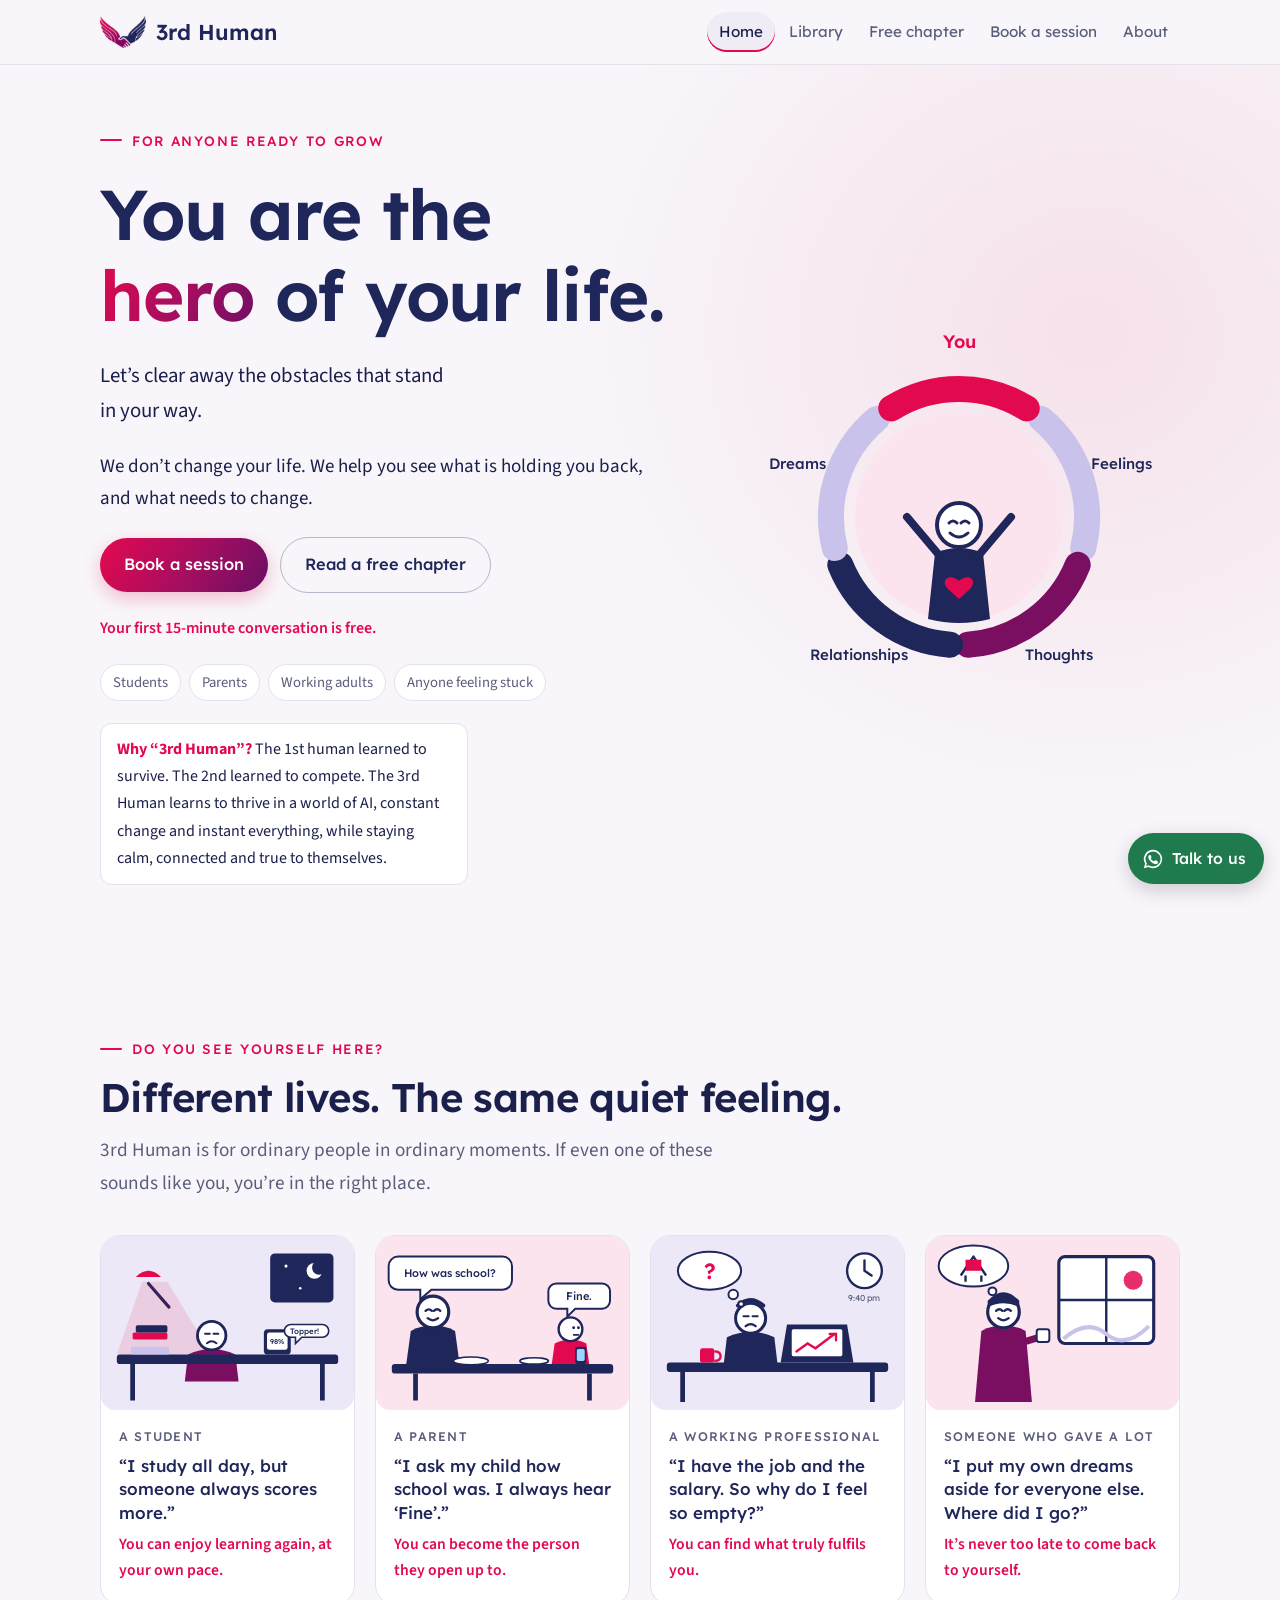
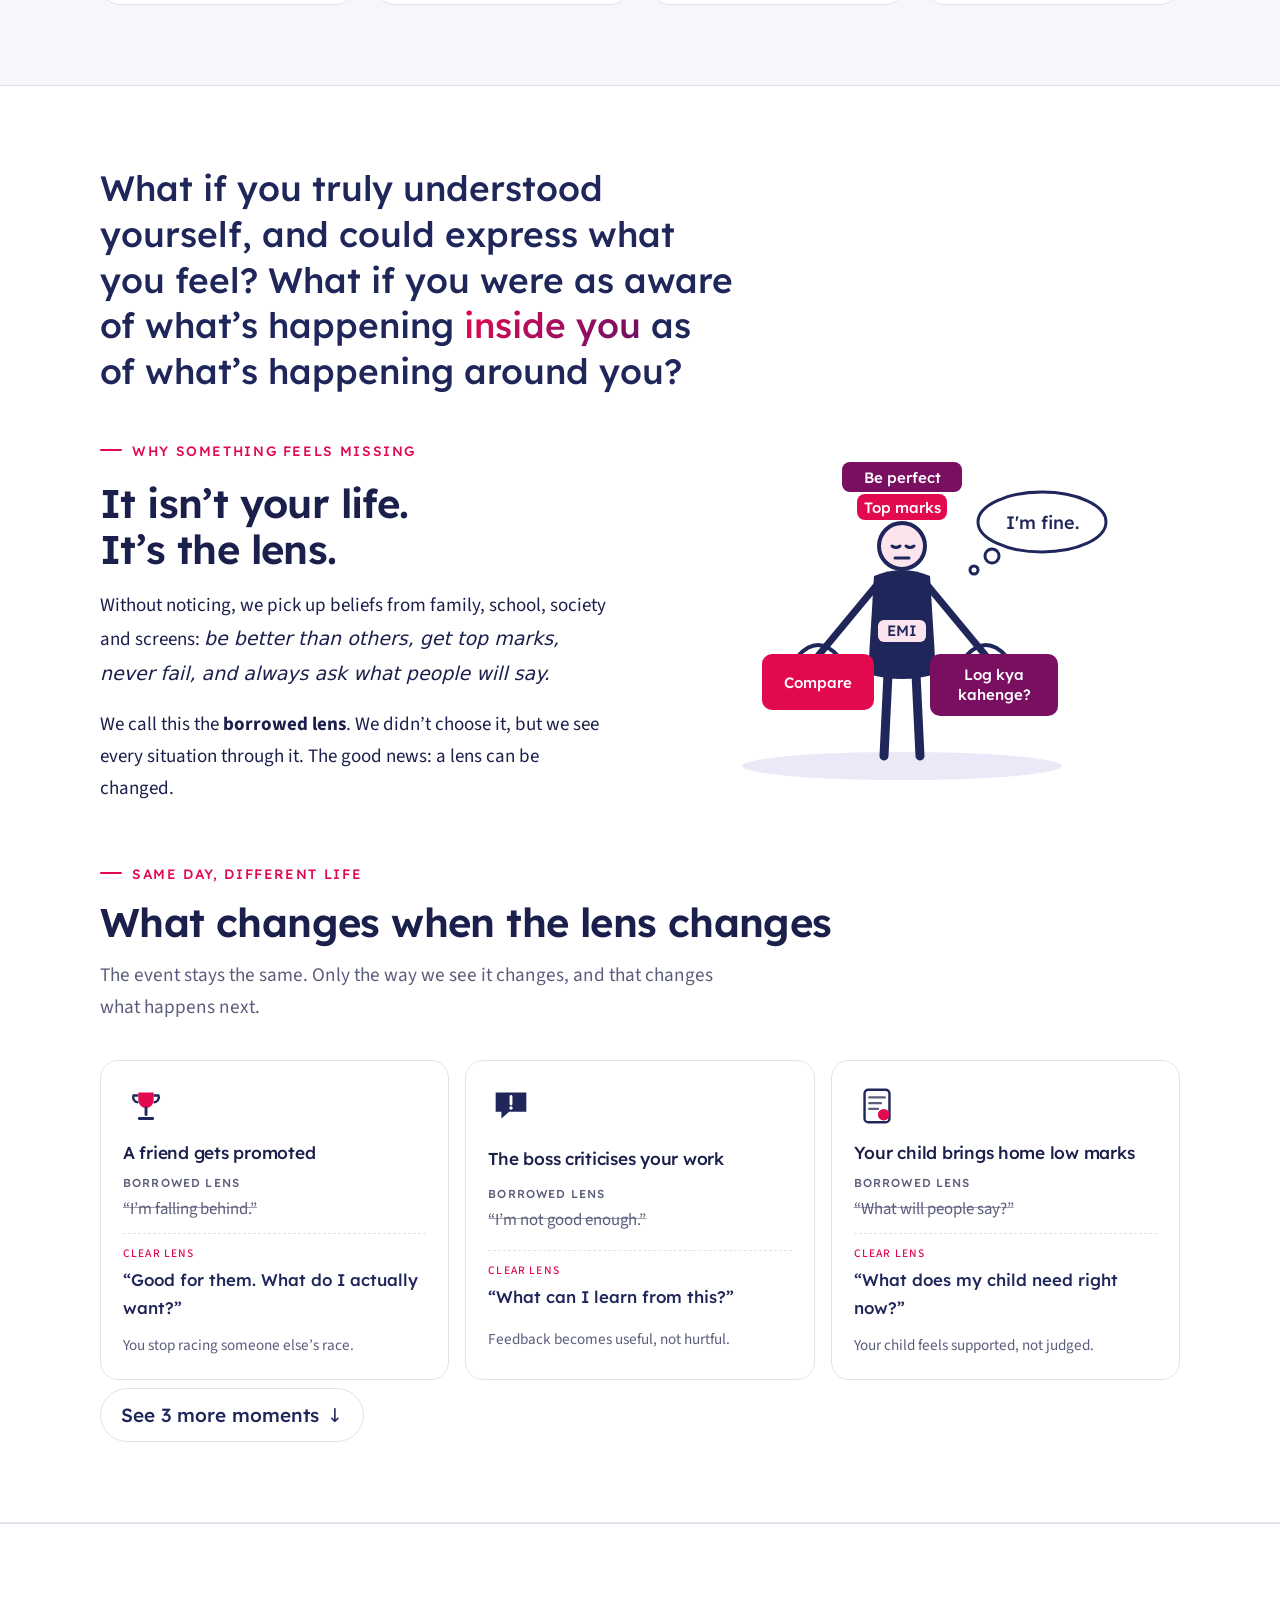
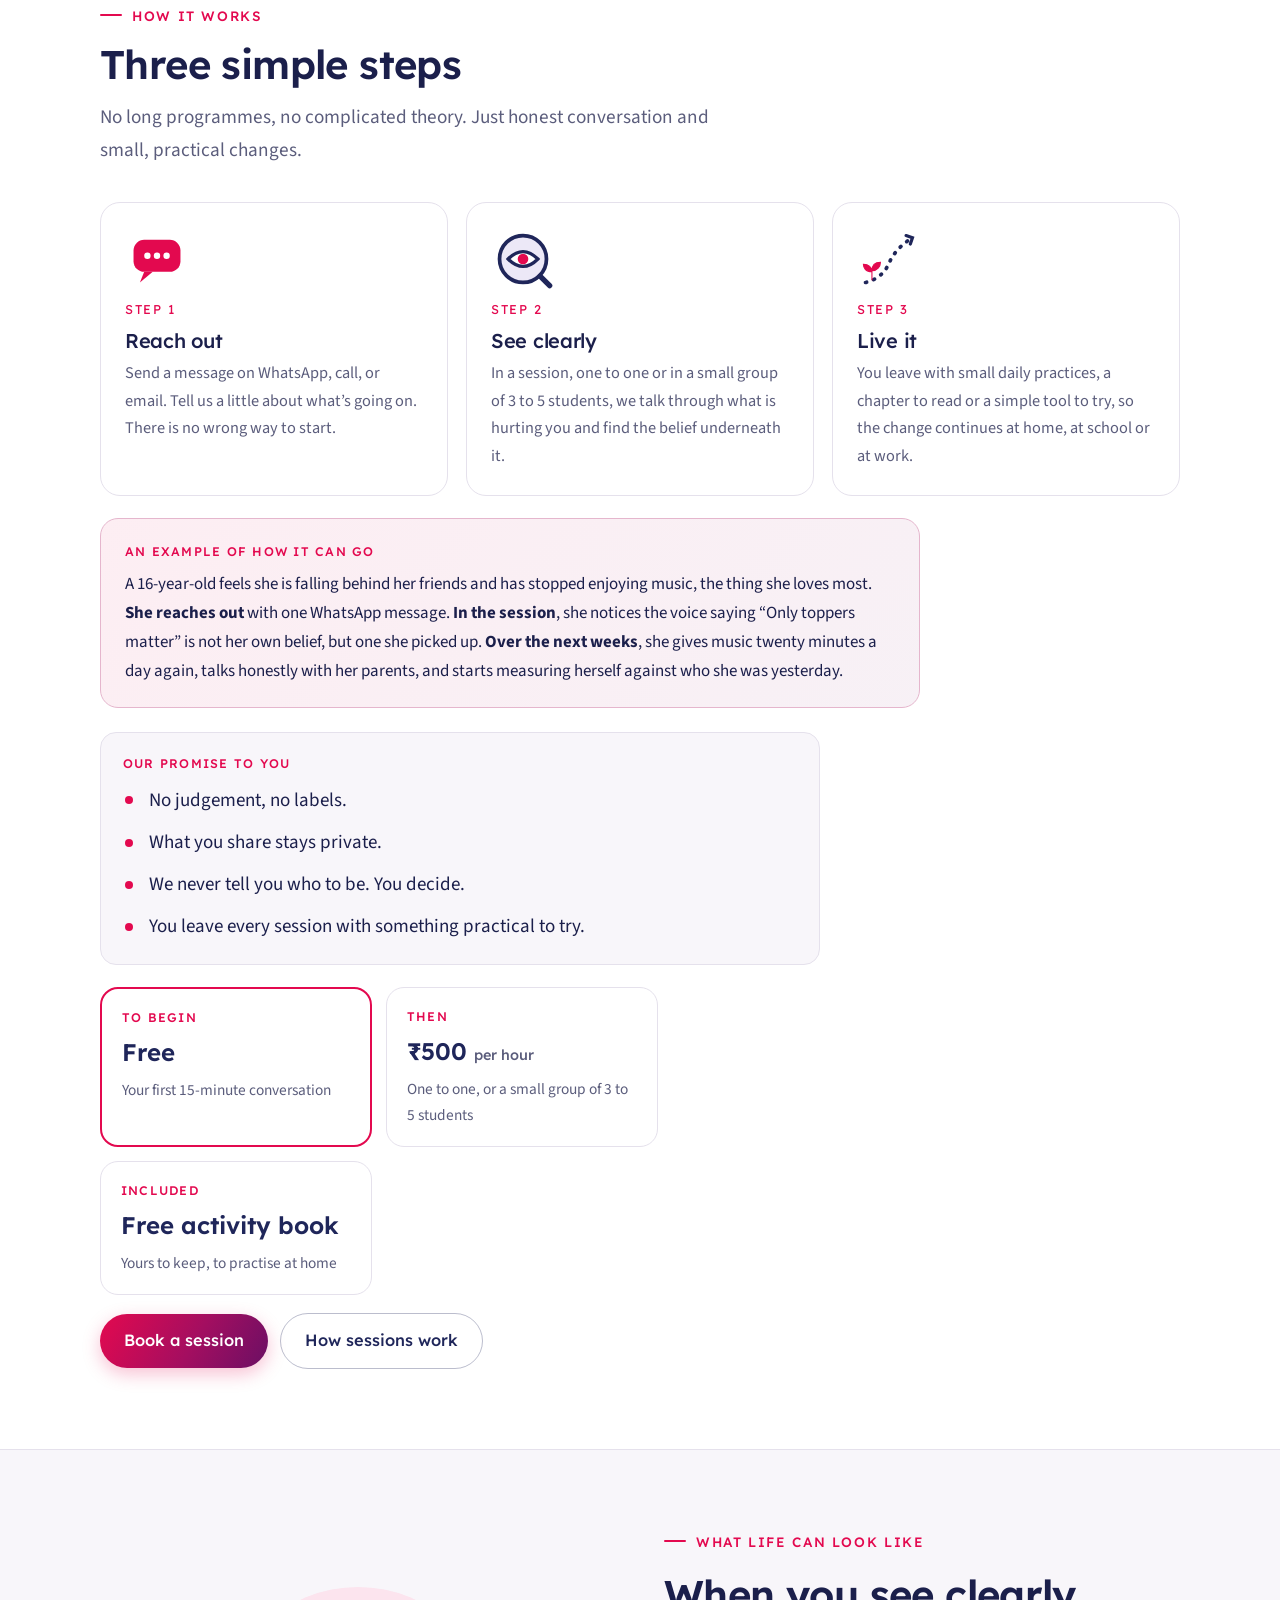
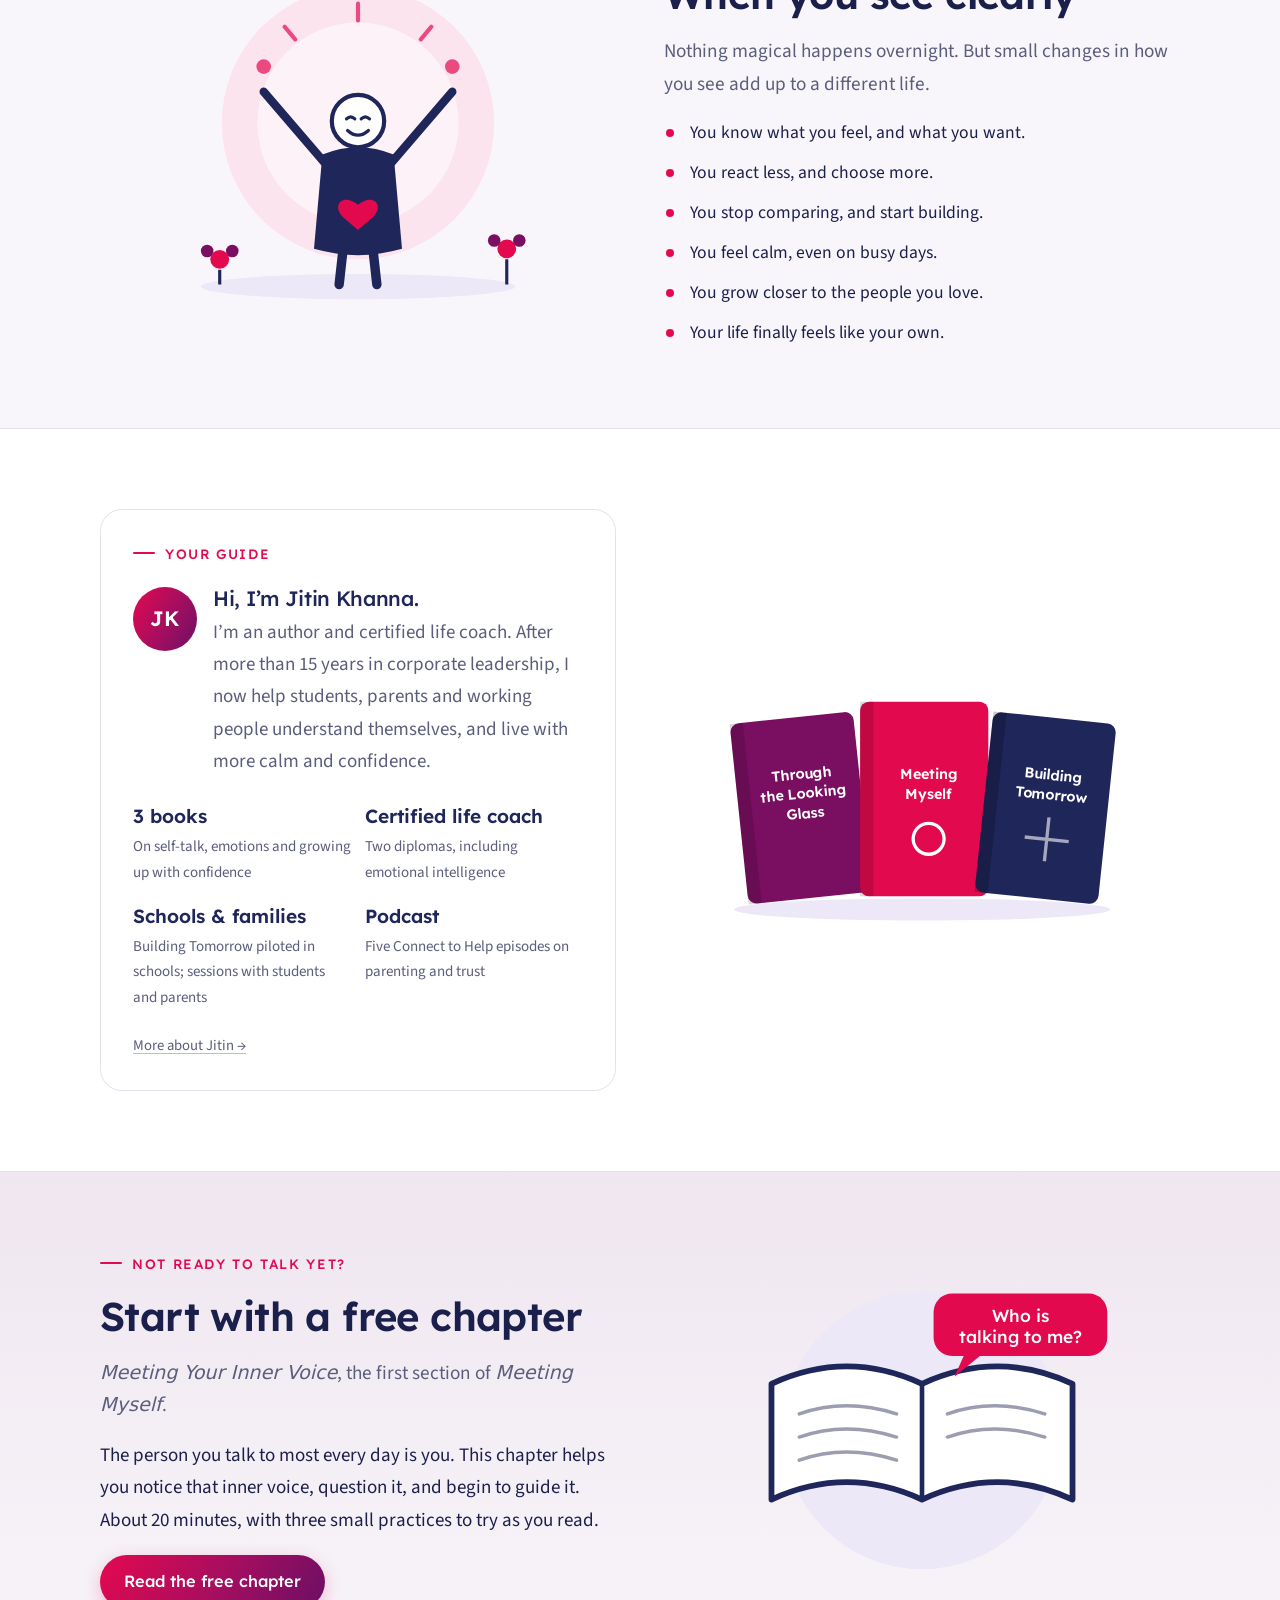
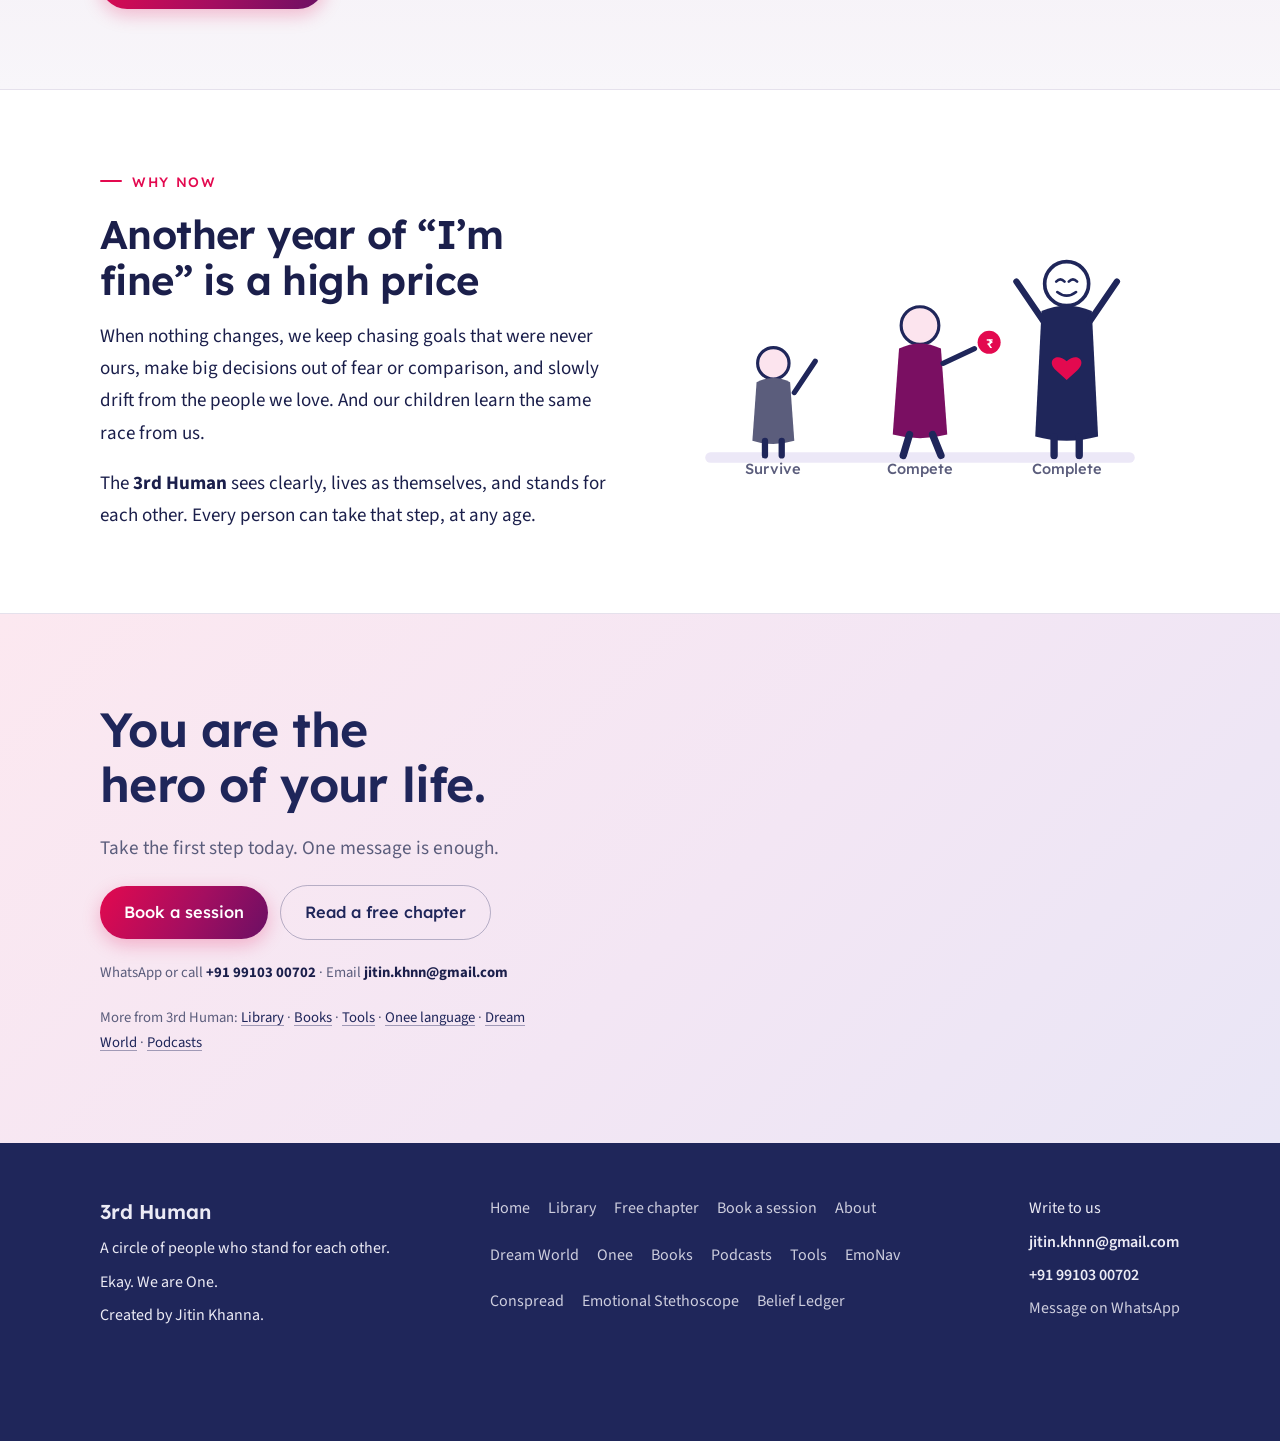
==== commit 76c2403d: "New hero, session pricing and reader-review fixes 'You are the hero of your life.' headline; positiv" ====
--- a/index.html
+++ b/index.html
@@ -2,8 +2,8 @@
 <html lang="en"><head><meta charset="utf-8"><meta name="viewport" content="width=device-width, initial-scale=1, viewport-fit=cover">
 <title>3rd Human</title>
 <meta name="claude:viewport-fit-sides" content="cover">
-<meta name="description" content="Live the life that makes you complete. 3rd Human helps you see what is hurting you, and what needs to change.">
-<meta property="og:title" content="3rd Human"><meta property="og:description" content="Live the life that makes you complete. 3rd Human helps you see what is hurting you, and what needs to change.">
+<meta name="description" content="You are the hero of your life. 3rd Human helps you clear away the obstacles that stand in your way.">
+<meta property="og:title" content="3rd Human"><meta property="og:description" content="You are the hero of your life. 3rd Human helps you clear away the obstacles that stand in your way.">
 <link rel="preconnect" href="https://fonts.googleapis.com"><link rel="preconnect" href="https://fonts.gstatic.com" crossorigin><link rel="stylesheet" href="https://fonts.googleapis.com/css2?family=Lexend:wght@400;500;600&family=Noto+Sans+Devanagari:wght@500&family=Source+Sans+3:ital,wght@0,400;0,600;1,400&display=swap">
 <link rel="stylesheet" href="style.css">
 <link rel="icon" href="favicon.svg" type="image/svg+xml">
@@ -13,11 +13,14 @@
 <main>
 <section class="sb-hero"><div class="wrap">
  <div class="stack" style="gap:22px">
-  <span class="eyebrow">For anyone who feels “fine” but not complete</span>
-  <h1>Live the life that makes you <span class="grad">complete.</span></h1>
-  <p class="lead">We don’t change your life. We help you see what is hurting you, and what needs to change.</p>
+  <span class="eyebrow">For anyone ready to grow</span>
+  <h1>You are the <span class="grad">hero</span> of your life.</h1>
+  <p class="lead">Let’s clear away the obstacles that stand in your way.</p>
+  <p>We don’t change your life. We help you see what is holding you back, and what needs to change.</p>
   <div class="row"><a class="btn" href="https://wa.me/919910300702?text=Hi%20Jitin%2C%20I%27d%20like%20to%20book%20a%20session%20with%203rd%20Human." target="_blank" rel="noopener">Book a session</a><a class="btn ghost" href="free-chapter.html">Read a free chapter</a></div>
+  <p class="free15">Your first 15-minute conversation is free.</p>
   <div class="who"><span>Students</span><span>Parents</span><span>Working adults</span><span>Anyone feeling stuck</span></div>
+  <p class="why3"><b>Why “3rd Human”?</b> The 1st human learned to survive. The 2nd learned to compete. The 3rd Human learns to thrive in a world of AI, constant change and instant everything, while staying calm, connected and true to themselves.</p>
  </div>
  <svg class="ill hero-ill" viewBox="0 -24 440 384" role="img" aria-label="A circle made of Feelings, Thoughts, Relationships and Dreams, with the last piece, You, moving into place to make it complete. A smiling person stands inside with arms open.">
  <circle cx="220" cy="178" r="104" fill="var(--blush)"/>
@@ -62,15 +65,15 @@
  <ellipse cx="60" cy="38" rx="44" ry="26" fill="#fff" stroke="var(--navy)" stroke-width="2.5"/><circle cx="84" cy="70" r="5" fill="#fff" stroke="var(--navy)" stroke-width="2.5"/>
  <path d="M44 50 l16 -24 16 24" fill="none" stroke="var(--navy)" stroke-width="3" stroke-linejoin="round"/><path d="M50 50 v8 M70 50 v8" stroke="var(--navy)" stroke-width="3"/><rect x="50" y="30" width="20" height="14" fill="var(--pink)"/></svg><figcaption><span class="tag">Someone who gave a lot</span><p class="said">“I put my own dreams aside for everyone else. Where did I go?”</p><p class="turn">It’s never too late to come back to yourself.</p></figcaption></figure></div>
 </div></section>
-<section class="band"><div class="wrap sb-problem">
- <div class="stack">
-  <span class="eyebrow">Sound familiar?</span>
-  <h2>You’re doing everything right. So why does something still feel missing?</h2>
-  <p class="lead">You study, work, provide, manage a home. You say “I’m fine” many times a day. And yet, inside, you feel tired, a little lost, and somehow not enough.</p>
-  <p>It isn’t your life that’s the problem. It’s what we carry, and the lens we see it through. Without noticing, we pick up beliefs from family, school, society and screens: <i>be better than others, get top marks, never fail, and always ask what people will say.</i></p>
-  <p>We call this the <b>borrowed lens</b>. We didn’t choose it, but we look at every situation through it. Nobody should spend their one life seeing it through someone else’s eyes.</p>
- </div>
- <svg class="ill" viewBox="0 0 440 340" role="img" aria-label="A tired person carrying bags labelled Compare and What will people say, a box labelled Be perfect on their head, thinking I'm fine">
+
+
+<section class="band"><div class="wrap">
+ <p class="whatif">What if you truly understood yourself, and could express what you feel? What if you were as aware of what’s happening <span class="grad">inside you</span> as of what’s happening around you?</p>
+ <div class="split" style="margin-top:44px">
+  <div class="stack"><span class="eyebrow">Why something feels missing</span><h2>It isn’t your life. It’s the lens.</h2>
+  <p>Without noticing, we pick up beliefs from family, school, society and screens: <i>be better than others, get top marks, never fail, and always ask what people will say.</i></p>
+  <p>We call this the <b>borrowed lens</b>. We didn’t choose it, but we see every situation through it. The good news: a lens can be changed.</p></div>
+  <svg class="ill" viewBox="0 0 440 340" role="img" aria-label="A tired person carrying bags labelled Compare and What will people say, a box labelled Be perfect on their head, thinking I'm fine">
  <ellipse cx="200" cy="314" rx="160" ry="14" fill="var(--lilac)"/>
  <rect x="140" y="10" width="120" height="30" rx="8" fill="var(--plum)"/><text x="200" y="31" class="lbl">Be perfect</text>
  <rect x="155" y="42" width="90" height="26" rx="8" fill="var(--pink)"/><text x="200" y="61" class="lbl">Top marks</text>
@@ -87,12 +90,10 @@
  <ellipse cx="340" cy="70" rx="64" ry="30" fill="#fff" stroke="var(--navy)" stroke-width="3"/><text x="340" y="77" class="lbl dark big">I'm fine.</text>
  <circle cx="290" cy="104" r="7" fill="#fff" stroke="var(--navy)" stroke-width="3"/><circle cx="272" cy="118" r="4" fill="#fff" stroke="var(--navy)" stroke-width="3"/>
 </svg>
-</div></section>
-
-<section><div class="wrap">
- <div class="sechead"><span class="eyebrow">Same day, different life</span><h2>What changes when the lens changes</h2>
- <p class="lead">Here are six moments almost everyone lives through. The event is the same in both lenses. Only the way we see it changes, and that changes what happens next.</p></div>
- <div class="lenses"><div class="lrow"><svg class="ic" viewBox="0 0 48 48" aria-hidden="true"><path d="M16 10h16v8a8 8 0 0 1-16 0z" fill="var(--pink)"/><path d="M16 13h-5a5 5 0 0 0 5 7M32 13h5a5 5 0 0 1-5 7" fill="none" stroke="var(--navy)" stroke-width="2.5"/><path d="M24 26v7M17 37h14" stroke="var(--navy)" stroke-width="3" stroke-linecap="round"/></svg><h3>A friend gets promoted</h3><p class="old"><span class="tag">Borrowed lens</span><s>“I’m falling behind.”</s></p><p class="new"><span class="tag">Clear lens</span>“Good for them. What do I actually want?”</p><p class="why">You stop racing someone else’s race.</p></div><div class="lrow"><svg class="ic" viewBox="0 0 48 48" aria-hidden="true"><path d="M8 10h32v20H22l-8 7v-7H8z" fill="var(--navy)"/><path d="M24 14v8" stroke="#fff" stroke-width="3" stroke-linecap="round"/><circle cx="24" cy="26" r="1.8" fill="#fff"/></svg><h3>The boss criticises your work</h3><p class="old"><span class="tag">Borrowed lens</span><s>“I’m not good enough.”</s></p><p class="new"><span class="tag">Clear lens</span>“What can I learn from this?”</p><p class="why">Feedback becomes useful, not hurtful.</p></div><div class="lrow"><svg class="ic" viewBox="0 0 48 48" aria-hidden="true"><rect x="11" y="7" width="26" height="34" rx="4" fill="#fff" stroke="var(--navy)" stroke-width="2.5"/><path d="M16 15h16M16 21h12M16 27h9" stroke="var(--muted)" stroke-width="2.5" stroke-linecap="round"/><circle cx="31" cy="33" r="6" fill="var(--pink)"/></svg><h3>Your child brings home low marks</h3><p class="old"><span class="tag">Borrowed lens</span><s>“What will people say?”</s></p><p class="new"><span class="tag">Clear lens</span>“What does my child need right now?”</p><p class="why">Your child feels supported, not judged.</p></div><div class="lrow"><svg class="ic" viewBox="0 0 48 48" aria-hidden="true"><path d="M12 36l20-20 5 5-20 20H12z" fill="var(--blush)" stroke="var(--navy)" stroke-width="2.5" stroke-linejoin="round"/><path d="M30 18l5 5" stroke="var(--navy)" stroke-width="2.5"/><path d="M32 8l3 4M38 12l-4 2" stroke="var(--pink)" stroke-width="2.5" stroke-linecap="round"/></svg><h3>You make a mistake</h3><p class="old"><span class="tag">Borrowed lens</span><s>“I’m a failure.”</s></p><p class="new"><span class="tag">Clear lens</span>“I’m learning.”</p><p class="why">You recover faster and try again.</p></div><div class="lrow"><svg class="ic" viewBox="0 0 48 48" aria-hidden="true"><path d="M24 40V22" stroke="var(--navy)" stroke-width="3" stroke-linecap="round"/><path d="M24 24c-10 0-13-8-13-12 8 0 13 4 13 12zM24 22c0-9 6-13 13-13 0 7-4 13-13 13z" fill="var(--pink)"/><path d="M12 41h24" stroke="var(--navy)" stroke-width="3" stroke-linecap="round"/></svg><h3>You want to start something new</h3><p class="old"><span class="tag">Borrowed lens</span><s>“People like us don’t do this.”</s></p><p class="new"><span class="tag">Clear lens</span>“What is one small step?”</p><p class="why">Your idea finally gets a chance.</p></div><div class="lrow"><svg class="ic" viewBox="0 0 48 48" aria-hidden="true"><path d="M14 28a7 7 0 0 1 1-14 10 10 0 0 1 19 2 6 6 0 0 1 0 12z" fill="var(--lilac)" stroke="var(--navy)" stroke-width="2.5"/><path d="M18 33l-2 5M25 33l-2 5M32 33l-2 5" stroke="var(--pink)" stroke-width="2.5" stroke-linecap="round"/></svg><h3>You feel low for days</h3><p class="old"><span class="tag">Borrowed lens</span><s>“Something is wrong with me.”</s></p><p class="new"><span class="tag">Clear lens</span>“This feeling is telling me something.”</p><p class="why">You listen to yourself instead of hiding.</p></div></div>
+ </div>
+ <div class="sechead" style="margin-top:56px"><span class="eyebrow">Same day, different life</span><h2>What changes when the lens changes</h2><p class="lead">The event stays the same. Only the way we see it changes, and that changes what happens next.</p></div>
+ <div class="lenses"><div class="lrow"><svg class="ic" viewBox="0 0 48 48" aria-hidden="true"><path d="M16 10h16v8a8 8 0 0 1-16 0z" fill="var(--pink)"/><path d="M16 13h-5a5 5 0 0 0 5 7M32 13h5a5 5 0 0 1-5 7" fill="none" stroke="var(--navy)" stroke-width="2.5"/><path d="M24 26v7M17 37h14" stroke="var(--navy)" stroke-width="3" stroke-linecap="round"/></svg><h3>A friend gets promoted</h3><p class="old"><span class="tag">Borrowed lens</span><s>“I’m falling behind.”</s></p><p class="new"><span class="tag">Clear lens</span>“Good for them. What do I actually want?”</p><p class="why">You stop racing someone else’s race.</p></div><div class="lrow"><svg class="ic" viewBox="0 0 48 48" aria-hidden="true"><path d="M8 10h32v20H22l-8 7v-7H8z" fill="var(--navy)"/><path d="M24 14v8" stroke="#fff" stroke-width="3" stroke-linecap="round"/><circle cx="24" cy="26" r="1.8" fill="#fff"/></svg><h3>The boss criticises your work</h3><p class="old"><span class="tag">Borrowed lens</span><s>“I’m not good enough.”</s></p><p class="new"><span class="tag">Clear lens</span>“What can I learn from this?”</p><p class="why">Feedback becomes useful, not hurtful.</p></div><div class="lrow"><svg class="ic" viewBox="0 0 48 48" aria-hidden="true"><rect x="11" y="7" width="26" height="34" rx="4" fill="#fff" stroke="var(--navy)" stroke-width="2.5"/><path d="M16 15h16M16 21h12M16 27h9" stroke="var(--muted)" stroke-width="2.5" stroke-linecap="round"/><circle cx="31" cy="33" r="6" fill="var(--pink)"/></svg><h3>Your child brings home low marks</h3><p class="old"><span class="tag">Borrowed lens</span><s>“What will people say?”</s></p><p class="new"><span class="tag">Clear lens</span>“What does my child need right now?”</p><p class="why">Your child feels supported, not judged.</p></div></div>
+ <details class="more lens-more"><summary>See 3 more moments</summary><div class="lenses" style="margin-top:16px"><div class="lrow"><svg class="ic" viewBox="0 0 48 48" aria-hidden="true"><path d="M12 36l20-20 5 5-20 20H12z" fill="var(--blush)" stroke="var(--navy)" stroke-width="2.5" stroke-linejoin="round"/><path d="M30 18l5 5" stroke="var(--navy)" stroke-width="2.5"/><path d="M32 8l3 4M38 12l-4 2" stroke="var(--pink)" stroke-width="2.5" stroke-linecap="round"/></svg><h3>You make a mistake</h3><p class="old"><span class="tag">Borrowed lens</span><s>“I’m a failure.”</s></p><p class="new"><span class="tag">Clear lens</span>“I’m learning.”</p><p class="why">You recover faster and try again.</p></div><div class="lrow"><svg class="ic" viewBox="0 0 48 48" aria-hidden="true"><path d="M24 40V22" stroke="var(--navy)" stroke-width="3" stroke-linecap="round"/><path d="M24 24c-10 0-13-8-13-12 8 0 13 4 13 12zM24 22c0-9 6-13 13-13 0 7-4 13-13 13z" fill="var(--pink)"/><path d="M12 41h24" stroke="var(--navy)" stroke-width="3" stroke-linecap="round"/></svg><h3>You want to start something new</h3><p class="old"><span class="tag">Borrowed lens</span><s>“People like us don’t do this.”</s></p><p class="new"><span class="tag">Clear lens</span>“What is one small step?”</p><p class="why">Your idea finally gets a chance.</p></div><div class="lrow"><svg class="ic" viewBox="0 0 48 48" aria-hidden="true"><path d="M14 28a7 7 0 0 1 1-14 10 10 0 0 1 19 2 6 6 0 0 1 0 12z" fill="var(--lilac)" stroke="var(--navy)" stroke-width="2.5"/><path d="M18 33l-2 5M25 33l-2 5M32 33l-2 5" stroke="var(--pink)" stroke-width="2.5" stroke-linecap="round"/></svg><h3>You feel low for days</h3><p class="old"><span class="tag">Borrowed lens</span><s>“Something is wrong with me.”</s></p><p class="new"><span class="tag">Clear lens</span>“This feeling is telling me something.”</p><p class="why">You listen to yourself instead of hiding.</p></div></div></details>
 </div></section>
 
 <section class="band"><div class="wrap">
@@ -107,7 +108,12 @@
   <p>A 16-year-old feels she is falling behind her friends and has stopped enjoying music, the thing she loves most. <b>She reaches out</b> with one WhatsApp message. <b>In the session</b>, she notices the voice saying “Only toppers matter” is not her own belief, but one she picked up. <b>Over the next weeks</b>, she gives music twenty minutes a day again, talks honestly with her parents, and starts measuring herself against who she was yesterday.</p>
  </div>
  <div class="promises"><span class="tag">Our promise to you</span><ul class="ticks"><li>No judgement, no labels.</li><li>What you share stays private.</li><li>We never tell you who to be. You decide.</li><li>You leave every session with something practical to try.</li></ul></div>
- <div class="row" style="margin-top:28px"><a class="btn" href="https://wa.me/919910300702?text=Hi%20Jitin%2C%20I%27d%20like%20to%20book%20a%20session%20with%203rd%20Human." target="_blank" rel="noopener">Book a session</a><a class="btn ghost" href="sessions.html">How sessions work</a></div>
+ <div class="basics"><div class="price">
+ <div><span class="tag">To begin</span><b>Free</b><span>Your first 15-minute conversation</span></div>
+ <div><span class="tag">Then</span><b>₹500 <small>per hour</small></b><span>One to one, or a small group of 3 to 5 students</span></div>
+ <div><span class="tag">Included</span><b>Free activity book</b><span>Yours to keep, to practise at home</span></div>
+</div></div>
+ <div class="row" style="margin-top:18px"><a class="btn" href="https://wa.me/919910300702?text=Hi%20Jitin%2C%20I%27d%20like%20to%20book%20a%20session%20with%203rd%20Human." target="_blank" rel="noopener">Book a session</a><a class="btn ghost" href="sessions.html">How sessions work</a></div>
 </div></section>
 
 <section><div class="wrap split">
@@ -133,14 +139,14 @@
 <section class="band"><div class="wrap split">
  <div class="sb-guide stack">
   <span class="eyebrow">Your guide</span>
-  <p class="quote" style="transform:none">“What if you truly understood yourself, and could express what you feel? What if you were as aware of what’s happening inside you as of what’s happening around you? That is where a complete life begins.”</p>
+  <div class="me"><span class="mono" aria-hidden="true">JK</span><div><h3>Hi, I’m Jitin Khanna.</h3><p>I’m an author and certified life coach. After more than 15 years in corporate leadership, I now help students, parents and working people understand themselves, and live with more calm and confidence.</p></div></div>
   <div class="creds">
    <div><b>3 books</b><span>On self-talk, emotions and growing up with confidence</span></div>
    <div><b>Certified life coach</b><span>Two diplomas, including emotional intelligence</span></div>
    <div><b>Schools &amp; families</b><span>Building Tomorrow piloted in schools; sessions with students and parents</span></div>
    <div><b>Podcast</b><span>Five Connect to Help episodes on parenting and trust</span></div>
   </div>
-  <p class="small">3rd Human was created by <a href="about.html">Jitin Khanna</a>, author and life coach.</p>
+  <p class="small"><a href="about.html">More about Jitin →</a></p>
  </div>
  <a class="booklink" href="books.html" aria-label="See the three books"><svg class="ill books" viewBox="0 0 380 230" role="img" aria-label="Three books by Jitin Khanna: Through the Looking Glass, Meeting Myself and Building Tomorrow">
  <ellipse cx="190" cy="214" rx="170" ry="10" fill="var(--lilac)"/>
@@ -168,7 +174,7 @@
 <section class="band"><div class="wrap sb-stakes">
  <div class="stack"><span class="eyebrow">Why now</span><h2>Another year of “I’m fine” is a high price</h2>
  <p>When nothing changes, we keep chasing goals that were never ours, make big decisions out of fear or comparison, and slowly drift from the people we love. And our children learn the same race from us.</p>
- <p>The 1st Human learned to survive. The 2nd Human learned to compete. The <b>3rd Human</b> lives complete: sees clearly, lives as themselves, and stands for each other. Every person can take that step, at any age.</p></div>
+ <p>The <b>3rd Human</b> sees clearly, lives as themselves, and stands for each other. Every person can take that step, at any age.</p></div>
  <svg class="ill" viewBox="0 0 420 240" role="img" aria-label="Three figures growing taller: the first carries a stick, the second chases a coin, the third stands with arms open and a heart">
  <path d="M10 222 H410" stroke="var(--lilac)" stroke-width="10" stroke-linecap="round"/>
  <g><circle cx="70" cy="132" r="15" fill="var(--blush)" stroke="var(--navy)" stroke-width="3"/><path d="M54 150 q16 -8 32 0 l4 56 q-20 6 -40 0z" fill="var(--muted)"/><path d="M62 206 v14 M78 206 v14" stroke="var(--navy)" stroke-width="6" stroke-linecap="round"/><path d="M90 160 l20 -30" stroke="var(--navy)" stroke-width="5" stroke-linecap="round"/></g>
@@ -179,7 +185,7 @@
 </div></section>
 
 <section class="sb-final"><div class="wrap stack" style="gap:20px;align-items:flex-start">
- <h2>Live the life that makes you complete.</h2>
+ <h2>You are the hero of your life.</h2>
  <p class="lead">Take the first step today. One message is enough.</p>
  <div class="row"><a class="btn" href="https://wa.me/919910300702?text=Hi%20Jitin%2C%20I%27d%20like%20to%20book%20a%20session%20with%203rd%20Human." target="_blank" rel="noopener">Book a session</a><a class="btn ghost" href="free-chapter.html">Read a free chapter</a></div>
  <p class="small">WhatsApp or call <b class="sel">+91 99103 00702</b> · Email <b class="sel">jitin.khnn@gmail.com</b></p>
--- a/style.css
+++ b/style.css
@@ -470,3 +470,26 @@
 .feels b{font-family:var(--f-display);font-weight:600;color:var(--navy)}
 .feels span{color:var(--muted);font-size:.98rem}
 .band .promises{margin-top:24px}
+
+/* ---------- v13 ---------- */
+.why3{font-size:1rem;color:var(--ink);padding:12px 16px;border-radius:12px;background:var(--surface);border:1px solid var(--line);max-width:46ch}
+.why3 b{color:var(--pink)}
+.whatif{font-family:var(--f-display);font-weight:500;font-size:clamp(1.5rem,3.4vw,2.2rem);line-height:1.3;color:var(--navy);max-width:30ch;text-wrap:balance}
+.lens-more{margin-top:16px}
+.lens-more > summary{background:var(--surface)}
+.me{display:flex;gap:16px;align-items:flex-start}
+.me > div{min-width:0}
+.me h3{font-size:1.3rem;color:var(--navy);margin-bottom:6px}
+.me p{color:var(--muted)}
+.mono{flex:none;width:64px;height:64px;border-radius:50%;background:var(--grad);color:#fff;display:grid;place-items:center;font-family:var(--f-display);font-weight:600;font-size:1.3rem;letter-spacing:.04em}
+.basics{margin-top:22px;max-width:62ch;color:var(--ink)}
+
+/* v14: pricing */
+.price{display:grid;gap:14px;grid-template-columns:repeat(auto-fit,minmax(min(100%,210px),1fr));max-width:860px}
+.price > div{background:var(--surface);border:1px solid var(--line);border-radius:18px;padding:18px 20px;display:flex;flex-direction:column;gap:4px;min-width:0}
+.price > div:first-child{border:2px solid var(--pink)}
+.price .tag{color:var(--pink)}
+.price b{font-family:var(--f-display);font-weight:600;font-size:1.5rem;color:var(--navy)}
+.price b small{font-size:.9rem;font-weight:500;color:var(--muted)}
+.price span:last-child{color:var(--muted);font-size:.96rem}
+.free15{font-weight:600;color:var(--pink);font-size:1rem}
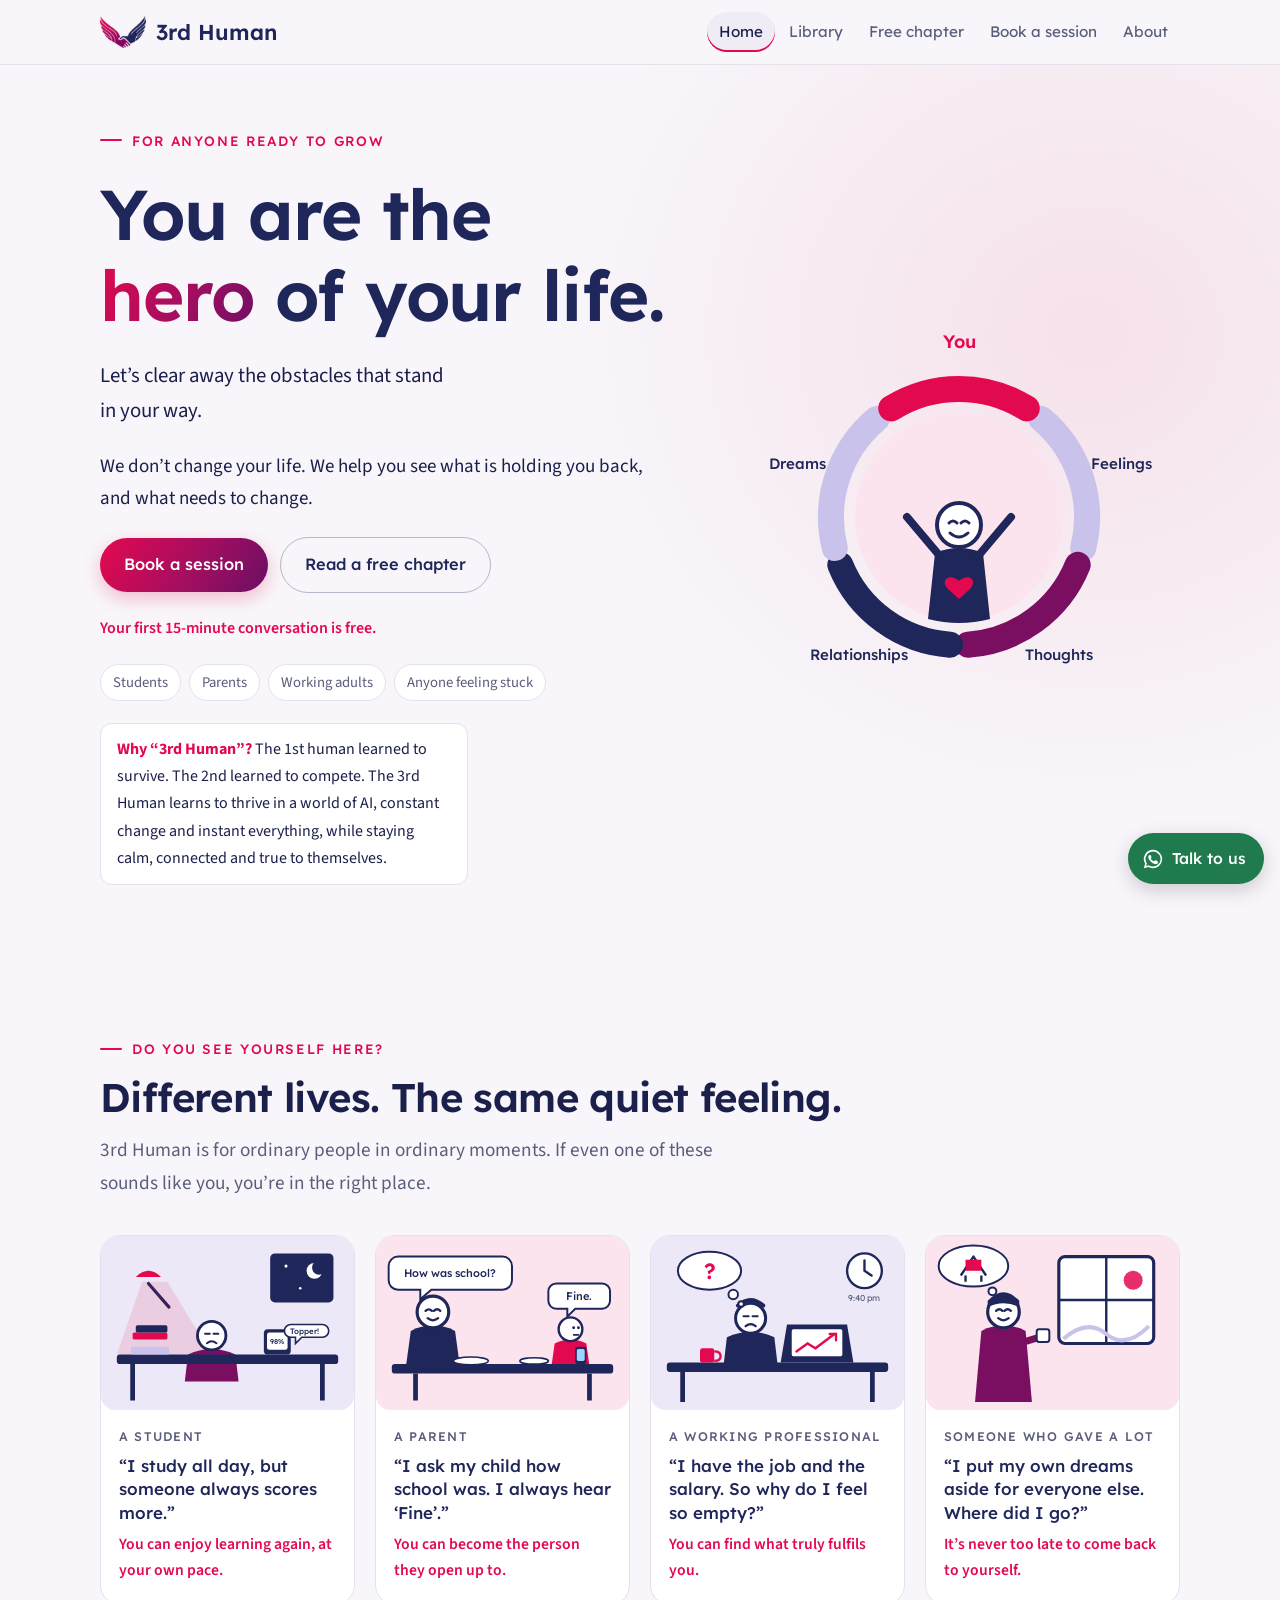
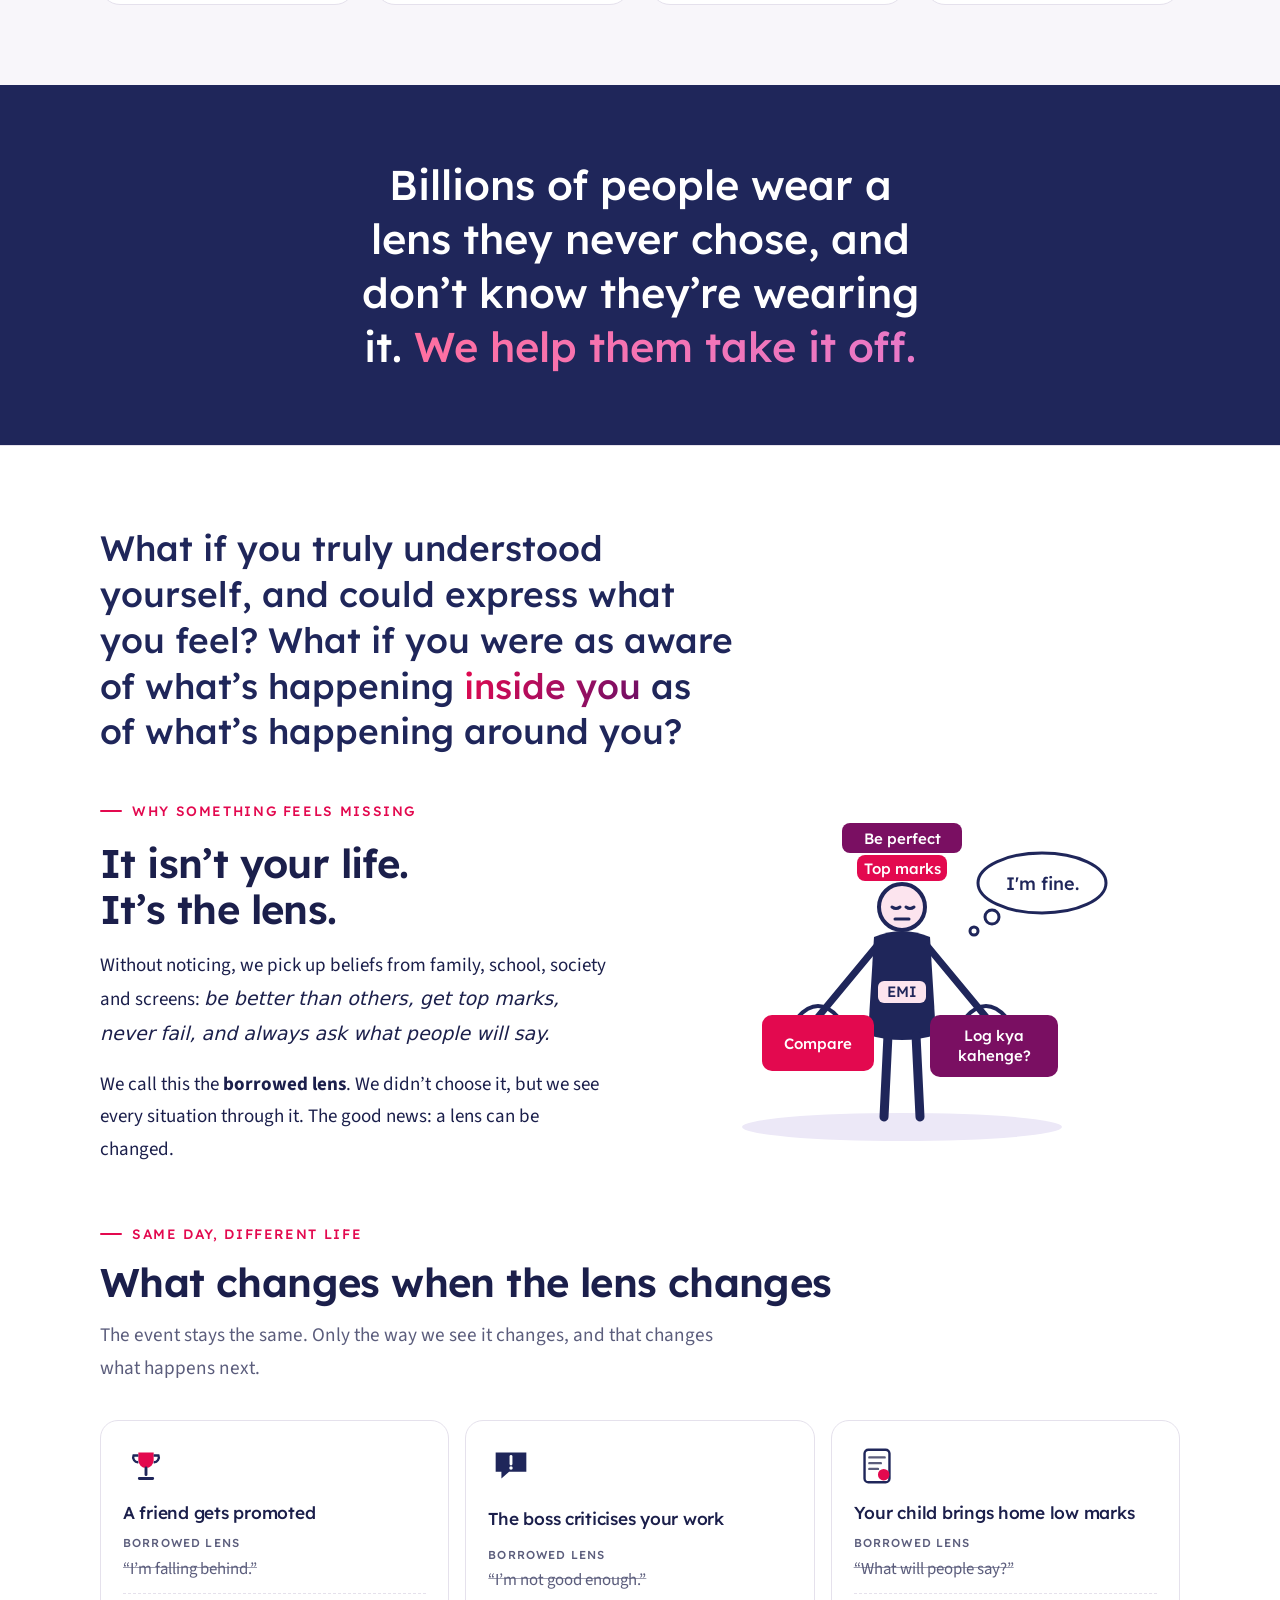
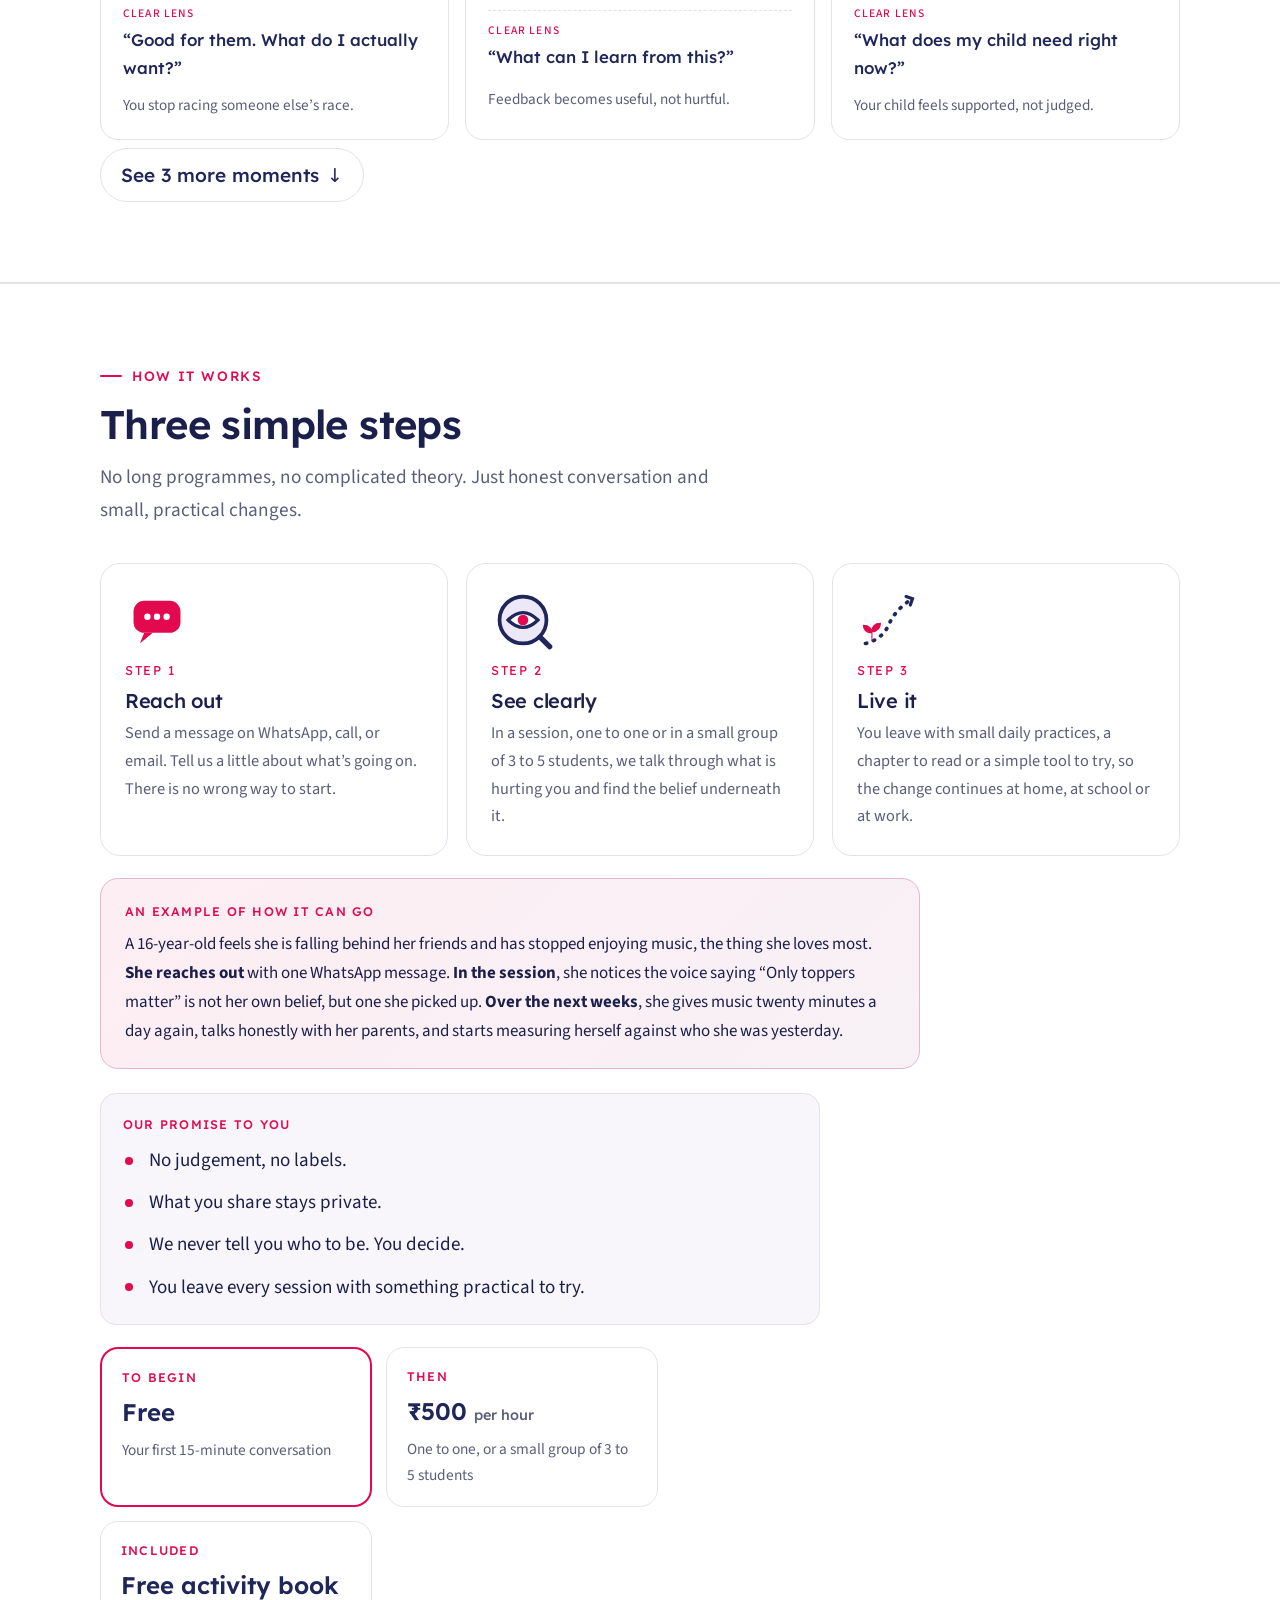
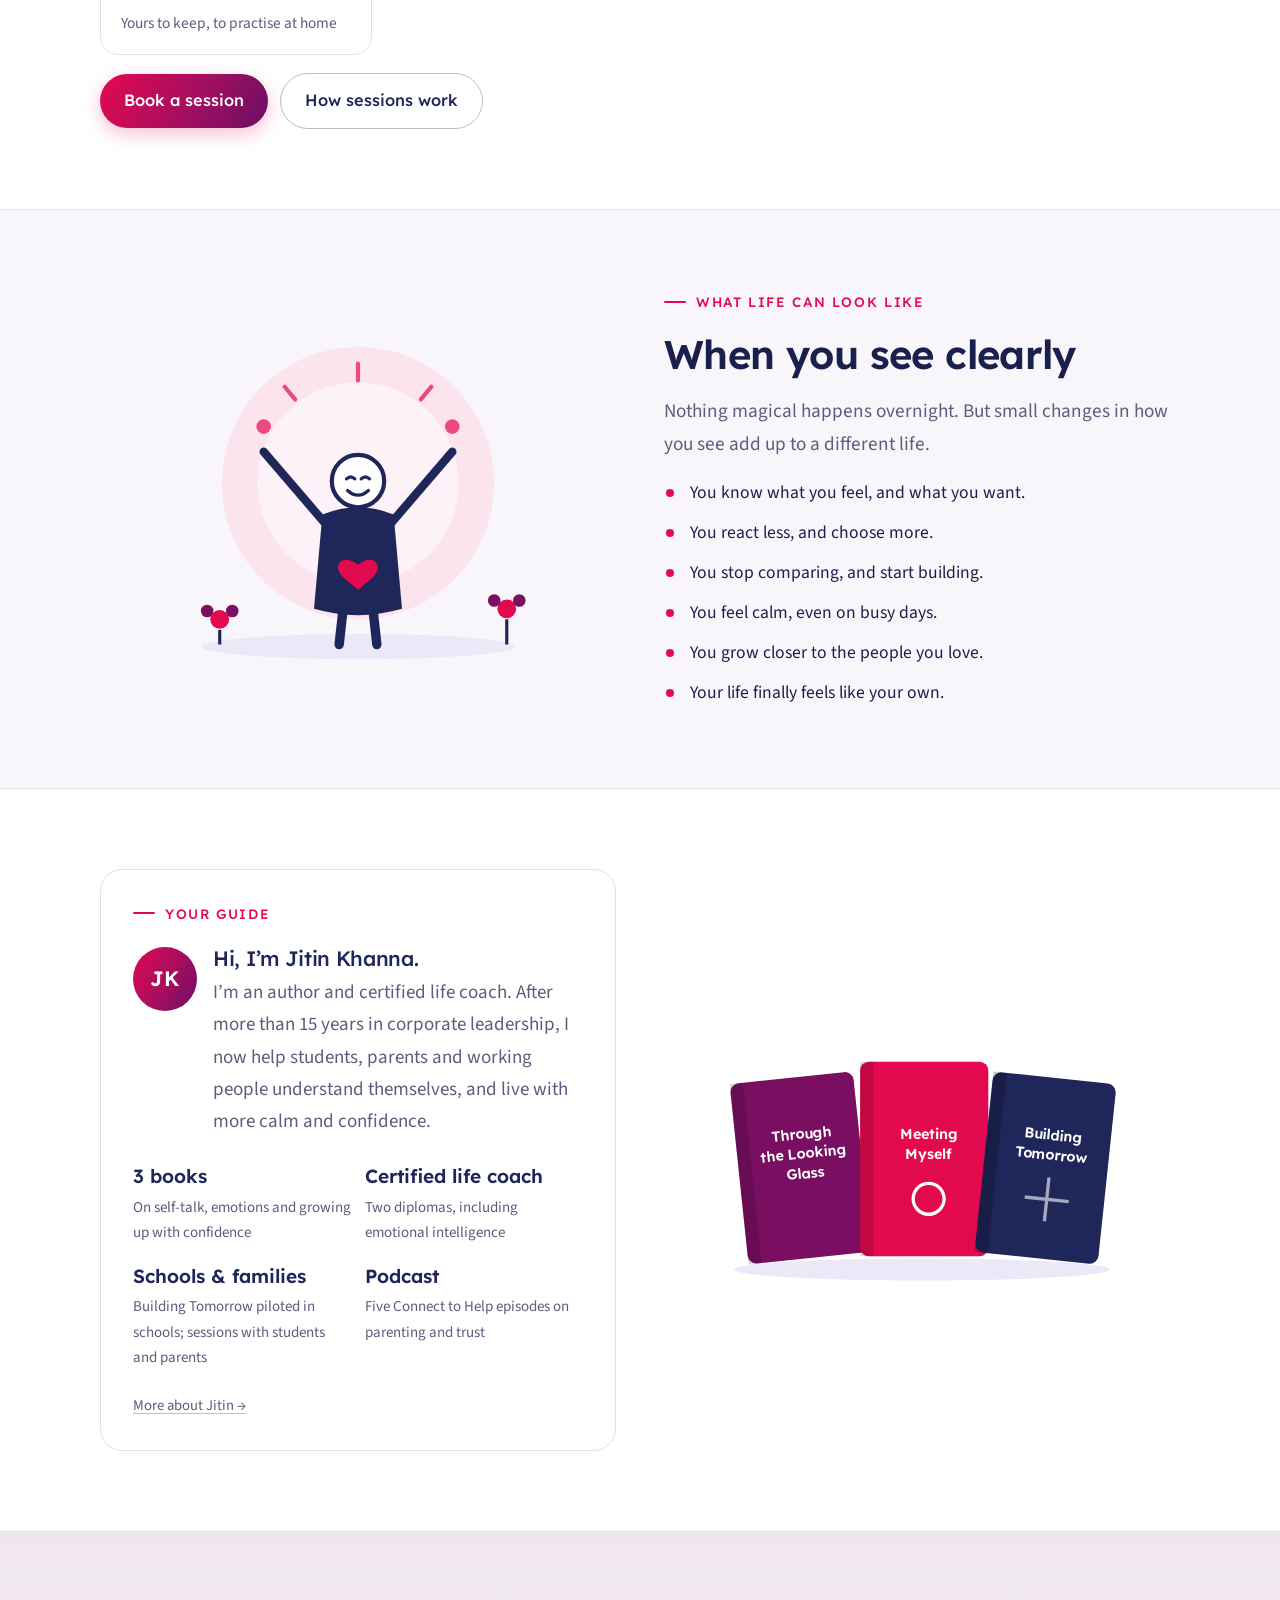
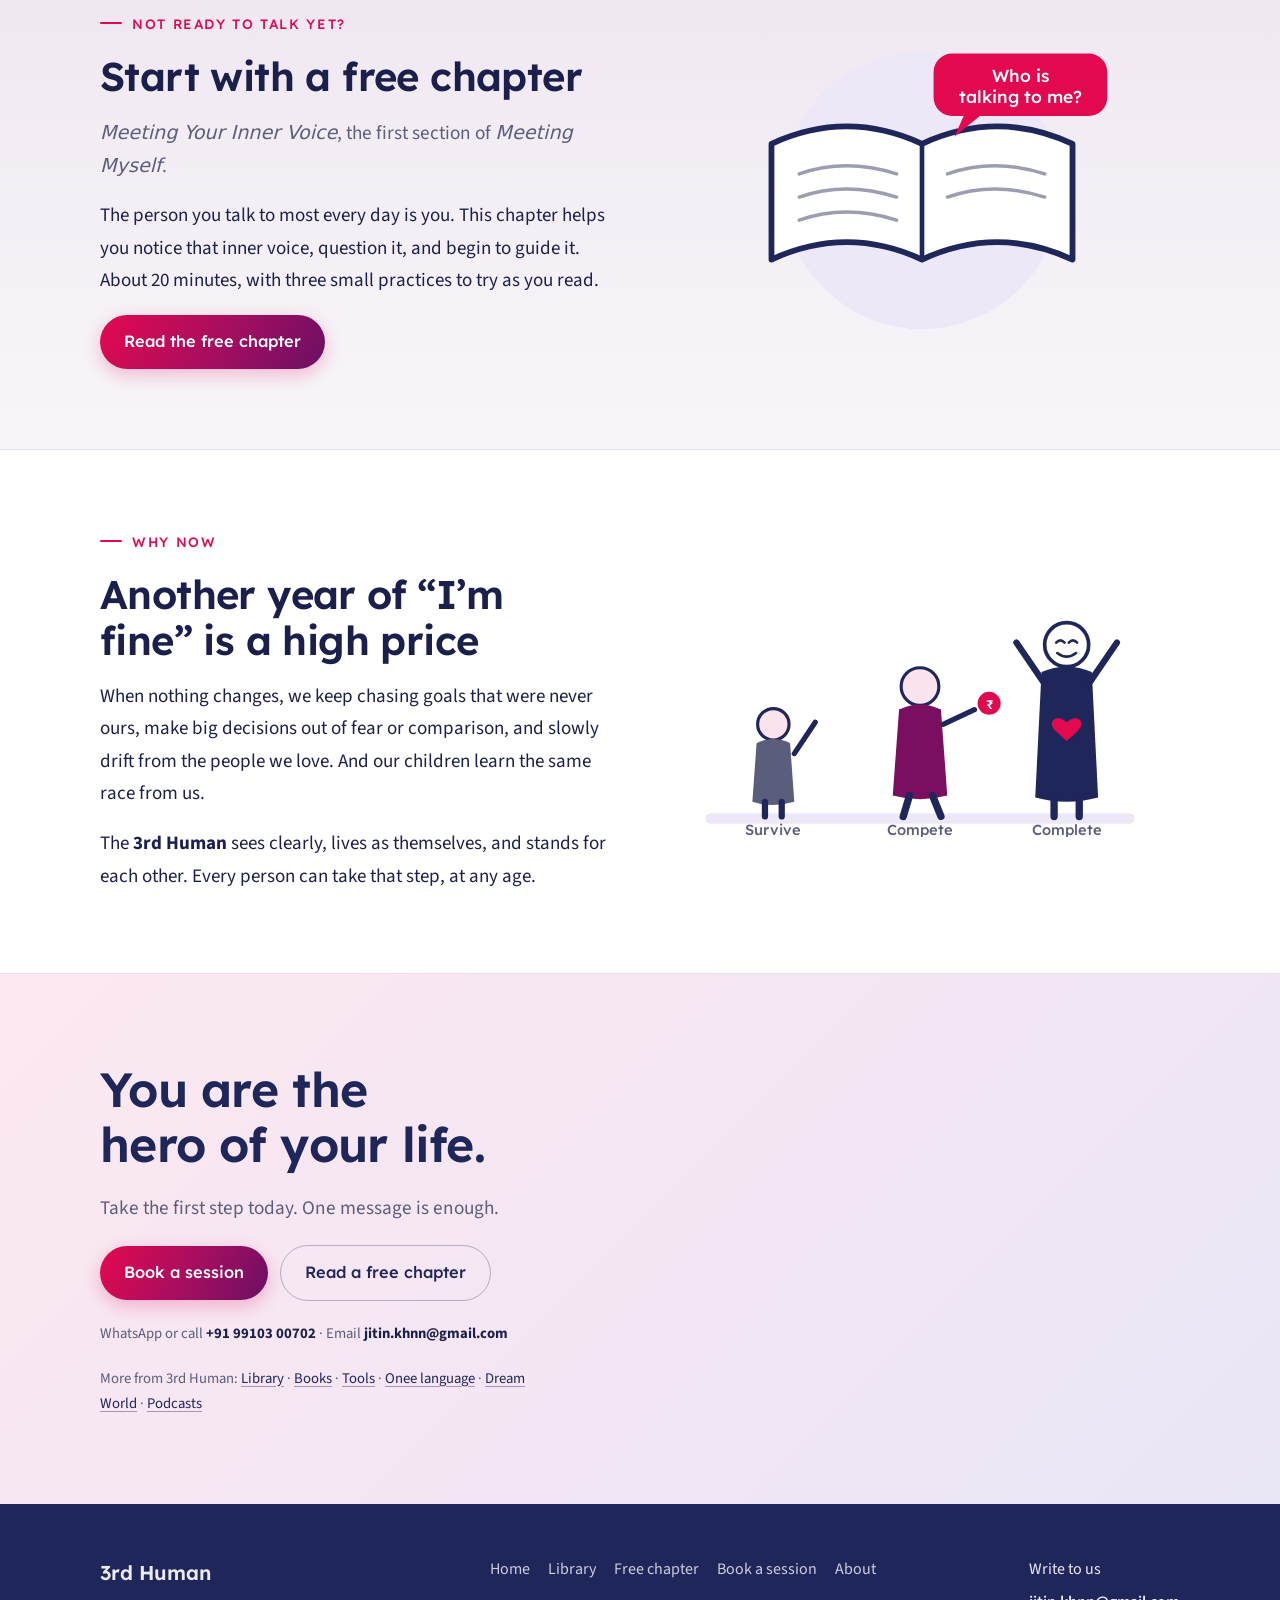
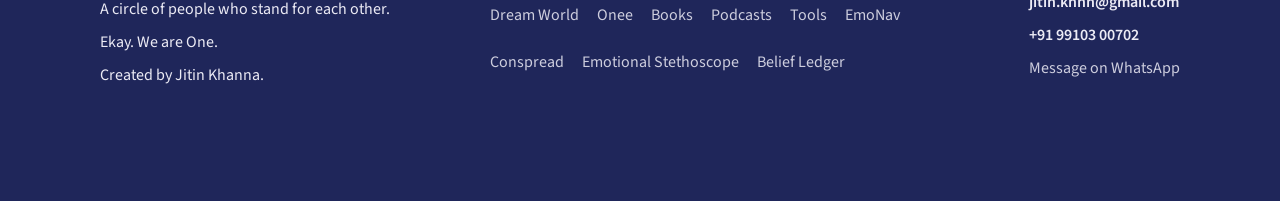
==== commit 2fbe965d: "Add the lens statement to the home page Co-Authored-By: Claude Opus 5.5 <noreply@anthropic.com> Clau" ====
--- a/index.html
+++ b/index.html
@@ -67,6 +67,9 @@
 </div></section>
 
 
+<section class="statement"><div class="wrap">
+ <p>Billions of people wear a lens they never chose, and don’t know they’re wearing it. <span class="grad">We help them take it off.</span></p>
+</div></section>
 <section class="band"><div class="wrap">
  <p class="whatif">What if you truly understood yourself, and could express what you feel? What if you were as aware of what’s happening <span class="grad">inside you</span> as of what’s happening around you?</p>
  <div class="split" style="margin-top:44px">
--- a/style.css
+++ b/style.css
@@ -493,3 +493,8 @@
 .price b small{font-size:.9rem;font-weight:500;color:var(--muted)}
 .price span:last-child{color:var(--muted);font-size:.96rem}
 .free15{font-weight:600;color:var(--pink);font-size:1rem}
+
+/* v16: statement band */
+.statement{padding-block:72px;background:var(--navy);text-align:center}
+.statement p{margin:0 auto;max-width:26ch;font-family:var(--f-display);font-weight:500;font-size:clamp(1.6rem,4vw,2.6rem);line-height:1.3;color:#fff;text-wrap:balance}
+.statement .grad{background:linear-gradient(120deg,#FF6FA0,#E879C9);-webkit-background-clip:text;background-clip:text;color:transparent}
